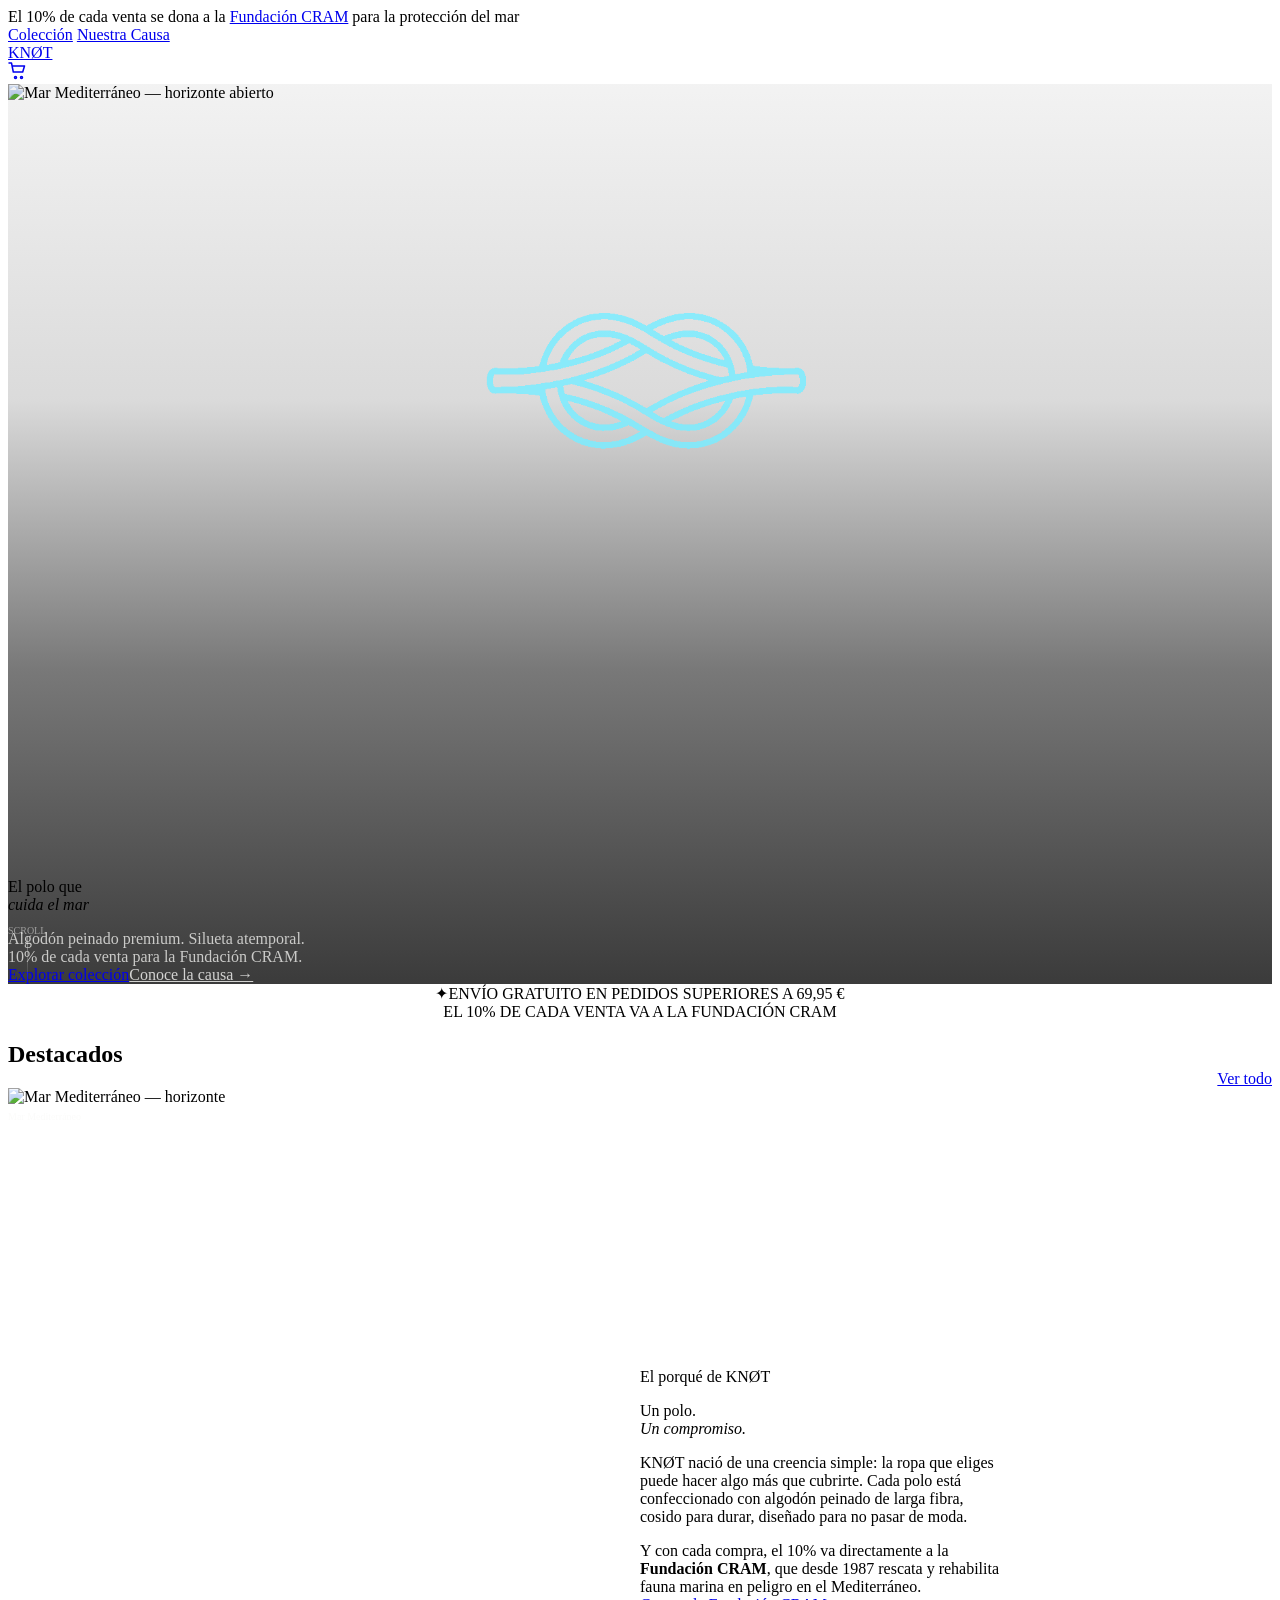
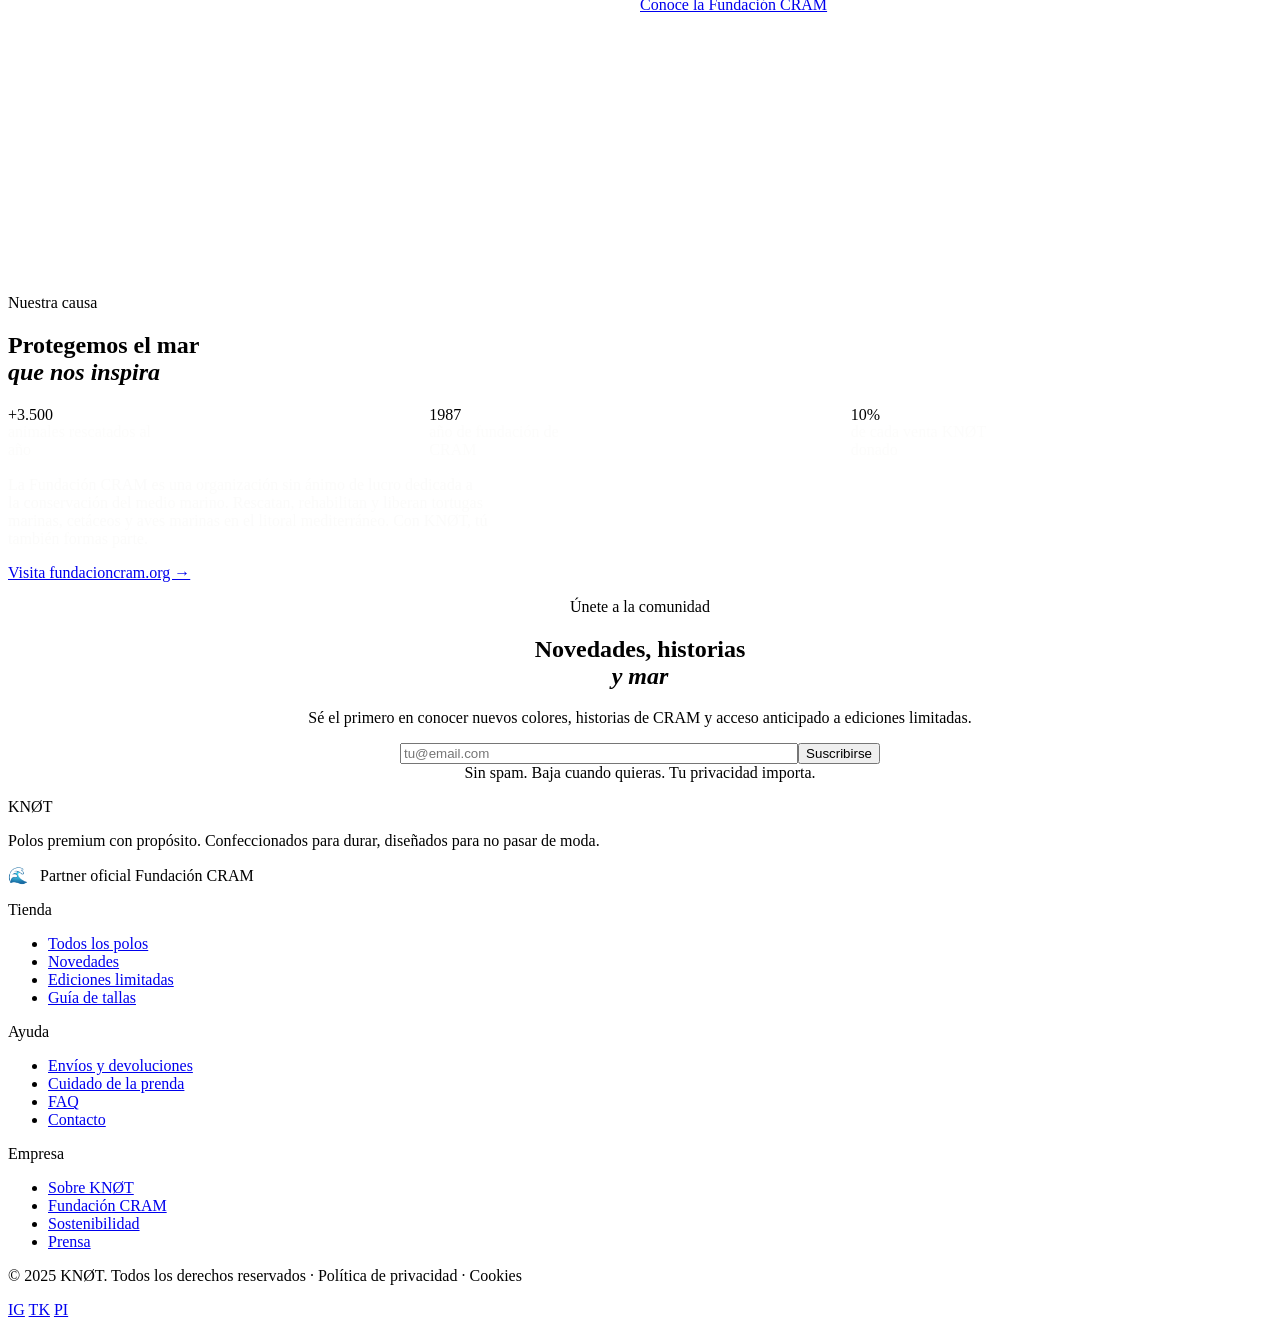
==== knot-store/index.html @ fced96ea "Update index.html" ====
<!DOCTYPE html>
<html lang="es">
<head>
  <meta charset="UTF-8" />
  <meta name="viewport" content="width=device-width, initial-scale=1.0" />
  <title>KNØT — Polos Premium · 10% para el Mar</title>
  <meta name="description" content="Polos premium con propósito. El 10% de cada venta va a la protección del mar a través de la Fundación CRAM." />
  <link rel="stylesheet" href="styles/main.css" />
  <link rel="stylesheet" href="styles/components.css" />
  <link rel="stylesheet" href="styles/layout.css" />
</head>
<body>
  <!-- Announcement bar -->
  <div class="announcement-bar">
    El 10% de cada venta se dona a la <a href="#causa">Fundación CRAM</a> para la protección del mar
  </div>

  <!-- Header MINIMALISTA — solo logo -->
  <header class="site-header" id="site-header">
    <div class="site-header__inner">
      <nav class="header-nav" aria-label="Navegación principal">
        <a href="#coleccion" class="header-nav__link">Colección</a>
        <a href="#causa" class="header-nav__link">Nuestra Causa</a>
      </nav>
      <a href="index.html" class="site-logo" aria-label="KNØT — Inicio">KNØT</a>
      <div class="header-actions">
        <a href="#" class="btn btn--icon btn--ghost cart-btn" id="cart-btn" aria-label="Carrito">
          <svg width="18" height="18" viewBox="0 0 18 18" fill="none" stroke="currentColor" stroke-width="1.5" stroke-linecap="round" stroke-linejoin="round">
            <path d="M1 1h2.5l1.8 9h9.4l1.8-6H4.5"/>
            <circle cx="7.5" cy="15.5" r="1"/>
            <circle cx="13.5" cy="15.5" r="1"/>
          </svg>
          <span class="cart-badge" id="cart-count" aria-hidden="true" hidden></span>
        </a>
      </div>
    </div>
  </header>

  <!-- Mobile Nav -->
  <div class="mobile-nav" id="mobile-nav" role="dialog" aria-label="Menú de navegación" aria-modal="true" style="display:none;">
    <div class="mobile-nav__overlay" id="mobile-overlay"></div>
    <div class="mobile-nav__panel">
      <div class="flex justify-between items-center">
        <a href="index.html" class="site-logo" style="font-size: var(--text-xl);">KNØT</a>
        <button class="btn btn--icon btn--ghost" id="mobile-close" aria-label="Cerrar menú">
          <svg width="18" height="18" viewBox="0 0 18 18" fill="none" stroke="currentColor" stroke-width="1.5" stroke-linecap="round">
            <path d="M2 2l14 14M16 2L2 16"/>
          </svg>
        </button>
      </div>
      <nav class="mobile-nav__links">
        <a href="catalog.html" class="mobile-nav__link">Tienda</a>
        <a href="#coleccion" class="mobile-nav__link">Colección</a>
        <a href="#causa" class="mobile-nav__link">Nuestra Causa</a>
        <a href="#" class="mobile-nav__link" style="color: var(--color-text-muted); font-size: var(--text-xl);">Mi cuenta</a>
      </nav>
      <div class="donation-strip" style="margin-top:auto;">
        <span class="donation-strip__icon">🌊</span>
        <span>El <strong>10%</strong> de cada compra protege el mar</span>
      </div>
    </div>
  </div>

  <main>
    <!-- HERO -->
    <section class="hero" aria-labelledby="hero-title">
      <div class="hero__media">
        <img
          src="https://images.unsplash.com/photo-1505118380757-91f5f5632de0?w=1600&q=90&auto=format&fit=crop"
          alt="Mar Mediterráneo — horizonte abierto"
          class="hero__image"
          loading="eager"
          fetchpriority="high"
        />
        <div class="hero__overlay" aria-hidden="true"></div>
      </div>

      <div class="hero__logo-knot" aria-hidden="true">
        <img
          src="knot-logo.png"
          alt=""
          class="hero__knot-img"
          onerror="this.style.display='none'; this.parentElement.querySelector('.hero__knot-fallback').style.display='block';"
        />
        <span class="hero__knot-fallback" style="display:none; font-family:var(--font-display); font-size:clamp(48px,10vw,120px); color:rgba(255,255,255,0.15); letter-spacing:0.2em; font-weight:300;">KNØT</span>
      </div>

      <div class="hero__content container">
        <h1 class="hero__title" id="hero-title">
          El polo que<br>
          <em>cuida el mar</em>
        </h1>
        <p class="hero__desc">
          Algodón peinado premium. Silueta atemporal.<br>
          10% de cada venta para la Fundación CRAM.
        </p>
        <div class="hero__actions">
          <a href="catalog.html" class="btn btn--primary btn--lg">Explorar colección</a>
          <a href="#causa" class="btn btn--ghost btn--lg">Conoce la causa →</a>
        </div>
      </div>

      <div class="hero__scroll-hint" aria-hidden="true">
        <span class="t-label" style="font-size:10px; color: rgba(248,248,246,0.5); letter-spacing: var(--tracking-widest);">SCROLL</span>
        <div class="hero__scroll-line"></div>
      </div>
    </section>

    <!-- VALORES + DONACIÓN -->
    <section class="section section--sm" style="border-bottom: 1px solid var(--color-border);">
      <div class="container">
        <div class="shipping-strip">
          <span class="shipping-strip__icon" aria-hidden="true">✦</span>
          <span class="shipping-strip__text">Envío gratuito en pedidos superiores a 69,95&nbsp;€</span>
        </div>
        <div class="donation-info" style="text-align: center; padding-top: var(--space-4); font-size: var(--text-sm); color: var(--color-text-muted); letter-spacing: var(--tracking-wide); text-transform: uppercase;">
          El 10% de cada venta va a la Fundación CRAM
        </div>
      </div>
    </section>

    <!-- DESTACADOS -->
    <section class="section" id="coleccion" aria-labelledby="featured-title">
      <div class="container">
        <div class="section__header" style="display:flex; justify-content:space-between; align-items:flex-end; flex-wrap:wrap; gap: var(--space-4);">
          <div>
            <h2 class="section__title" id="featured-title">Destacados</h2>
          </div>
          <a href="catalog.html" class="btn btn--secondary btn--sm">Ver todo</a>
        </div>

        <div class="grid grid--products" id="featured-grid" aria-live="polite" aria-busy="true">
          <div class="product-card product-card--skeleton" aria-hidden="true">
            <div class="product-card__image-wrap skeleton skeleton--image"></div>
            <div class="product-card__info" style="gap:var(--space-3);">
              <div class="skeleton skeleton--text" style="width:70%;"></div>
              <div class="skeleton skeleton--text" style="width:45%;"></div>
            </div>
          </div>
          <div class="product-card product-card--skeleton" aria-hidden="true">
            <div class="product-card__image-wrap skeleton skeleton--image"></div>
            <div class="product-card__info" style="gap:var(--space-3);">
              <div class="skeleton skeleton--text" style="width:60%;"></div>
              <div class="skeleton skeleton--text" style="width:40%;"></div>
            </div>
          </div>
          <div class="product-card product-card--skeleton" aria-hidden="true">
            <div class="product-card__image-wrap skeleton skeleton--image"></div>
            <div class="product-card__info" style="gap:var(--space-3);">
              <div class="skeleton skeleton--text" style="width:75%;"></div>
              <div class="skeleton skeleton--text" style="width:50%;"></div>
            </div>
          </div>
          <div class="product-card product-card--skeleton" aria-hidden="true">
            <div class="product-card__image-wrap skeleton skeleton--image"></div>
            <div class="product-card__info" style="gap:var(--space-3);">
              <div class="skeleton skeleton--text" style="width:65%;"></div>
              <div class="skeleton skeleton--text" style="width:42%;"></div>
            </div>
          </div>
        </div>

        <div id="featured-error" hidden style="padding:var(--space-8); text-align:center;">
          <p style="color:var(--color-text-muted); font-size:var(--text-sm);">
            No se pudieron cargar los productos. <a href="catalog.html" style="color:var(--color-accent); text-decoration:underline;">Ver catálogo completo →</a>
          </p>
        </div>
      </div>
    </section>

    <!-- EDITORIAL -->
    <section class="section section--surface">
      <div class="container">
        <div class="editorial">
          <div class="editorial__image-col">
            <div class="editorial__image-wrap">
              <img
                src="https://images.unsplash.com/photo-1507525428034-b723cf961d3e?w=800&q=85&auto=format"
                alt="Mar Mediterráneo — horizonte"
                loading="lazy"
              />
              <div class="editorial__image-caption">
                <span class="t-label" style="font-size:10px; color:rgba(248,248,246,0.6);">Mar Mediterráneo</span>
              </div>
            </div>
          </div>
          <div class="editorial__text-col">
            <p class="section__eyebrow">El porqué de KNØT</p>
            <h2 class="editorial__title">
              Un polo.<br>
              <em>Un compromiso.</em>
            </h2>
            <p class="editorial__body">
              KNØT nació de una creencia simple: la ropa que eliges puede hacer algo más que cubrirte.
              Cada polo está confeccionado con algodón peinado de larga fibra, cosido para durar,
              diseñado para no pasar de moda.
            </p>
            <p class="editorial__body">
              Y con cada compra, el 10% va directamente a la <strong>Fundación CRAM</strong>,
              que desde 1987 rescata y rehabilita fauna marina en peligro en el Mediterráneo.
            </p>
            <a href="#causa" class="btn btn--secondary" style="margin-top: var(--space-8);">Conoce la Fundación CRAM</a>
          </div>
        </div>
      </div>
    </section>

    <!-- CAUSA -->
    <section class="section section--dark" id="causa" aria-labelledby="causa-title">
      <div class="container">
        <div class="causa">
          <div class="causa__header">
            <p class="section__eyebrow" style="color:var(--color-ocean-light);">Nuestra causa</p>
            <h2 class="section__title causa__title" id="causa-title">
              Protegemos el mar<br>
              <em>que nos inspira</em>
            </h2>
          </div>
          <div class="causa__stats">
            <div class="causa__stat">
              <span class="causa__stat-number">+3.500</span>
              <span class="causa__stat-label">animales rescatados al año</span>
            </div>
            <div class="causa__stat">
              <span class="causa__stat-number">1987</span>
              <span class="causa__stat-label">año de fundación de CRAM</span>
            </div>
            <div class="causa__stat">
              <span class="causa__stat-number">10%</span>
              <span class="causa__stat-label">de cada venta KNØT donado</span>
            </div>
          </div>
          <p class="causa__desc">
            La Fundación CRAM es una organización sin ánimo de lucro dedicada a la conservación
            del medio marino. Rescatan, rehabilitan y liberan tortugas marinas, cetáceos y aves
            marinas en el litoral mediterráneo. Con KNØT, tú también formas parte.
          </p>
          <a href="https://www.cram.org" target="_blank" rel="noopener noreferrer" class="btn btn--ocean">
            Visita fundacioncram.org →
          </a>
        </div>
      </div>
    </section>

    <!-- NEWSLETTER -->
    <section class="section" aria-labelledby="newsletter-title">
      <div class="container container--narrow" style="text-align:center;">
        <p class="section__eyebrow" style="text-align:center;">Únete a la comunidad</p>
        <h2 class="section__title" id="newsletter-title" style="text-align:center; margin-inline:auto;">
          Novedades, historias<br><em>y mar</em>
        </h2>
        <p class="section__subtitle" style="margin-inline:auto; text-align:center; margin-top:var(--space-4);">
          Sé el primero en conocer nuevos colores, historias de CRAM y acceso anticipado a ediciones limitadas.
        </p>
        <form class="newsletter-form" novalidate style="margin-top:var(--space-8);">
          <div class="newsletter-form__inner">
            <input
              type="email"
              class="input newsletter-form__input"
              placeholder="tu@email.com"
              aria-label="Tu correo electrónico"
              required
            />
            <button type="submit" class="btn btn--primary newsletter-form__btn">
              Suscribirse
            </button>
          </div>
          <p class="t-caption" style="margin-top:var(--space-3); text-align:center;">
            Sin spam. Baja cuando quieras. Tu privacidad importa.
          </p>
        </form>
      </div>
    </section>
  </main>

  <!-- Footer -->
  <footer class="site-footer" aria-label="Pie de página">
    <div class="container">
      <div class="site-footer__grid">
        <div class="site-footer__brand">
          <p class="site-footer__logo">KNØT</p>
          <p class="site-footer__tagline">
            Polos premium con propósito. Confeccionados para durar, diseñados para no pasar de moda.
          </p>
          <div class="site-footer__cram">
            🌊 &nbsp; Partner oficial Fundación CRAM
          </div>
        </div>
        <div>
          <p class="site-footer__col-title">Tienda</p>
          <ul class="site-footer__links">
            <li><a href="catalog.html" class="site-footer__link">Todos los polos</a></li>
            <li><a href="#" class="site-footer__link">Novedades</a></li>
            <li><a href="#" class="site-footer__link">Ediciones limitadas</a></li>
            <li><a href="#" class="site-footer__link">Guía de tallas</a></li>
          </ul>
        </div>
        <div>
          <p class="site-footer__col-title">Ayuda</p>
          <ul class="site-footer__links">
            <li><a href="#" class="site-footer__link">Envíos y devoluciones</a></li>
            <li><a href="#" class="site-footer__link">Cuidado de la prenda</a></li>
            <li><a href="#" class="site-footer__link">FAQ</a></li>
            <li><a href="#" class="site-footer__link">Contacto</a></li>
          </ul>
        </div>
        <div>
          <p class="site-footer__col-title">Empresa</p>
          <ul class="site-footer__links">
            <li><a href="#" class="site-footer__link">Sobre KNØT</a></li>
            <li><a href="#causa" class="site-footer__link">Fundación CRAM</a></li>
            <li><a href="#" class="site-footer__link">Sostenibilidad</a></li>
            <li><a href="#" class="site-footer__link">Prensa</a></li>
          </ul>
        </div>
      </div>
      <div class="site-footer__bottom">
        <p class="site-footer__legal">© 2025 KNØT. Todos los derechos reservados · Política de privacidad · Cookies</p>
        <div class="site-footer__social">
          <a href="#" class="site-footer__social-link">IG</a>
          <a href="#" class="site-footer__social-link">TK</a>
          <a href="#" class="site-footer__social-link">PI</a>
        </div>
      </div>
    </div>
  </footer>

  <style>
    /* Hero */
    .hero {
      position: relative;
      min-height: 100svh;
      display: flex;
      align-items: flex-end;
      overflow: hidden;
    }
    .hero__media {
      position: absolute;
      inset: 0;
      z-index: 0;
    }
    .hero__image {
      width: 100%;
      height: 100%;
      object-fit: cover;
      object-position: center 40%;
    }
    .hero__overlay {
      position: absolute;
      inset: 0;
      background: linear-gradient(
        to bottom,
        rgba(10, 10, 10, 0.05) 0%,
        rgba(10, 10, 10, 0.15) 35%,
        rgba(10, 10, 10, 0.55) 65%,
        rgba(10, 10, 10, 0.80) 100%
      );
    }
    .hero__logo-knot {
      position: absolute;
      top: 12%;
      left: 50%;
      transform: translateX(-50%);
      z-index: 2;
      width: clamp(360px, 54vw, 720px);
      animation: knotFloat 6s ease-in-out infinite;
      display: flex;
      align-items: center;
      justify-content: center;
    }
    .hero__knot-img {
      width: 100%;
      height: auto;
      display: block;
      opacity: 0.85;
      filter: brightness(1.3) saturate(1.1);
      mix-blend-mode: lighten;
    }
    @keyframes knotFloat {
      0%, 100% { transform: translateX(-50%) translateY(0px); }
      50%       { transform: translateX(-50%) translateY(-10px); }
    }
    .hero__content {
      position: relative;
      z-index: 1;
      padding-bottom: var(--space-20);
      color: var(--color-white);
    }
    .hero__title {
      font-family: var(--font-display);
      font-size: clamp(var(--text-3xl), 8vw, var(--text-5xl));
      font-weight: var(--weight-medium);
      letter-spacing: var(--tracking-tight);
      line-height: var(--leading-tight);
      color: var(--color-white);
      margin-bottom: var(--space-6);
    }
    .hero__title em { font-style: italic; font-weight: var(--weight-regular); }
    .hero__desc {
      font-size: var(--text-md);
      color: rgba(248, 248, 246, 0.75);
      line-height: var(--leading-normal);
      margin-bottom: var(--space-8);
      max-width: 40ch;
    }
    .hero__actions { display: flex; gap: var(--space-4); flex-wrap: wrap; }
    .hero__actions .btn--ghost {
      color: rgba(248, 248, 246, 0.8);
      font-size: var(--text-base);
      font-weight: var(--weight-regular);
      letter-spacing: var(--tracking-normal);
      text-transform: none;
      padding-inline: 0;
    }
    .hero__scroll-hint {
      position: absolute;
      bottom: var(--space-8);
      right: var(--container-px-lg);
      z-index: 1;
      display: none;
      flex-direction: column;
      align-items: center;
      gap: var(--space-3);
    }
    @media (min-width: 1024px) { .hero__scroll-hint { display: flex; } }
    .hero__scroll-line {
      width: 1px;
      height: 48px;
      background: linear-gradient(to bottom, rgba(248,248,246,0.4), transparent);
      animation: scrollPulse 2s ease-in-out infinite;
    }
    @keyframes scrollPulse {
      0%, 100% { opacity: 0.4; transform: scaleY(1); }
      50%       { opacity: 1;   transform: scaleY(1.1); }
    }

    /* Shipping strip + Donation info */
    .shipping-strip {
      display: flex;
      align-items: center;
      justify-content: center;
      gap: var(--space-3);
      padding-block: var(--space-4);
    }
    .shipping-strip__icon {
      font-size: var(--text-base);
      color: var(--color-text-muted);
    }
    .shipping-strip__text {
      font-size: var(--text-sm);
      color: var(--color-text-muted);
      font-weight: var(--weight-medium);
      letter-spacing: var(--tracking-wide);
      text-transform: uppercase;
    }
    .donation-info {
      font-weight: var(--weight-medium);
    }

    /* Editorial */
    .editorial {
      display: grid;
      grid-template-columns: 1fr;
      gap: var(--space-12);
      align-items: center;
    }
    @media (min-width: 768px) {
      .editorial { grid-template-columns: 1fr 1fr; gap: var(--space-16); }
    }
    .editorial__image-wrap {
      position: relative;
      aspect-ratio: 4/5;
      overflow: hidden;
      border-radius: var(--radius-md);
    }
    .editorial__image-wrap img {
      width: 100%;
      height: 100%;
      object-fit: cover;
      transition: var(--transition-image);
    }
    .editorial__image-wrap:hover img { transform: scale(1.03); }
    .editorial__image-caption { position: absolute; bottom: var(--space-4); left: var(--space-4); }
    .editorial__title {
      font-family: var(--font-display);
      font-size: clamp(var(--text-2xl), 4vw, var(--text-4xl));
      font-weight: var(--weight-medium);
      letter-spacing: var(--tracking-tight);
      line-height: var(--leading-tight);
      margin-bottom: var(--space-6);
    }
    .editorial__title em { font-style: italic; font-weight: var(--weight-regular); }
    .editorial__body {
      font-size: var(--text-base);
      color: var(--color-text-muted);
      line-height: var(--leading-loose);
      max-width: 45ch;
      margin-bottom: var(--space-4);
    }

    /* Causa */
    .causa { display: flex; flex-direction: column; gap: var(--space-12); }
    .causa__title em { font-style: italic; font-weight: var(--weight-regular); }
    .causa__stats {
      display: grid;
      grid-template-columns: repeat(3, 1fr);
      gap: var(--space-8);
      padding-block: var(--space-8);
      border-block: 1px solid rgba(248, 248, 246, 0.1);
    }
    .causa__stat { display: flex; flex-direction: column; gap: var(--space-2); }
    .causa__stat-number {
      font-family: var(--font-display);
      font-size: clamp(var(--text-2xl), 4vw, var(--text-4xl));
      font-weight: var(--weight-medium);
      color: var(--color-white);
      letter-spacing: var(--tracking-tight);
      line-height: 1;
    }
    .causa__stat-label {
      font-size: var(--text-sm);
      color: rgba(248, 248, 246, 0.45);
      line-height: var(--leading-snug);
      max-width: 18ch;
    }
    .causa__desc {
      font-size: var(--text-md);
      color: rgba(248, 248, 246, 0.6);
      line-height: var(--leading-loose);
      max-width: 60ch;
    }

    /* Newsletter */
    .newsletter-form__inner {
      display: flex;
      gap: var(--space-3);
      max-width: 480px;
      margin-inline: auto;
    }
    @media (max-width: 480px) { .newsletter-form__inner { flex-direction: column; } }
    .newsletter-form__input { flex: 1; }
  </style>

  <script src="js/shopify.js"></script>
  <script>
    const header = document.getElementById('site-header');
    window.addEventListener('scroll', () => {
      header.classList.toggle('is-scrolled', window.scrollY > 20);
    }, { passive: true });

    const mobileNav     = document.getElementById('mobile-nav');
    const mobileBtn     = document.querySelector('.mobile-menu-btn');
    const mobileClose   = document.getElementById('mobile-close');
    const mobileOverlay = document.getElementById('mobile-overlay');
    const openNav  = () => { mobileNav.classList.add('is-open');    mobileBtn.setAttribute('aria-expanded', 'true');  document.body.style.overflow = 'hidden'; };
    const closeNav = () => { mobileNav.classList.remove('is-open'); mobileBtn.setAttribute('aria-expanded', 'false'); document.body.style.overflow = ''; };
    mobileBtn.addEventListener('click', openNav);
    mobileClose.addEventListener('click', closeNav);
    mobileOverlay.addEventListener('click', closeNav);
    document.addEventListener('keydown', e => { if (e.key === 'Escape') closeNav(); });

    function getBadge(product) {
      if (product.isOnSale && product.discountPct) {
        return `<span class="badge badge--sale">−${product.discountPct}%</span>`;
      }
      if (product.tags.includes('new') || product.tags.includes('nuevo')) {
        return `<span class="badge badge--new">Nuevo</span>`;
      }
      if (product.tags.includes('bestseller')) {
        return `<span class="badge badge--ocean badge--dot">Bestseller</span>`;
      }
      return '';
    }

    function renderProductCard(product) {
      const badge       = getBadge(product);
      const imgSrc      = product.featuredImage?.url  || '';
      const imgAlt      = product.featuredImage?.altText || product.title;
      const compareHtml = product.compareAtPrice
        ? `<span class="product-card__price--original">${product.compareAtPrice.formatted}</span>`
        : '';
      const defaultVariant = product.variants.find(v => v.available) || product.variants[0];
      const variantId = defaultVariant?.id || '';

      return `
        <article class="product-card" data-handle="${product.handle}" data-variant="${variantId}">
          <a href="product.html?handle=${product.handle}" class="product-card__image-wrap" aria-label="Ver ${product.title}">
            ${imgSrc
              ? `<img src="${imgSrc}" alt="${imgAlt}" loading="lazy" />`
              : `<div style="width:100%;height:100%;background:var(--color-surface);"></div>`
            }
            ${badge ? `<div class="product-card__badges">${badge}</div>` : ''}
            <div class="product-card__actions">
              <button
                class="btn btn--primary btn--sm js-quick-add"
                data-variant="${variantId}"
                data-title="${product.title}"
                aria-label="Añadir ${product.title} al carrito"
                ${!defaultVariant?.available ? 'disabled' : ''}
              >
                ${defaultVariant?.available ? '+ Carrito' : 'Agotado'}
              </button>
            </div>
          </a>
          <div class="product-card__info">
            <h3 class="product-card__name">${product.title}</h3>
            <div class="product-card__price-row">
              <span class="product-card__price">${product.price.formatted}</span>
              ${compareHtml}
            </div>
          </div>
        </article>
      `;
    }

    function showToast(msg, type = '') {
      let container = document.getElementById('toast-container');
      if (!container) {
        container = document.createElement('div');
        container.id = 'toast-container';
        Object.assign(container.style, {
          position: 'fixed', bottom: 'var(--space-8)',
          left: '50%', transform: 'translateX(-50%)',
          zIndex: '500', pointerEvents: 'none',
        });
        document.body.appendChild(container);
      }
      const toast = document.createElement('div');
      toast.className = 'toast' + (type ? ' toast--' + type : '');
      toast.textContent = msg;
      toast.style.cssText = 'animation: toastIn 250ms cubic-bezier(0.34,1.56,0.64,1) forwards;';
      container.appendChild(toast);
      setTimeout(() => {
        toast.style.animation = 'toastOut 200ms ease-in forwards';
        toast.addEventListener('animationend', () => toast.remove(), { once: true });
      }, 2800);
    }

    async function handleQuickAdd(btn) {
      const variantId = btn.dataset.variant;
      const title     = btn.dataset.title;
      if (!variantId) return;
      btn.disabled = true;
      const original = btn.textContent;
      btn.textContent = '…';
      try {
        const cartId = await KnotShopify.getOrCreateCart();
        const cart   = await KnotShopify.addToCart(cartId, variantId, 1);
        KnotShopify.updateCartUI(cart.totalQty, cart.checkoutUrl);
        showToast(`✓ ${title} añadido al carrito`, 'success');
      } catch (err) {
        console.error(err);
        showToast('Error al añadir al carrito. Inténtalo de nuevo.', 'error');
      } finally {
        btn.disabled = false;
        btn.textContent = original;
      }
    }

    async function loadFeaturedProducts() {
      const grid  = document.getElementById('featured-grid');
      const error = document.getElementById('featured-error');
      try {
        const products = await KnotShopify.fetchProducts({ first: 8, sortKey: 'BEST_SELLING' });
        const featured = products.slice(0, 4);
        if (!featured.length) throw new Error('Sin productos');
        grid.setAttribute('aria-busy', 'false');
        grid.innerHTML = featured.map(renderProductCard).join('');
        grid.addEventListener('click', e => {
          const btn = e.target.closest('.js-quick-add');
          if (btn) handleQuickAdd(btn);
        });
      } catch (err) {
        console.error('[KNØT] Error cargando productos destacados:', err);
        grid.hidden = true;
        error.hidden = false;
      }
    }

    loadFeaturedProducts();
  </script>
  <style>
    @keyframes toastIn {
      from { opacity: 0; transform: translateY(8px); }
      to   { opacity: 1; transform: translateY(0); }
    }
    @keyframes toastOut {
      from { opacity: 1; transform: translateY(0); }
      to   { opacity: 0; transform: translateY(8px); }
    }
  </style>
</body>
</html>
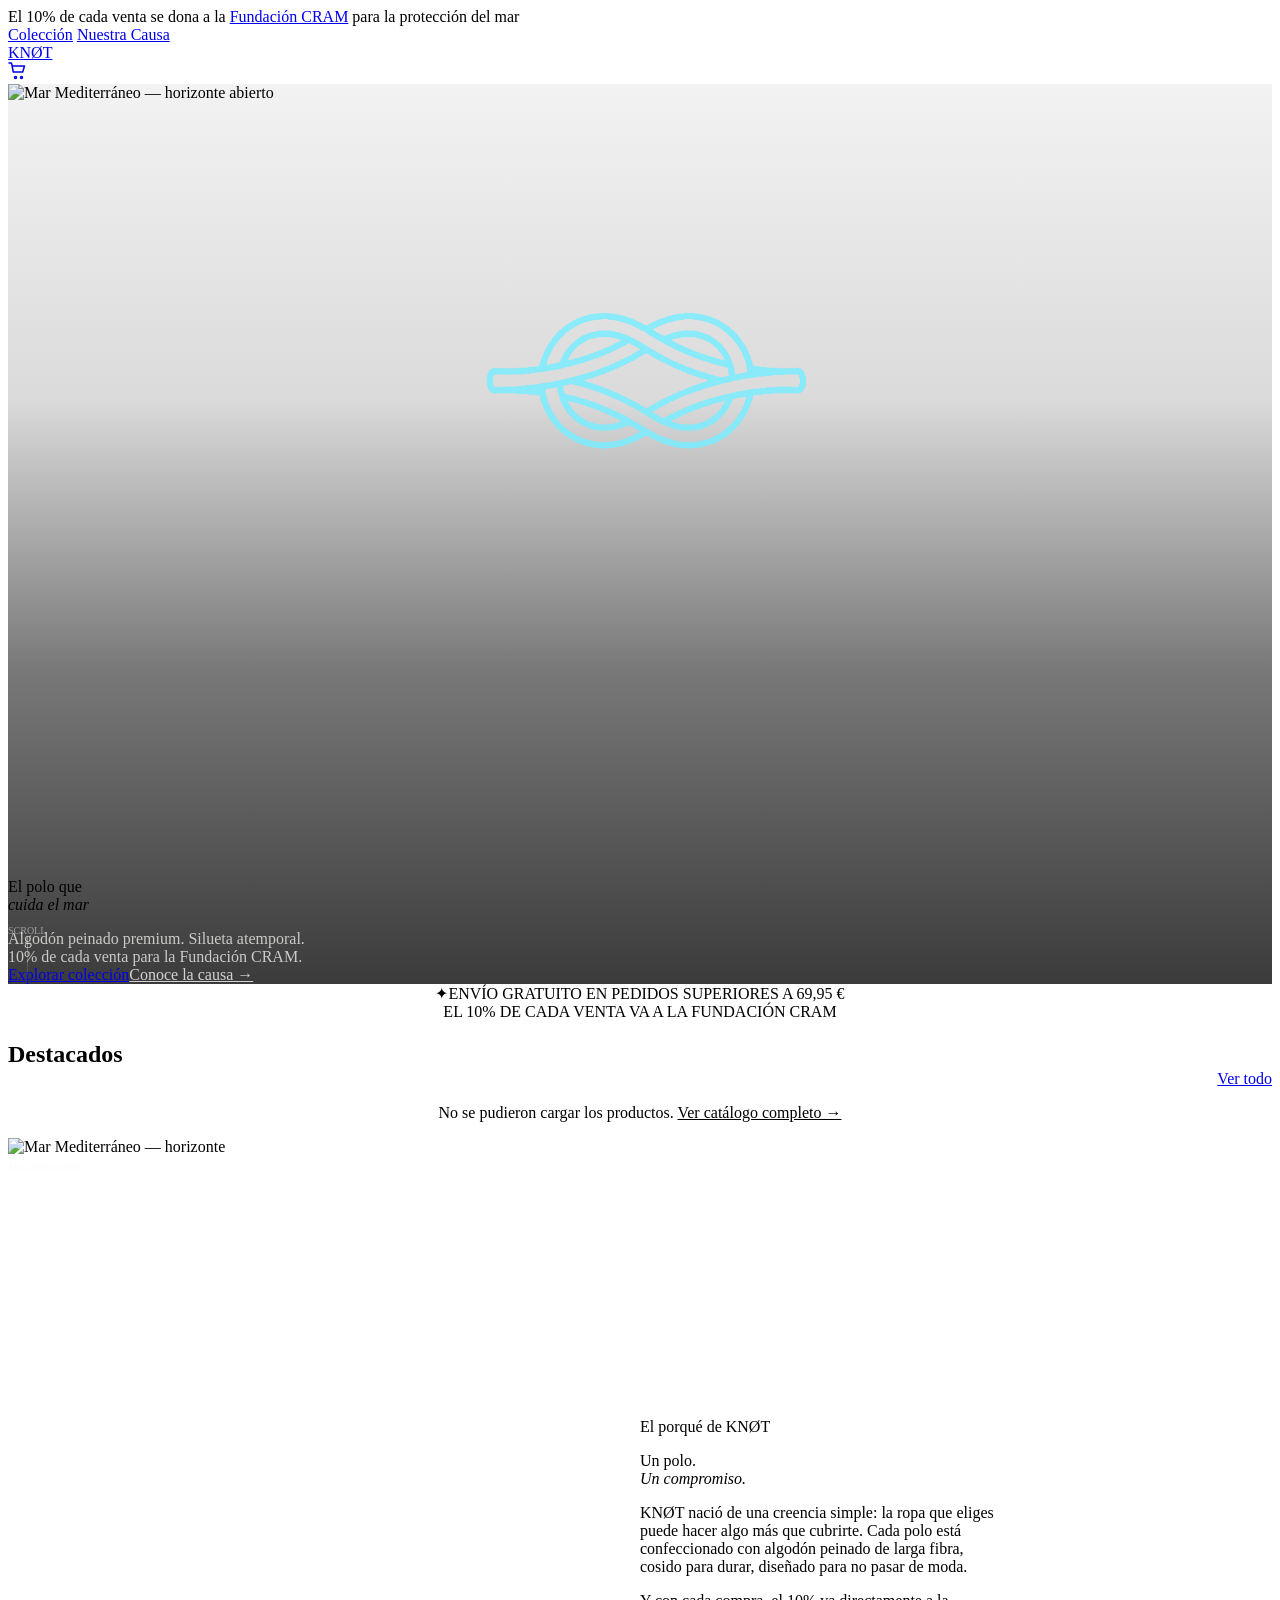
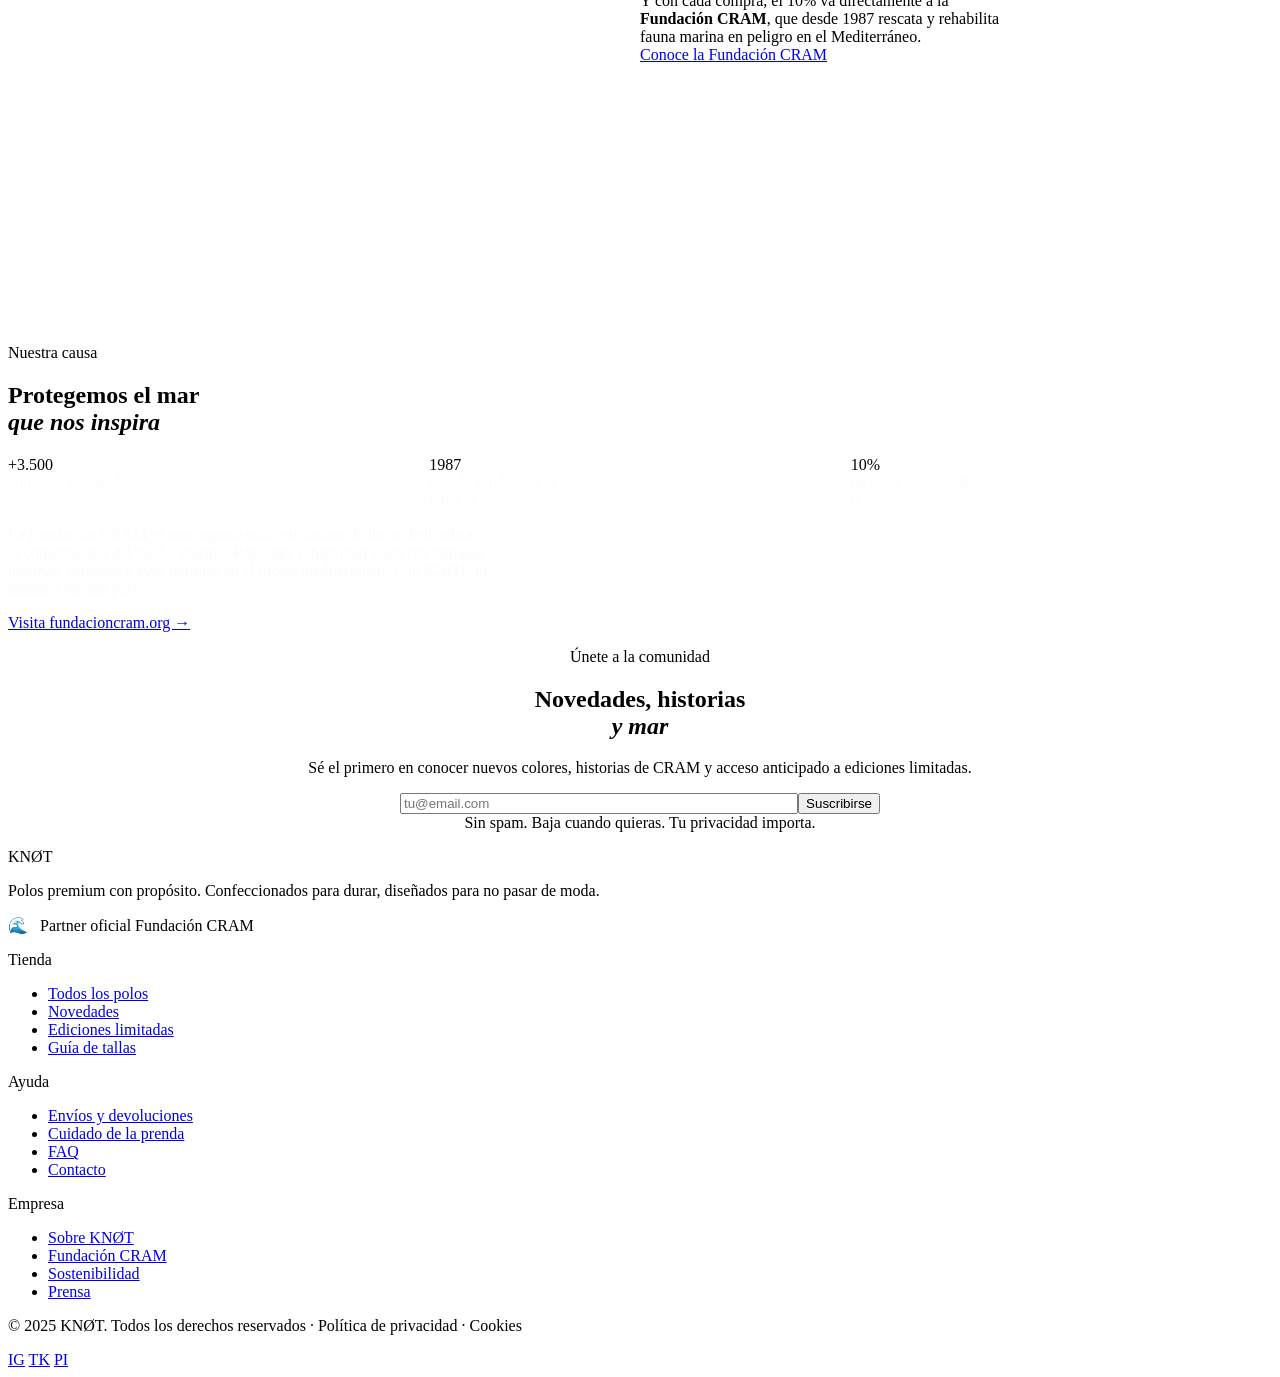
==== commit 194ec564: "Update index.html" ====
--- a/knot-store/index.html
+++ b/knot-store/index.html
@@ -35,31 +35,6 @@
       </div>
     </div>
   </header>
-
-  <!-- Mobile Nav -->
-  <div class="mobile-nav" id="mobile-nav" role="dialog" aria-label="Menú de navegación" aria-modal="true" style="display:none;">
-    <div class="mobile-nav__overlay" id="mobile-overlay"></div>
-    <div class="mobile-nav__panel">
-      <div class="flex justify-between items-center">
-        <a href="index.html" class="site-logo" style="font-size: var(--text-xl);">KNØT</a>
-        <button class="btn btn--icon btn--ghost" id="mobile-close" aria-label="Cerrar menú">
-          <svg width="18" height="18" viewBox="0 0 18 18" fill="none" stroke="currentColor" stroke-width="1.5" stroke-linecap="round">
-            <path d="M2 2l14 14M16 2L2 16"/>
-          </svg>
-        </button>
-      </div>
-      <nav class="mobile-nav__links">
-        <a href="catalog.html" class="mobile-nav__link">Tienda</a>
-        <a href="#coleccion" class="mobile-nav__link">Colección</a>
-        <a href="#causa" class="mobile-nav__link">Nuestra Causa</a>
-        <a href="#" class="mobile-nav__link" style="color: var(--color-text-muted); font-size: var(--text-xl);">Mi cuenta</a>
-      </nav>
-      <div class="donation-strip" style="margin-top:auto;">
-        <span class="donation-strip__icon">🌊</span>
-        <span>El <strong>10%</strong> de cada compra protege el mar</span>
-      </div>
-    </div>
-  </div>
 
   <main>
     <!-- HERO -->
@@ -548,17 +523,6 @@
       header.classList.toggle('is-scrolled', window.scrollY > 20);
     }, { passive: true });
 
-    const mobileNav     = document.getElementById('mobile-nav');
-    const mobileBtn     = document.querySelector('.mobile-menu-btn');
-    const mobileClose   = document.getElementById('mobile-close');
-    const mobileOverlay = document.getElementById('mobile-overlay');
-    const openNav  = () => { mobileNav.classList.add('is-open');    mobileBtn.setAttribute('aria-expanded', 'true');  document.body.style.overflow = 'hidden'; };
-    const closeNav = () => { mobileNav.classList.remove('is-open'); mobileBtn.setAttribute('aria-expanded', 'false'); document.body.style.overflow = ''; };
-    mobileBtn.addEventListener('click', openNav);
-    mobileClose.addEventListener('click', closeNav);
-    mobileOverlay.addEventListener('click', closeNav);
-    document.addEventListener('keydown', e => { if (e.key === 'Escape') closeNav(); });
-
     function getBadge(product) {
       if (product.isOnSale && product.discountPct) {
         return `<span class="badge badge--sale">−${product.discountPct}%</span>`;
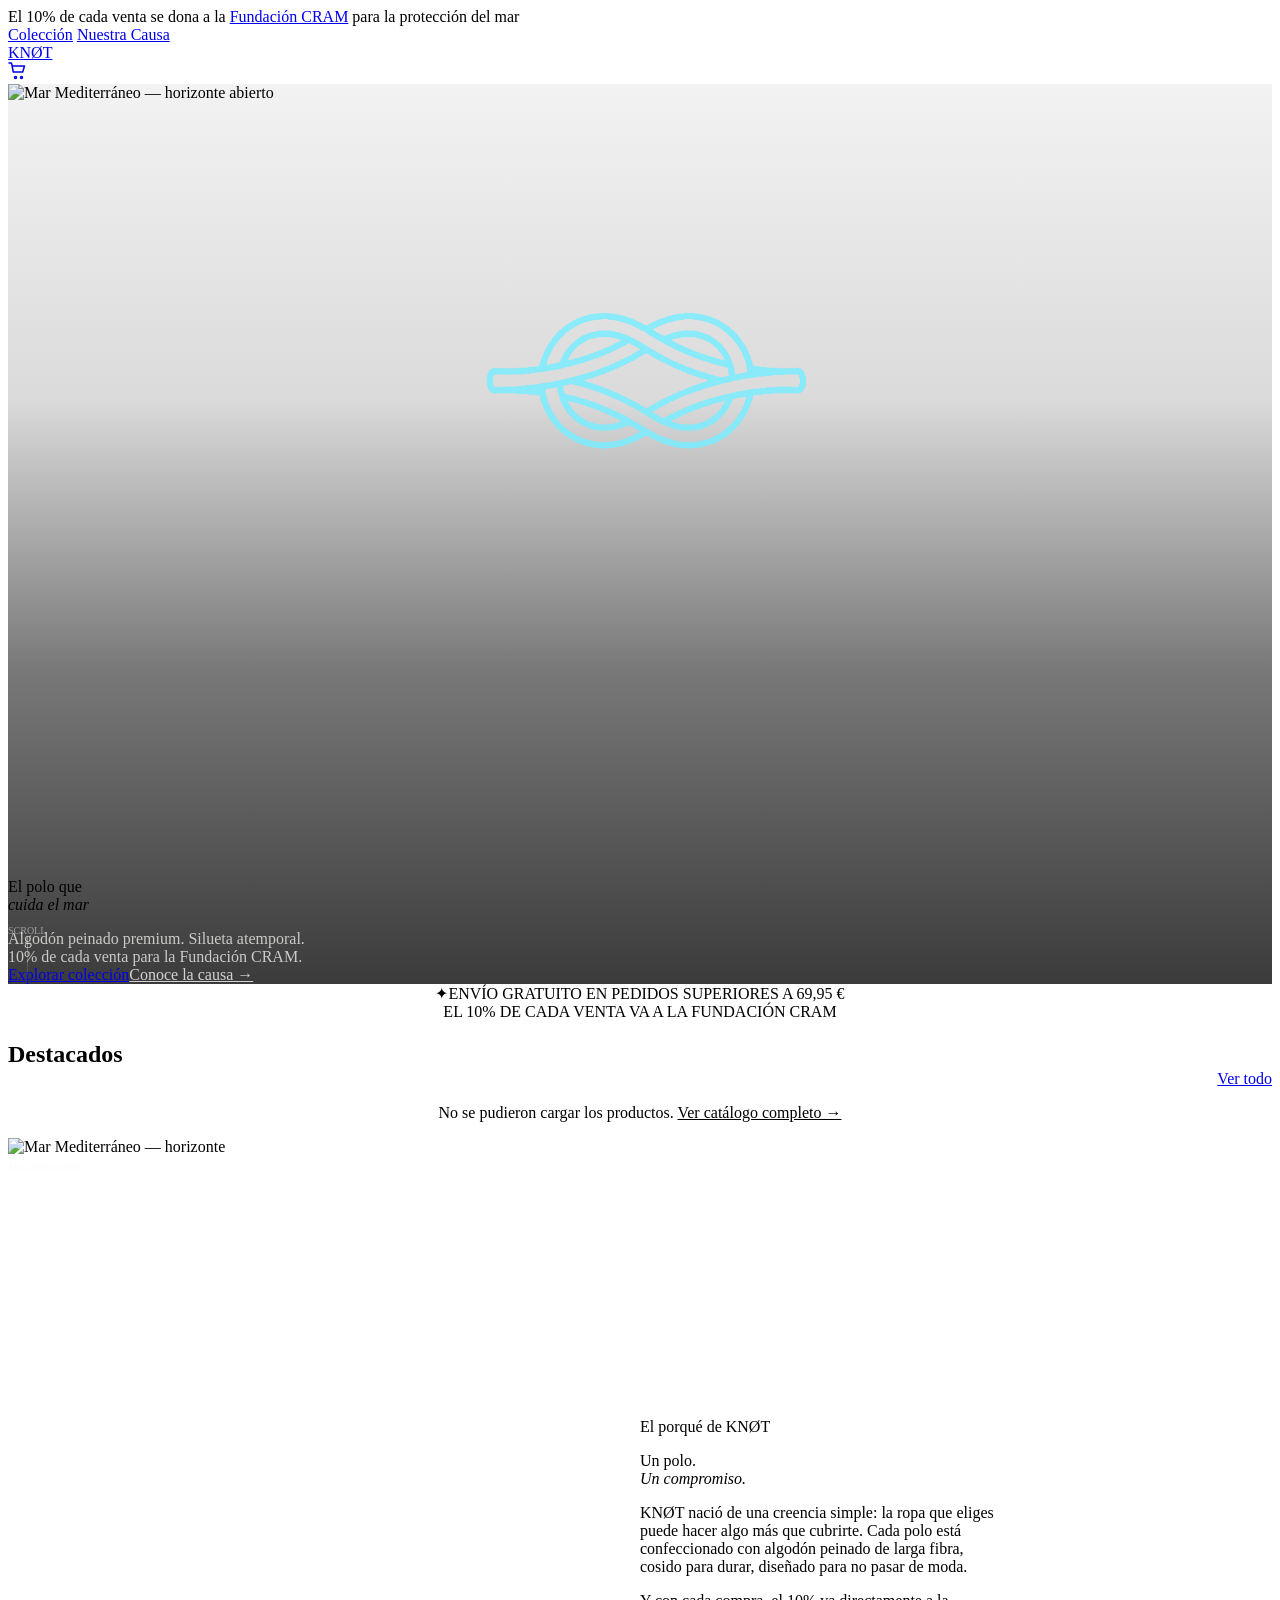
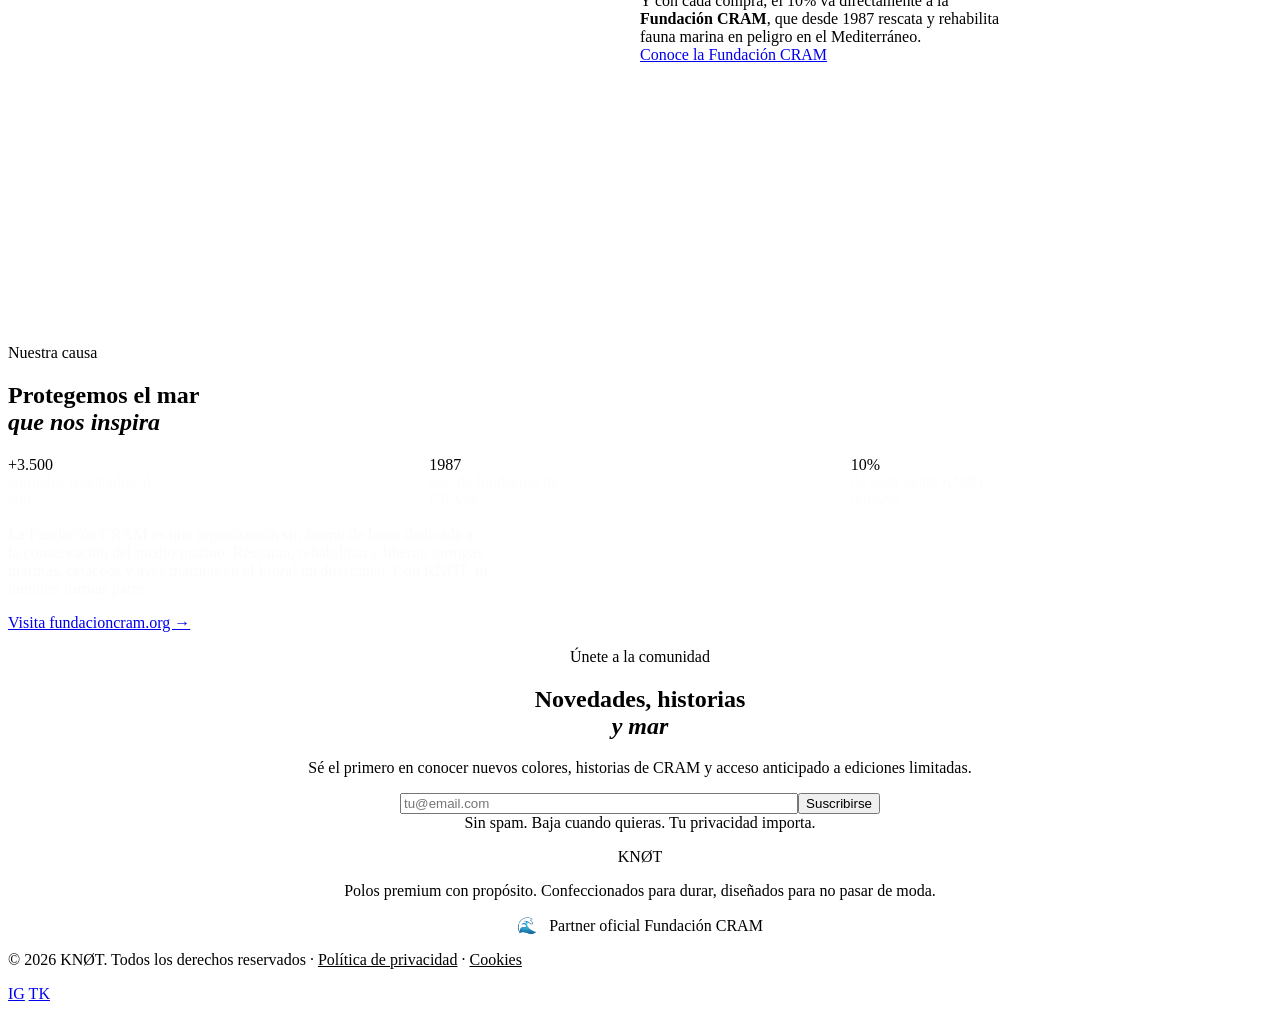
==== commit 6194bc13: "Update index.html" ====
--- a/knot-store/index.html
+++ b/knot-store/index.html
@@ -1,3 +1,4 @@
+
 <!DOCTYPE html>
 <html lang="es">
 <head>
@@ -251,8 +252,8 @@
   <!-- Footer -->
   <footer class="site-footer" aria-label="Pie de página">
     <div class="container">
-      <div class="site-footer__grid">
-        <div class="site-footer__brand">
+      <div class="site-footer__grid" style="grid-template-columns: 1fr;">
+        <div class="site-footer__brand" style="text-align:center;">
           <p class="site-footer__logo">KNØT</p>
           <p class="site-footer__tagline">
             Polos premium con propósito. Confeccionados para durar, diseñados para no pasar de moda.
@@ -261,40 +262,12 @@
             🌊 &nbsp; Partner oficial Fundación CRAM
           </div>
         </div>
-        <div>
-          <p class="site-footer__col-title">Tienda</p>
-          <ul class="site-footer__links">
-            <li><a href="catalog.html" class="site-footer__link">Todos los polos</a></li>
-            <li><a href="#" class="site-footer__link">Novedades</a></li>
-            <li><a href="#" class="site-footer__link">Ediciones limitadas</a></li>
-            <li><a href="#" class="site-footer__link">Guía de tallas</a></li>
-          </ul>
-        </div>
-        <div>
-          <p class="site-footer__col-title">Ayuda</p>
-          <ul class="site-footer__links">
-            <li><a href="#" class="site-footer__link">Envíos y devoluciones</a></li>
-            <li><a href="#" class="site-footer__link">Cuidado de la prenda</a></li>
-            <li><a href="#" class="site-footer__link">FAQ</a></li>
-            <li><a href="#" class="site-footer__link">Contacto</a></li>
-          </ul>
-        </div>
-        <div>
-          <p class="site-footer__col-title">Empresa</p>
-          <ul class="site-footer__links">
-            <li><a href="#" class="site-footer__link">Sobre KNØT</a></li>
-            <li><a href="#causa" class="site-footer__link">Fundación CRAM</a></li>
-            <li><a href="#" class="site-footer__link">Sostenibilidad</a></li>
-            <li><a href="#" class="site-footer__link">Prensa</a></li>
-          </ul>
-        </div>
       </div>
       <div class="site-footer__bottom">
-        <p class="site-footer__legal">© 2025 KNØT. Todos los derechos reservados · Política de privacidad · Cookies</p>
+        <p class="site-footer__legal">© 2026 KNØT. Todos los derechos reservados · <a href="privacy.html" style="color:inherit; text-decoration:underline;">Política de privacidad</a> · <a href="cookies.html" style="color:inherit; text-decoration:underline;">Cookies</a></p>
         <div class="site-footer__social">
           <a href="#" class="site-footer__social-link">IG</a>
           <a href="#" class="site-footer__social-link">TK</a>
-          <a href="#" class="site-footer__social-link">PI</a>
         </div>
       </div>
     </div>
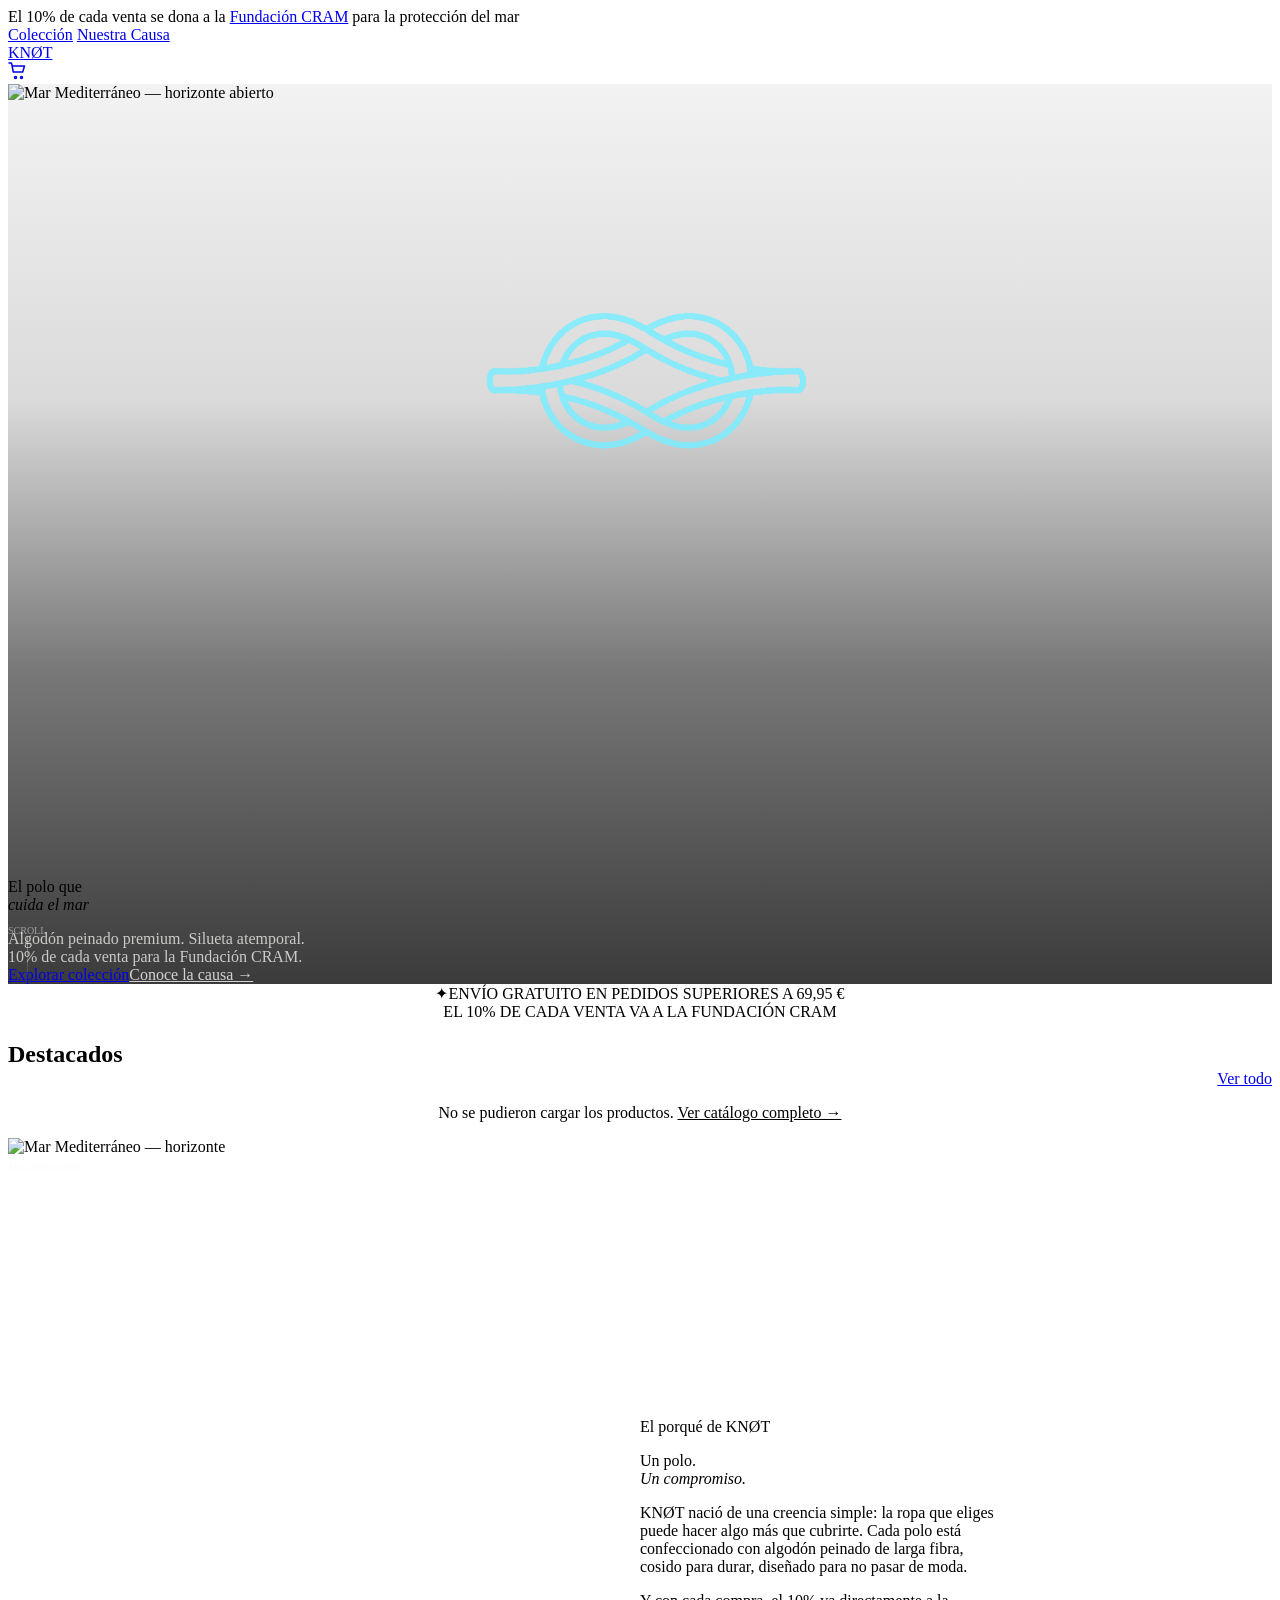
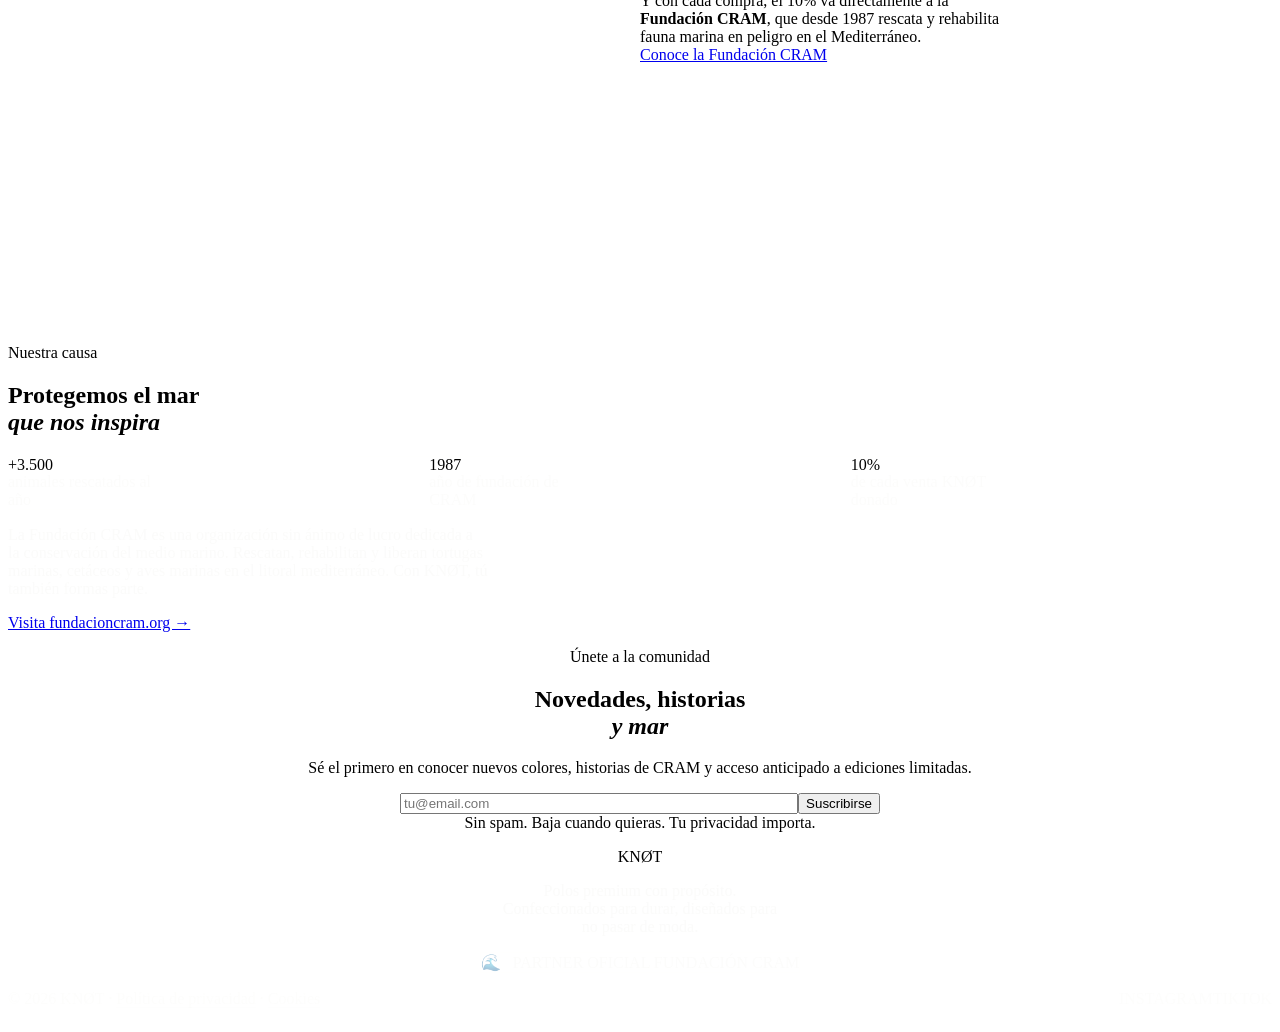
==== commit afe95a6b: "Update index.html" ====
--- a/knot-store/index.html
+++ b/knot-store/index.html
@@ -1,4 +1,3 @@
-
 <!DOCTYPE html>
 <html lang="es">
 <head>
@@ -251,23 +250,19 @@
 
   <!-- Footer -->
   <footer class="site-footer" aria-label="Pie de página">
-    <div class="container">
-      <div class="site-footer__grid" style="grid-template-columns: 1fr;">
-        <div class="site-footer__brand" style="text-align:center;">
-          <p class="site-footer__logo">KNØT</p>
-          <p class="site-footer__tagline">
-            Polos premium con propósito. Confeccionados para durar, diseñados para no pasar de moda.
-          </p>
-          <div class="site-footer__cram">
-            🌊 &nbsp; Partner oficial Fundación CRAM
-          </div>
-        </div>
-      </div>
-      <div class="site-footer__bottom">
-        <p class="site-footer__legal">© 2026 KNØT. Todos los derechos reservados · <a href="privacy.html" style="color:inherit; text-decoration:underline;">Política de privacidad</a> · <a href="cookies.html" style="color:inherit; text-decoration:underline;">Cookies</a></p>
-        <div class="site-footer__social">
-          <a href="#" class="site-footer__social-link">IG</a>
-          <a href="#" class="site-footer__social-link">TK</a>
+    <div class="container" style="text-align:center; padding-block:var(--space-16);">
+      <p style="font-family:var(--font-display); font-size:clamp(var(--text-2xl),5vw,var(--text-4xl)); font-weight:var(--weight-medium); letter-spacing:var(--tracking-tight); color:var(--color-white); margin-bottom:var(--space-4);">KNØT</p>
+      <p style="font-size:var(--text-sm); color:rgba(248,248,246,0.5); max-width:36ch; margin-inline:auto; line-height:var(--leading-loose); letter-spacing:var(--tracking-wide);">
+        Polos premium con propósito.<br>Confeccionados para durar, diseñados para no pasar de moda.
+      </p>
+      <div style="margin-top:var(--space-6); display:inline-flex; align-items:center; gap:var(--space-3); padding:var(--space-3) var(--space-6); border:1px solid rgba(248,248,246,0.1); border-radius:var(--radius-full); font-size:var(--text-xs); color:rgba(248,248,246,0.4); letter-spacing:var(--tracking-widest); text-transform:uppercase;">
+        🌊 &nbsp; Partner oficial Fundación CRAM
+      </div>
+      <div style="margin-top:var(--space-12); padding-top:var(--space-8); border-top:1px solid rgba(248,248,246,0.08); display:flex; justify-content:space-between; align-items:center; flex-wrap:wrap; gap:var(--space-4);">
+        <p style="font-size:var(--text-xs); color:rgba(248,248,246,0.3); letter-spacing:var(--tracking-wide);">© 2026 KNØT · <a href="privacy.html" style="color:rgba(248,248,246,0.3); text-decoration:none; border-bottom:1px solid rgba(248,248,246,0.15);">Política de privacidad</a> · <a href="cookies.html" style="color:rgba(248,248,246,0.3); text-decoration:none; border-bottom:1px solid rgba(248,248,246,0.15);">Cookies</a></p>
+        <div style="display:flex; gap:var(--space-4);">
+          <a href="#" style="font-size:var(--text-xs); color:rgba(248,248,246,0.3); text-decoration:none; letter-spacing:var(--tracking-widest); text-transform:uppercase;">Instagram</a>
+          <a href="#" style="font-size:var(--text-xs); color:rgba(248,248,246,0.3); text-decoration:none; letter-spacing:var(--tracking-widest); text-transform:uppercase;">TikTok</a>
         </div>
       </div>
     </div>
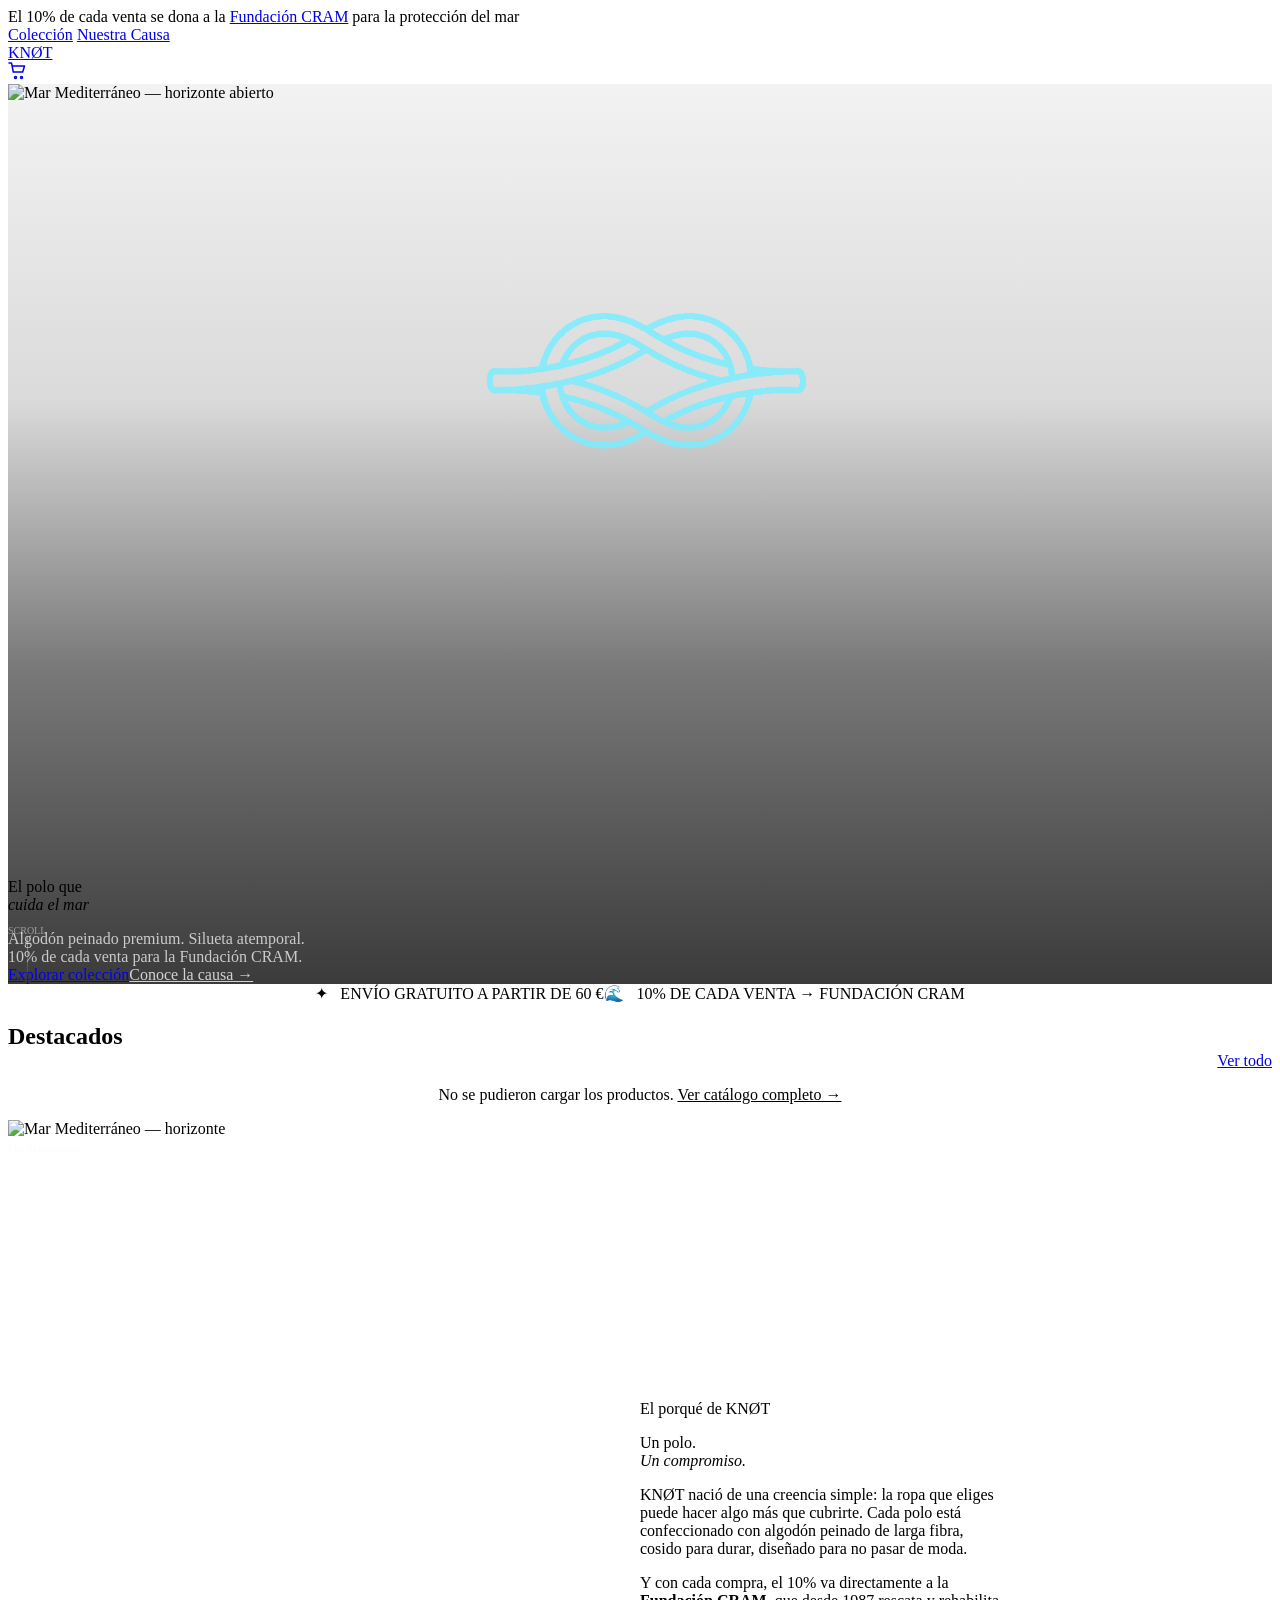
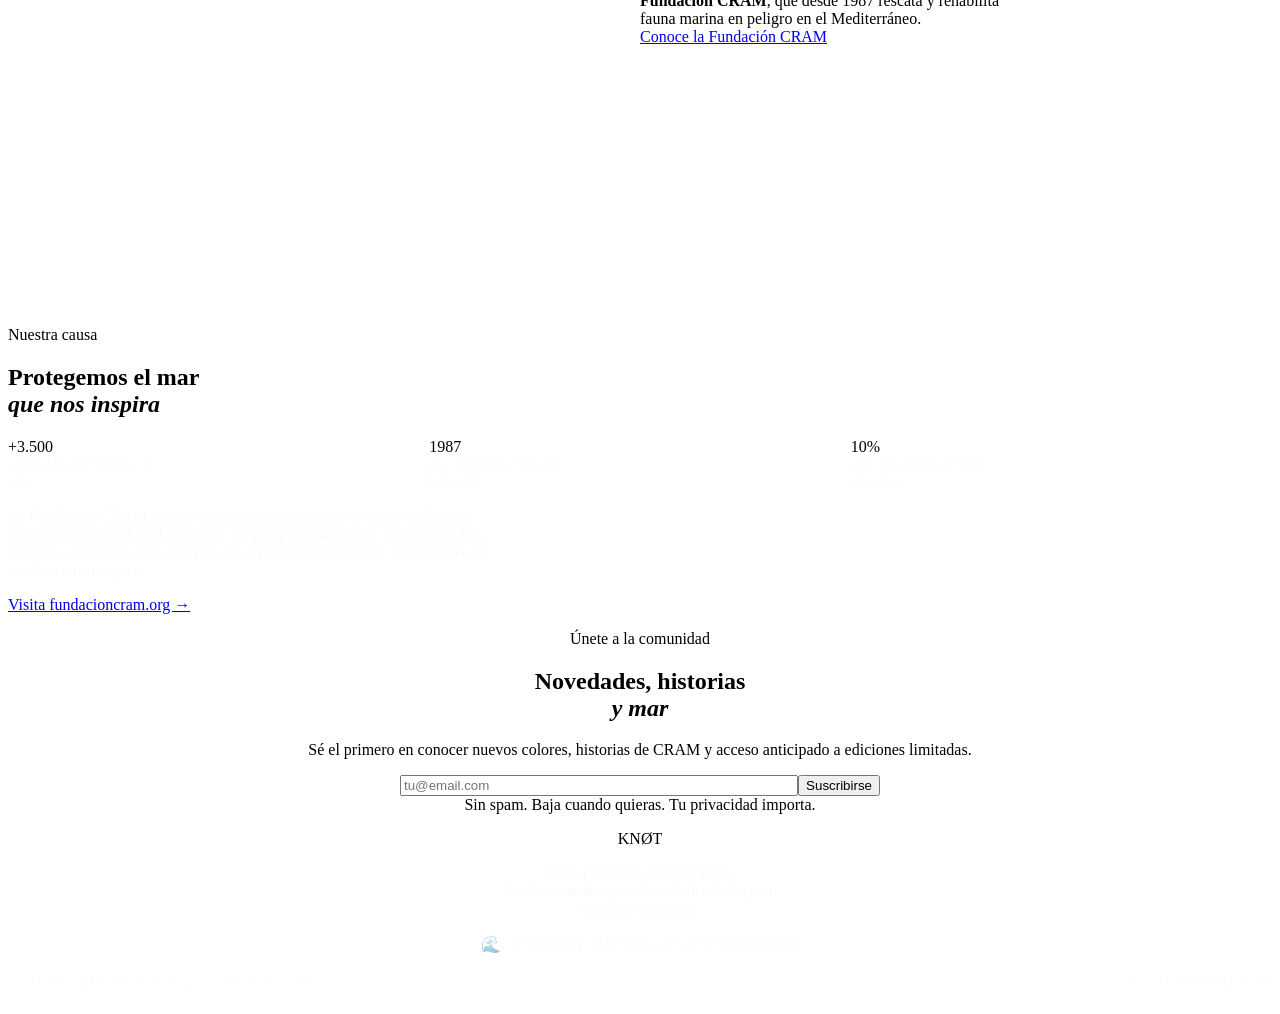
==== commit 3801b342: "Update index.html" ====
--- a/knot-store/index.html
+++ b/knot-store/index.html
@@ -1,3 +1,4 @@
+
 <!DOCTYPE html>
 <html lang="es">
 <head>
@@ -81,15 +82,13 @@
       </div>
     </section>
 
-    <!-- VALORES + DONACIÓN -->
+    <!-- VALORES — línea elegante -->
     <section class="section section--sm" style="border-bottom: 1px solid var(--color-border);">
       <div class="container">
-        <div class="shipping-strip">
-          <span class="shipping-strip__icon" aria-hidden="true">✦</span>
-          <span class="shipping-strip__text">Envío gratuito en pedidos superiores a 69,95&nbsp;€</span>
-        </div>
-        <div class="donation-info" style="text-align: center; padding-top: var(--space-4); font-size: var(--text-sm); color: var(--color-text-muted); letter-spacing: var(--tracking-wide); text-transform: uppercase;">
-          El 10% de cada venta va a la Fundación CRAM
+        <div class="values-line">
+          <span class="values-line__item">✦ &nbsp; Envío gratuito a partir de 60&nbsp;€</span>
+          <span class="values-line__divider" aria-hidden="true"></span>
+          <span class="values-line__item">🌊 &nbsp; 10% de cada venta → Fundación CRAM</span>
         </div>
       </div>
     </section>
@@ -377,27 +376,30 @@
       50%       { opacity: 1;   transform: scaleY(1.1); }
     }
 
-    /* Shipping strip + Donation info */
-    .shipping-strip {
+    /* Values line — elegant single row */
+    .values-line {
       display: flex;
       align-items: center;
       justify-content: center;
-      gap: var(--space-3);
-      padding-block: var(--space-4);
-    }
-    .shipping-strip__icon {
-      font-size: var(--text-base);
+      gap: var(--space-6);
+      padding-block: var(--space-5);
+    }
+    .values-line__item {
+      font-size: var(--text-xs);
       color: var(--color-text-muted);
-    }
-    .shipping-strip__text {
-      font-size: var(--text-sm);
-      color: var(--color-text-muted);
+      letter-spacing: var(--tracking-widest);
+      text-transform: uppercase;
       font-weight: var(--weight-medium);
-      letter-spacing: var(--tracking-wide);
-      text-transform: uppercase;
-    }
-    .donation-info {
-      font-weight: var(--weight-medium);
+    }
+    .values-line__divider {
+      width: 1px;
+      height: 14px;
+      background: var(--color-border);
+      flex-shrink: 0;
+    }
+    @media (max-width: 640px) {
+      .values-line { flex-direction: column; gap: var(--space-2); }
+      .values-line__divider { display: none; }
     }
 
     /* Editorial */
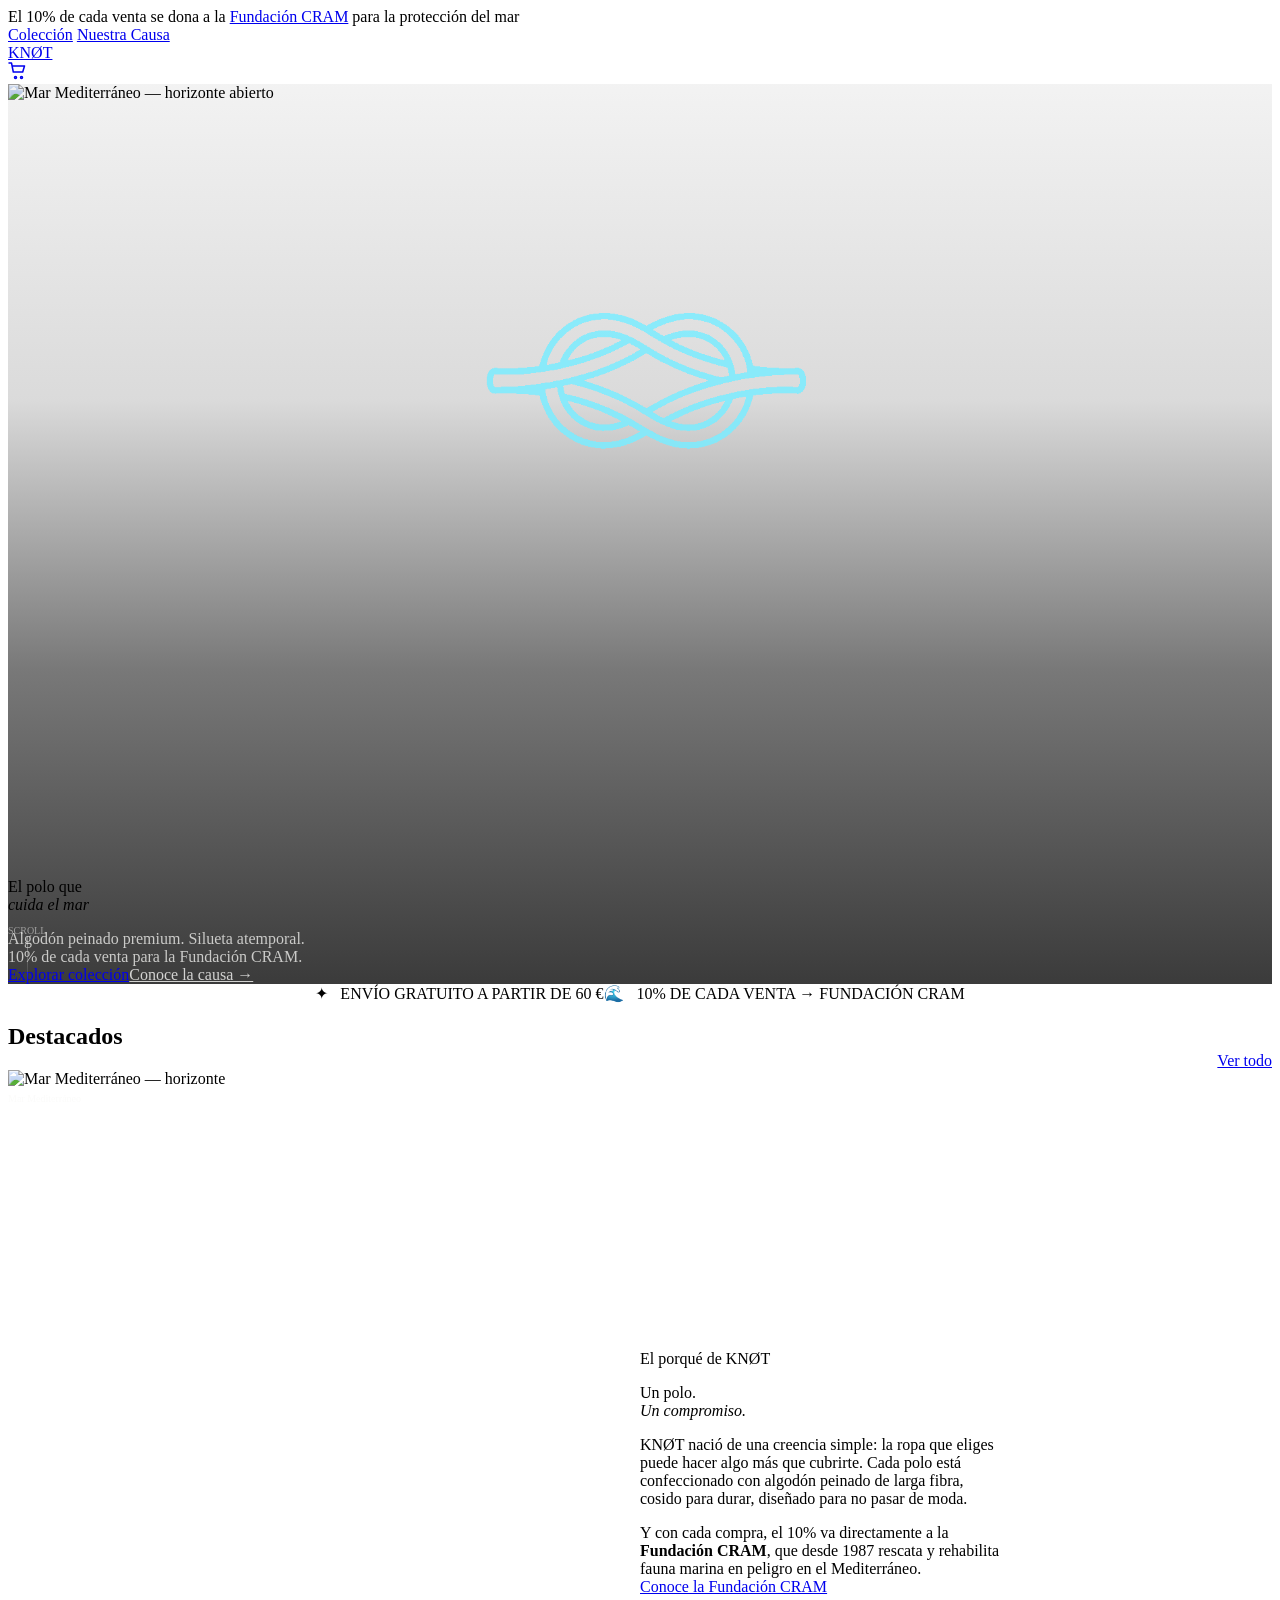
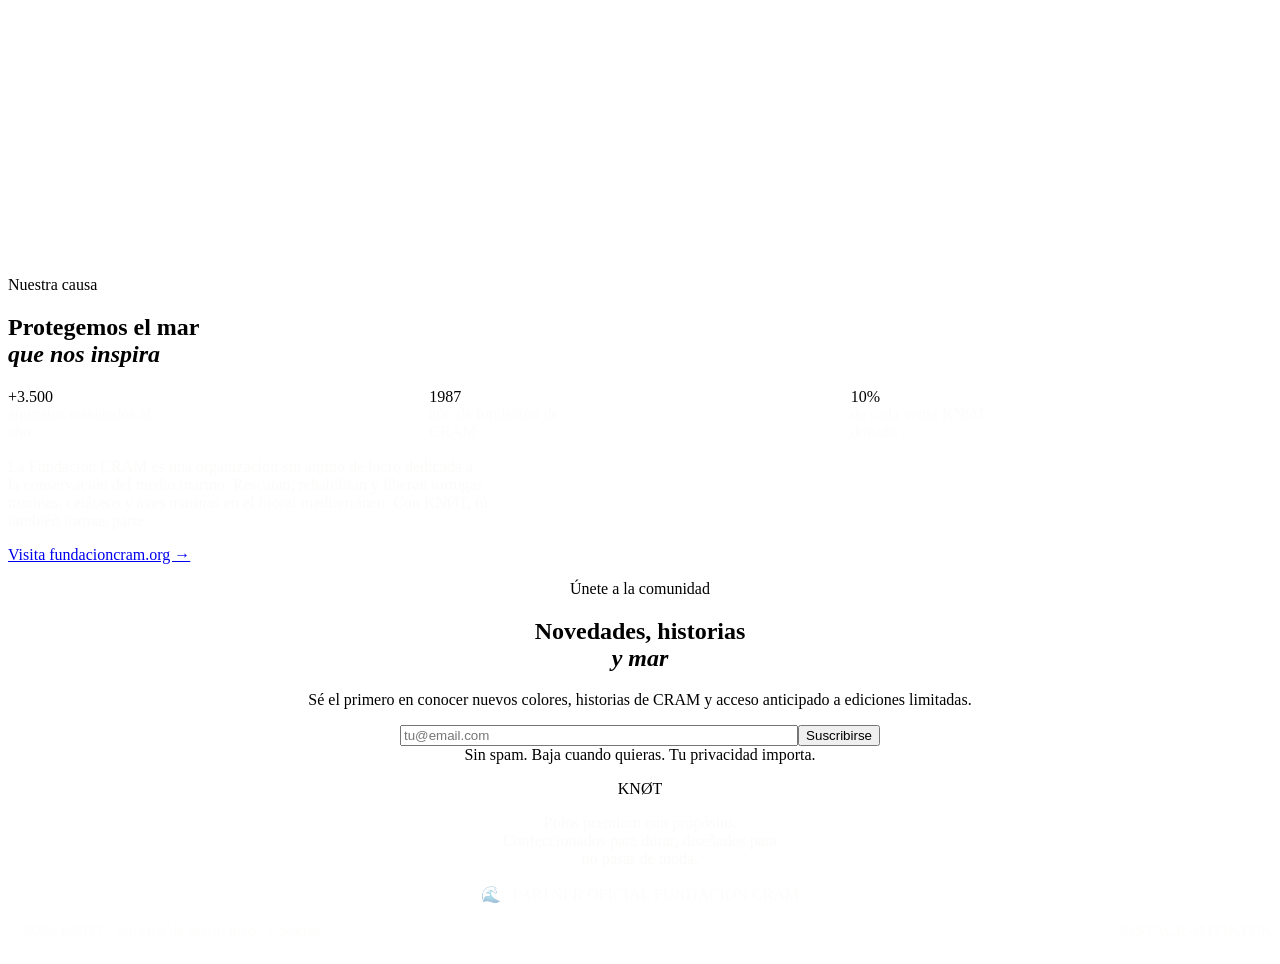
==== commit fae089dc: "Update index.html" ====
--- a/knot-store/index.html
+++ b/knot-store/index.html
@@ -267,6 +267,37 @@
     </div>
   </footer>
 
+  <!-- ═══════════════════════════════════════════════════════ -->
+  <!-- CART DRAWER — Panel lateral del carrito                 -->
+  <!-- ═══════════════════════════════════════════════════════ -->
+  <div class="cart-drawer-overlay" id="cart-overlay" aria-hidden="true"></div>
+  <aside class="cart-drawer" id="cart-drawer" aria-label="Tu carrito" aria-hidden="true">
+    <div class="cart-drawer__header">
+      <h2 class="cart-drawer__title">Carrito <span class="cart-drawer__count" id="drawer-count"></span></h2>
+      <button class="cart-drawer__close" id="cart-close" aria-label="Cerrar carrito">
+        <svg width="20" height="20" viewBox="0 0 20 20" fill="none" stroke="currentColor" stroke-width="1.5" stroke-linecap="round">
+          <line x1="4" y1="4" x2="16" y2="16"/><line x1="16" y1="4" x2="4" y2="16"/>
+        </svg>
+      </button>
+    </div>
+    <div class="cart-drawer__body" id="cart-body">
+      <div class="cart-drawer__empty" id="cart-empty">
+        <p>Tu carrito está vacío</p>
+        <a href="#coleccion" class="btn btn--secondary btn--sm" id="cart-empty-link">Explorar colección</a>
+      </div>
+    </div>
+    <div class="cart-drawer__footer" id="cart-footer" hidden>
+      <div class="cart-drawer__totals">
+        <span>Subtotal</span>
+        <span class="cart-drawer__subtotal" id="cart-subtotal">0 €</span>
+      </div>
+      <p class="cart-drawer__donation">🌊 Incluye donación del 10% a Fundación CRAM</p>
+      <a href="#" class="btn btn--primary btn--lg cart-drawer__checkout" id="cart-checkout" target="_blank" rel="noopener">
+        Ir al pago
+      </a>
+    </div>
+  </aside>
+
   <style>
     /* Hero */
     .hero {
@@ -276,98 +307,47 @@
       align-items: flex-end;
       overflow: hidden;
     }
-    .hero__media {
-      position: absolute;
-      inset: 0;
-      z-index: 0;
-    }
-    .hero__image {
-      width: 100%;
-      height: 100%;
-      object-fit: cover;
-      object-position: center 40%;
-    }
+    .hero__media { position: absolute; inset: 0; z-index: 0; }
+    .hero__image { width: 100%; height: 100%; object-fit: cover; object-position: center 40%; }
     .hero__overlay {
-      position: absolute;
-      inset: 0;
-      background: linear-gradient(
-        to bottom,
-        rgba(10, 10, 10, 0.05) 0%,
-        rgba(10, 10, 10, 0.15) 35%,
-        rgba(10, 10, 10, 0.55) 65%,
-        rgba(10, 10, 10, 0.80) 100%
-      );
+      position: absolute; inset: 0;
+      background: linear-gradient(to bottom, rgba(10,10,10,0.05) 0%, rgba(10,10,10,0.15) 35%, rgba(10,10,10,0.55) 65%, rgba(10,10,10,0.80) 100%);
     }
     .hero__logo-knot {
-      position: absolute;
-      top: 12%;
-      left: 50%;
-      transform: translateX(-50%);
-      z-index: 2;
+      position: absolute; top: 12%; left: 50%; transform: translateX(-50%); z-index: 2;
       width: clamp(360px, 54vw, 720px);
       animation: knotFloat 6s ease-in-out infinite;
-      display: flex;
-      align-items: center;
-      justify-content: center;
-    }
-    .hero__knot-img {
-      width: 100%;
-      height: auto;
-      display: block;
-      opacity: 0.85;
-      filter: brightness(1.3) saturate(1.1);
-      mix-blend-mode: lighten;
-    }
+      display: flex; align-items: center; justify-content: center;
+    }
+    .hero__knot-img { width: 100%; height: auto; display: block; opacity: 0.85; filter: brightness(1.3) saturate(1.1); mix-blend-mode: lighten; }
     @keyframes knotFloat {
       0%, 100% { transform: translateX(-50%) translateY(0px); }
       50%       { transform: translateX(-50%) translateY(-10px); }
     }
-    .hero__content {
-      position: relative;
-      z-index: 1;
-      padding-bottom: var(--space-20);
-      color: var(--color-white);
-    }
+    .hero__content { position: relative; z-index: 1; padding-bottom: var(--space-20); color: var(--color-white); }
     .hero__title {
-      font-family: var(--font-display);
-      font-size: clamp(var(--text-3xl), 8vw, var(--text-5xl));
-      font-weight: var(--weight-medium);
-      letter-spacing: var(--tracking-tight);
-      line-height: var(--leading-tight);
-      color: var(--color-white);
-      margin-bottom: var(--space-6);
+      font-family: var(--font-display); font-size: clamp(var(--text-3xl), 8vw, var(--text-5xl));
+      font-weight: var(--weight-medium); letter-spacing: var(--tracking-tight);
+      line-height: var(--leading-tight); color: var(--color-white); margin-bottom: var(--space-6);
     }
     .hero__title em { font-style: italic; font-weight: var(--weight-regular); }
     .hero__desc {
-      font-size: var(--text-md);
-      color: rgba(248, 248, 246, 0.75);
-      line-height: var(--leading-normal);
-      margin-bottom: var(--space-8);
-      max-width: 40ch;
+      font-size: var(--text-md); color: rgba(248,248,246,0.75);
+      line-height: var(--leading-normal); margin-bottom: var(--space-8); max-width: 40ch;
     }
     .hero__actions { display: flex; gap: var(--space-4); flex-wrap: wrap; }
     .hero__actions .btn--ghost {
-      color: rgba(248, 248, 246, 0.8);
-      font-size: var(--text-base);
-      font-weight: var(--weight-regular);
-      letter-spacing: var(--tracking-normal);
-      text-transform: none;
-      padding-inline: 0;
+      color: rgba(248,248,246,0.8); font-size: var(--text-base);
+      font-weight: var(--weight-regular); letter-spacing: var(--tracking-normal);
+      text-transform: none; padding-inline: 0;
     }
     .hero__scroll-hint {
-      position: absolute;
-      bottom: var(--space-8);
-      right: var(--container-px-lg);
-      z-index: 1;
-      display: none;
-      flex-direction: column;
-      align-items: center;
-      gap: var(--space-3);
+      position: absolute; bottom: var(--space-8); right: var(--container-px-lg); z-index: 1;
+      display: none; flex-direction: column; align-items: center; gap: var(--space-3);
     }
     @media (min-width: 1024px) { .hero__scroll-hint { display: flex; } }
     .hero__scroll-line {
-      width: 1px;
-      height: 48px;
+      width: 1px; height: 48px;
       background: linear-gradient(to bottom, rgba(248,248,246,0.4), transparent);
       animation: scrollPulse 2s ease-in-out infinite;
     }
@@ -376,252 +356,342 @@
       50%       { opacity: 1;   transform: scaleY(1.1); }
     }
 
-    /* Values line — elegant single row */
-    .values-line {
-      display: flex;
-      align-items: center;
-      justify-content: center;
-      gap: var(--space-6);
-      padding-block: var(--space-5);
-    }
-    .values-line__item {
-      font-size: var(--text-xs);
-      color: var(--color-text-muted);
-      letter-spacing: var(--tracking-widest);
-      text-transform: uppercase;
-      font-weight: var(--weight-medium);
-    }
-    .values-line__divider {
-      width: 1px;
-      height: 14px;
-      background: var(--color-border);
-      flex-shrink: 0;
-    }
+    /* Values line */
+    .values-line { display: flex; align-items: center; justify-content: center; gap: var(--space-6); padding-block: var(--space-5); }
+    .values-line__item { font-size: var(--text-xs); color: var(--color-text-muted); letter-spacing: var(--tracking-widest); text-transform: uppercase; font-weight: var(--weight-medium); }
+    .values-line__divider { width: 1px; height: 14px; background: var(--color-border); flex-shrink: 0; }
     @media (max-width: 640px) {
       .values-line { flex-direction: column; gap: var(--space-2); }
       .values-line__divider { display: none; }
     }
 
     /* Editorial */
-    .editorial {
-      display: grid;
-      grid-template-columns: 1fr;
-      gap: var(--space-12);
-      align-items: center;
-    }
-    @media (min-width: 768px) {
-      .editorial { grid-template-columns: 1fr 1fr; gap: var(--space-16); }
-    }
-    .editorial__image-wrap {
-      position: relative;
-      aspect-ratio: 4/5;
-      overflow: hidden;
-      border-radius: var(--radius-md);
-    }
-    .editorial__image-wrap img {
-      width: 100%;
-      height: 100%;
-      object-fit: cover;
-      transition: var(--transition-image);
-    }
+    .editorial { display: grid; grid-template-columns: 1fr; gap: var(--space-12); align-items: center; }
+    @media (min-width: 768px) { .editorial { grid-template-columns: 1fr 1fr; gap: var(--space-16); } }
+    .editorial__image-wrap { position: relative; aspect-ratio: 4/5; overflow: hidden; border-radius: var(--radius-md); }
+    .editorial__image-wrap img { width: 100%; height: 100%; object-fit: cover; transition: var(--transition-image); }
     .editorial__image-wrap:hover img { transform: scale(1.03); }
     .editorial__image-caption { position: absolute; bottom: var(--space-4); left: var(--space-4); }
     .editorial__title {
-      font-family: var(--font-display);
-      font-size: clamp(var(--text-2xl), 4vw, var(--text-4xl));
-      font-weight: var(--weight-medium);
-      letter-spacing: var(--tracking-tight);
-      line-height: var(--leading-tight);
-      margin-bottom: var(--space-6);
+      font-family: var(--font-display); font-size: clamp(var(--text-2xl), 4vw, var(--text-4xl));
+      font-weight: var(--weight-medium); letter-spacing: var(--tracking-tight);
+      line-height: var(--leading-tight); margin-bottom: var(--space-6);
     }
     .editorial__title em { font-style: italic; font-weight: var(--weight-regular); }
-    .editorial__body {
-      font-size: var(--text-base);
-      color: var(--color-text-muted);
-      line-height: var(--leading-loose);
-      max-width: 45ch;
-      margin-bottom: var(--space-4);
-    }
+    .editorial__body { font-size: var(--text-base); color: var(--color-text-muted); line-height: var(--leading-loose); max-width: 45ch; margin-bottom: var(--space-4); }
 
     /* Causa */
     .causa { display: flex; flex-direction: column; gap: var(--space-12); }
     .causa__title em { font-style: italic; font-weight: var(--weight-regular); }
-    .causa__stats {
-      display: grid;
-      grid-template-columns: repeat(3, 1fr);
-      gap: var(--space-8);
-      padding-block: var(--space-8);
-      border-block: 1px solid rgba(248, 248, 246, 0.1);
-    }
+    .causa__stats { display: grid; grid-template-columns: repeat(3, 1fr); gap: var(--space-8); padding-block: var(--space-8); border-block: 1px solid rgba(248,248,246,0.1); }
     .causa__stat { display: flex; flex-direction: column; gap: var(--space-2); }
-    .causa__stat-number {
-      font-family: var(--font-display);
-      font-size: clamp(var(--text-2xl), 4vw, var(--text-4xl));
-      font-weight: var(--weight-medium);
-      color: var(--color-white);
-      letter-spacing: var(--tracking-tight);
-      line-height: 1;
-    }
-    .causa__stat-label {
-      font-size: var(--text-sm);
-      color: rgba(248, 248, 246, 0.45);
-      line-height: var(--leading-snug);
-      max-width: 18ch;
-    }
-    .causa__desc {
-      font-size: var(--text-md);
-      color: rgba(248, 248, 246, 0.6);
-      line-height: var(--leading-loose);
-      max-width: 60ch;
-    }
+    .causa__stat-number { font-family: var(--font-display); font-size: clamp(var(--text-2xl), 4vw, var(--text-4xl)); font-weight: var(--weight-medium); color: var(--color-white); letter-spacing: var(--tracking-tight); line-height: 1; }
+    .causa__stat-label { font-size: var(--text-sm); color: rgba(248,248,246,0.45); line-height: var(--leading-snug); max-width: 18ch; }
+    .causa__desc { font-size: var(--text-md); color: rgba(248,248,246,0.6); line-height: var(--leading-loose); max-width: 60ch; }
 
     /* Newsletter */
-    .newsletter-form__inner {
-      display: flex;
-      gap: var(--space-3);
-      max-width: 480px;
-      margin-inline: auto;
-    }
+    .newsletter-form__inner { display: flex; gap: var(--space-3); max-width: 480px; margin-inline: auto; }
     @media (max-width: 480px) { .newsletter-form__inner { flex-direction: column; } }
     .newsletter-form__input { flex: 1; }
+
+    /* ── Cart Drawer ── */
+    .cart-drawer-overlay {
+      position: fixed; inset: 0; z-index: 998;
+      background: rgba(0,0,0,0.5);
+      opacity: 0; pointer-events: none;
+      transition: opacity 0.3s ease;
+    }
+    .cart-drawer-overlay.is-open { opacity: 1; pointer-events: auto; }
+    .cart-drawer {
+      position: fixed; top: 0; right: 0; bottom: 0; z-index: 999;
+      width: min(420px, 92vw);
+      background: var(--color-bg, #0a0a0a);
+      border-left: 1px solid var(--color-border, rgba(248,248,246,0.1));
+      display: flex; flex-direction: column;
+      transform: translateX(100%);
+      transition: transform 0.35s cubic-bezier(0.32, 0.72, 0, 1);
+    }
+    .cart-drawer.is-open { transform: translateX(0); }
+    .cart-drawer__header {
+      display: flex; justify-content: space-between; align-items: center;
+      padding: 20px 24px;
+      border-bottom: 1px solid var(--color-border, rgba(248,248,246,0.1));
+    }
+    .cart-drawer__title { font-family: var(--font-display, Georgia, serif); font-size: 18px; font-weight: 500; color: var(--color-text, #f8f8f6); letter-spacing: 0.02em; }
+    .cart-drawer__count { font-size: 14px; font-weight: 400; color: var(--color-text-muted, rgba(248,248,246,0.5)); }
+    .cart-drawer__close { background: none; border: none; cursor: pointer; color: var(--color-text-muted, rgba(248,248,246,0.5)); padding: 8px; transition: color 0.2s; }
+    .cart-drawer__close:hover { color: var(--color-text, #f8f8f6); }
+    .cart-drawer__body { flex: 1; overflow-y: auto; padding: 24px; }
+    .cart-drawer__empty { display: flex; flex-direction: column; align-items: center; justify-content: center; height: 100%; gap: 16px; text-align: center; color: var(--color-text-muted, rgba(248,248,246,0.5)); font-size: 14px; }
+    .cart-item { display: grid; grid-template-columns: 72px 1fr auto; gap: 16px; align-items: start; padding-bottom: 20px; margin-bottom: 20px; border-bottom: 1px solid var(--color-border, rgba(248,248,246,0.08)); }
+    .cart-item:last-of-type { border-bottom: none; margin-bottom: 0; padding-bottom: 0; }
+    .cart-item__image { width: 72px; height: 90px; object-fit: cover; border-radius: 6px; background: var(--color-surface, #1a1a1a); }
+    .cart-item__info { display: flex; flex-direction: column; gap: 4px; }
+    .cart-item__name { font-size: 14px; font-weight: 500; color: var(--color-text, #f8f8f6); line-height: 1.3; }
+    .cart-item__variant { font-size: 12px; color: var(--color-text-muted, rgba(248,248,246,0.45)); }
+    .cart-item__price { font-size: 14px; color: var(--color-text, #f8f8f6); margin-top: 4px; }
+    .cart-item__qty { display: flex; align-items: center; gap: 8px; margin-top: 8px; }
+    .cart-item__qty button { width: 28px; height: 28px; display: flex; align-items: center; justify-content: center; border: 1px solid var(--color-border, rgba(248,248,246,0.15)); border-radius: 4px; background: transparent; color: var(--color-text, #f8f8f6); font-size: 14px; cursor: pointer; transition: border-color 0.2s, background 0.2s; }
+    .cart-item__qty button:hover { border-color: var(--color-text-muted, rgba(248,248,246,0.4)); background: var(--color-surface, rgba(248,248,246,0.05)); }
+    .cart-item__qty-val { font-size: 13px; min-width: 20px; text-align: center; color: var(--color-text, #f8f8f6); }
+    .cart-item__actions { display: flex; flex-direction: column; align-items: flex-end; gap: 8px; }
+    .cart-item__remove { background: none; border: none; cursor: pointer; color: var(--color-text-muted, rgba(248,248,246,0.35)); font-size: 11px; letter-spacing: 0.05em; text-transform: uppercase; padding: 4px 0; transition: color 0.2s; }
+    .cart-item__remove:hover { color: #e74c3c; }
+    .cart-drawer__footer { padding: 20px 24px; border-top: 1px solid var(--color-border, rgba(248,248,246,0.1)); display: flex; flex-direction: column; gap: 12px; }
+    .cart-drawer__totals { display: flex; justify-content: space-between; align-items: center; }
+    .cart-drawer__totals span:first-child { font-size: 14px; color: var(--color-text-muted, rgba(248,248,246,0.6)); }
+    .cart-drawer__subtotal { font-size: 18px; font-weight: 500; color: var(--color-text, #f8f8f6); }
+    .cart-drawer__donation { font-size: 12px; color: var(--color-ocean-light, #7bb8d4); text-align: center; }
+    .cart-drawer__checkout { width: 100%; text-align: center; text-decoration: none; }
+
+    @keyframes toastIn { from { opacity: 0; transform: translateY(8px); } to { opacity: 1; transform: translateY(0); } }
+    @keyframes toastOut { from { opacity: 1; transform: translateY(0); } to { opacity: 0; transform: translateY(8px); } }
   </style>
 
   <script src="js/shopify.js"></script>
   <script>
-    const header = document.getElementById('site-header');
-    window.addEventListener('scroll', () => {
+    /* ── Header scroll ── */
+    var header = document.getElementById('site-header');
+    window.addEventListener('scroll', function() {
       header.classList.toggle('is-scrolled', window.scrollY > 20);
     }, { passive: true });
 
+    /* ── Product helpers ── */
     function getBadge(product) {
-      if (product.isOnSale && product.discountPct) {
-        return `<span class="badge badge--sale">−${product.discountPct}%</span>`;
-      }
-      if (product.tags.includes('new') || product.tags.includes('nuevo')) {
-        return `<span class="badge badge--new">Nuevo</span>`;
-      }
-      if (product.tags.includes('bestseller')) {
-        return `<span class="badge badge--ocean badge--dot">Bestseller</span>`;
-      }
+      if (product.isOnSale && product.discountPct) return '<span class="badge badge--sale">−' + product.discountPct + '%</span>';
+      if (product.tags.includes('new') || product.tags.includes('nuevo')) return '<span class="badge badge--new">Nuevo</span>';
+      if (product.tags.includes('bestseller')) return '<span class="badge badge--ocean badge--dot">Bestseller</span>';
       return '';
     }
 
     function renderProductCard(product) {
-      const badge       = getBadge(product);
-      const imgSrc      = product.featuredImage?.url  || '';
-      const imgAlt      = product.featuredImage?.altText || product.title;
-      const compareHtml = product.compareAtPrice
-        ? `<span class="product-card__price--original">${product.compareAtPrice.formatted}</span>`
-        : '';
-      const defaultVariant = product.variants.find(v => v.available) || product.variants[0];
-      const variantId = defaultVariant?.id || '';
-
-      return `
-        <article class="product-card" data-handle="${product.handle}" data-variant="${variantId}">
-          <a href="product.html?handle=${product.handle}" class="product-card__image-wrap" aria-label="Ver ${product.title}">
-            ${imgSrc
-              ? `<img src="${imgSrc}" alt="${imgAlt}" loading="lazy" />`
-              : `<div style="width:100%;height:100%;background:var(--color-surface);"></div>`
-            }
-            ${badge ? `<div class="product-card__badges">${badge}</div>` : ''}
-            <div class="product-card__actions">
-              <button
-                class="btn btn--primary btn--sm js-quick-add"
-                data-variant="${variantId}"
-                data-title="${product.title}"
-                aria-label="Añadir ${product.title} al carrito"
-                ${!defaultVariant?.available ? 'disabled' : ''}
-              >
-                ${defaultVariant?.available ? '+ Carrito' : 'Agotado'}
-              </button>
-            </div>
-          </a>
-          <div class="product-card__info">
-            <h3 class="product-card__name">${product.title}</h3>
-            <div class="product-card__price-row">
-              <span class="product-card__price">${product.price.formatted}</span>
-              ${compareHtml}
-            </div>
-          </div>
-        </article>
-      `;
-    }
-
-    function showToast(msg, type = '') {
-      let container = document.getElementById('toast-container');
+      var badge = getBadge(product);
+      var imgSrc = product.featuredImage ? product.featuredImage.url : '';
+      var imgAlt = product.featuredImage ? (product.featuredImage.altText || product.title) : product.title;
+      var compareHtml = product.compareAtPrice ? '<span class="product-card__price--original">' + product.compareAtPrice.formatted + '</span>' : '';
+      var defaultVariant = product.variants.find(function(v) { return v.available; }) || product.variants[0];
+      var variantId = defaultVariant ? defaultVariant.id : '';
+
+      return '<article class="product-card" data-handle="' + product.handle + '" data-variant="' + variantId + '">' +
+        '<a href="product.html?handle=' + product.handle + '" class="product-card__image-wrap" aria-label="Ver ' + product.title + '">' +
+          (imgSrc ? '<img src="' + imgSrc + '" alt="' + imgAlt + '" loading="lazy" />' : '<div style="width:100%;height:100%;background:var(--color-surface);"></div>') +
+          (badge ? '<div class="product-card__badges">' + badge + '</div>' : '') +
+          '<div class="product-card__actions">' +
+            '<button class="btn btn--primary btn--sm js-quick-add" data-variant="' + variantId + '" data-title="' + product.title + '" aria-label="Añadir ' + product.title + ' al carrito"' + (defaultVariant && defaultVariant.available ? '' : ' disabled') + '>' +
+              (defaultVariant && defaultVariant.available ? '+ Carrito' : 'Agotado') +
+            '</button>' +
+          '</div>' +
+        '</a>' +
+        '<div class="product-card__info">' +
+          '<h3 class="product-card__name">' + product.title + '</h3>' +
+          '<div class="product-card__price-row">' +
+            '<span class="product-card__price">' + product.price.formatted + '</span>' +
+            compareHtml +
+          '</div>' +
+        '</div>' +
+      '</article>';
+    }
+
+    /* ── Toast ── */
+    function showToast(msg, type) {
+      type = type || '';
+      var container = document.getElementById('toast-container');
       if (!container) {
         container = document.createElement('div');
         container.id = 'toast-container';
-        Object.assign(container.style, {
-          position: 'fixed', bottom: 'var(--space-8)',
-          left: '50%', transform: 'translateX(-50%)',
-          zIndex: '500', pointerEvents: 'none',
-        });
+        Object.assign(container.style, { position: 'fixed', bottom: 'var(--space-8)', left: '50%', transform: 'translateX(-50%)', zIndex: '500', pointerEvents: 'none' });
         document.body.appendChild(container);
       }
-      const toast = document.createElement('div');
+      var toast = document.createElement('div');
       toast.className = 'toast' + (type ? ' toast--' + type : '');
       toast.textContent = msg;
       toast.style.cssText = 'animation: toastIn 250ms cubic-bezier(0.34,1.56,0.64,1) forwards;';
       container.appendChild(toast);
-      setTimeout(() => {
+      setTimeout(function() {
         toast.style.animation = 'toastOut 200ms ease-in forwards';
-        toast.addEventListener('animationend', () => toast.remove(), { once: true });
+        toast.addEventListener('animationend', function() { toast.remove(); }, { once: true });
       }, 2800);
     }
 
-    async function handleQuickAdd(btn) {
-      const variantId = btn.dataset.variant;
-      const title     = btn.dataset.title;
+    /* ── Quick add ── */
+    function handleQuickAdd(btn) {
+      var variantId = btn.dataset.variant;
+      var title = btn.dataset.title;
       if (!variantId) return;
       btn.disabled = true;
-      const original = btn.textContent;
+      var original = btn.textContent;
       btn.textContent = '…';
-      try {
-        const cartId = await KnotShopify.getOrCreateCart();
-        const cart   = await KnotShopify.addToCart(cartId, variantId, 1);
+      KnotShopify.getOrCreateCart().then(function(cartId) {
+        return KnotShopify.addToCart(cartId, variantId, 1);
+      }).then(function(cart) {
         KnotShopify.updateCartUI(cart.totalQty, cart.checkoutUrl);
-        showToast(`✓ ${title} añadido al carrito`, 'success');
-      } catch (err) {
+        showToast('✓ ' + title + ' añadido al carrito', 'success');
+      }).catch(function(err) {
         console.error(err);
         showToast('Error al añadir al carrito. Inténtalo de nuevo.', 'error');
-      } finally {
+      }).finally(function() {
         btn.disabled = false;
         btn.textContent = original;
-      }
-    }
-
-    async function loadFeaturedProducts() {
-      const grid  = document.getElementById('featured-grid');
-      const error = document.getElementById('featured-error');
-      try {
-        const products = await KnotShopify.fetchProducts({ first: 8, sortKey: 'BEST_SELLING' });
-        const featured = products.slice(0, 4);
+      });
+    }
+
+    /* ── Load featured ── */
+    function loadFeaturedProducts() {
+      var grid = document.getElementById('featured-grid');
+      var error = document.getElementById('featured-error');
+      KnotShopify.fetchProducts({ first: 8, sortKey: 'BEST_SELLING' }).then(function(products) {
+        var featured = products.slice(0, 4);
         if (!featured.length) throw new Error('Sin productos');
         grid.setAttribute('aria-busy', 'false');
         grid.innerHTML = featured.map(renderProductCard).join('');
-        grid.addEventListener('click', e => {
-          const btn = e.target.closest('.js-quick-add');
+        grid.addEventListener('click', function(e) {
+          var btn = e.target.closest('.js-quick-add');
           if (btn) handleQuickAdd(btn);
         });
-      } catch (err) {
-        console.error('[KNØT] Error cargando productos destacados:', err);
+      }).catch(function(err) {
+        console.error('[KNØT] Error cargando productos:', err);
         grid.hidden = true;
         error.hidden = false;
+      });
+    }
+    loadFeaturedProducts();
+
+    /* ══════════════════════════════════════════════════════════ */
+    /* CART DRAWER — lógica del panel lateral                     */
+    /* ══════════════════════════════════════════════════════════ */
+    (function() {
+      var overlay    = document.getElementById('cart-overlay');
+      var drawer     = document.getElementById('cart-drawer');
+      var closeBtn   = document.getElementById('cart-close');
+      var body       = document.getElementById('cart-body');
+      var emptyMsg   = document.getElementById('cart-empty');
+      var footer     = document.getElementById('cart-footer');
+      var subtotalEl = document.getElementById('cart-subtotal');
+      var countEl    = document.getElementById('drawer-count');
+      var checkoutBtn= document.getElementById('cart-checkout');
+      var emptyLink  = document.getElementById('cart-empty-link');
+
+      function openDrawer() {
+        drawer.classList.add('is-open');
+        overlay.classList.add('is-open');
+        drawer.setAttribute('aria-hidden', 'false');
+        overlay.setAttribute('aria-hidden', 'false');
+        document.body.style.overflow = 'hidden';
+        loadCartContents();
       }
-    }
-
-    loadFeaturedProducts();
+
+      function closeDrawer() {
+        drawer.classList.remove('is-open');
+        overlay.classList.remove('is-open');
+        drawer.setAttribute('aria-hidden', 'true');
+        overlay.setAttribute('aria-hidden', 'true');
+        document.body.style.overflow = '';
+      }
+
+      function renderCart(cart) {
+        var existing = body.querySelectorAll('.cart-item');
+        existing.forEach(function(el) { el.remove(); });
+
+        if (!cart || !cart.lines || cart.lines.length === 0) {
+          emptyMsg.style.display = 'flex';
+          footer.hidden = true;
+          countEl.textContent = '';
+          return;
+        }
+
+        emptyMsg.style.display = 'none';
+        footer.hidden = false;
+
+        cart.lines.forEach(function(line) {
+          var imgSrc = line.product.image ? line.product.image.url : '';
+          var imgAlt = line.product.image ? (line.product.image.altText || line.product.title) : line.product.title;
+
+          var item = document.createElement('div');
+          item.className = 'cart-item';
+          item.setAttribute('data-line-id', line.id);
+
+          item.innerHTML =
+            (imgSrc ? '<img class="cart-item__image" src="' + imgSrc + '" alt="' + imgAlt + '" />' : '<div class="cart-item__image"></div>') +
+            '<div class="cart-item__info">' +
+              '<span class="cart-item__name">' + line.product.title + '</span>' +
+              '<span class="cart-item__variant">' + line.variant.title + '</span>' +
+              '<span class="cart-item__price">' + line.variant.price + '</span>' +
+              '<div class="cart-item__qty">' +
+                '<button class="js-qty-minus" data-line="' + line.id + '" data-qty="' + line.quantity + '" aria-label="Reducir cantidad">−</button>' +
+                '<span class="cart-item__qty-val">' + line.quantity + '</span>' +
+                '<button class="js-qty-plus" data-line="' + line.id + '" data-qty="' + line.quantity + '" aria-label="Aumentar cantidad">+</button>' +
+              '</div>' +
+            '</div>' +
+            '<div class="cart-item__actions">' +
+              '<button class="cart-item__remove js-remove" data-line="' + line.id + '" aria-label="Eliminar ' + line.product.title + '">Eliminar</button>' +
+            '</div>';
+
+          body.insertBefore(item, emptyMsg);
+        });
+
+        subtotalEl.textContent = cart.subtotal || cart.total || '';
+        countEl.textContent = '(' + cart.totalQty + ')';
+        checkoutBtn.href = cart.checkoutUrl || '#';
+      }
+
+      function loadCartContents() {
+        var cartId = localStorage.getItem('knot_cart_id');
+        if (!cartId) { renderCart(null); return; }
+        KnotShopify.fetchCart(cartId).then(renderCart).catch(function(err) {
+          console.error('[KNOT] Error loading cart:', err);
+          renderCart(null);
+        });
+      }
+
+      body.addEventListener('click', function(e) {
+        var cartId = localStorage.getItem('knot_cart_id');
+        if (!cartId) return;
+
+        var removeBtn = e.target.closest('.js-remove');
+        if (removeBtn) {
+          var lineId = removeBtn.dataset.line;
+          removeBtn.textContent = '...';
+          removeBtn.disabled = true;
+          KnotShopify.removeFromCart(cartId, lineId).then(renderCart).catch(function() {
+            removeBtn.textContent = 'Eliminar';
+            removeBtn.disabled = false;
+          });
+          return;
+        }
+
+        var minusBtn = e.target.closest('.js-qty-minus');
+        if (minusBtn) {
+          var lineId = minusBtn.dataset.line;
+          var qty = parseInt(minusBtn.dataset.qty, 10);
+          if (qty <= 1) { KnotShopify.removeFromCart(cartId, lineId).then(renderCart); }
+          else { KnotShopify.updateCartLine(cartId, lineId, qty - 1).then(renderCart); }
+          return;
+        }
+
+        var plusBtn = e.target.closest('.js-qty-plus');
+        if (plusBtn) {
+          var lineId = plusBtn.dataset.line;
+          var qty = parseInt(plusBtn.dataset.qty, 10);
+          KnotShopify.updateCartLine(cartId, lineId, qty + 1).then(renderCart);
+          return;
+        }
+      });
+
+      emptyLink.addEventListener('click', function() { closeDrawer(); });
+      closeBtn.addEventListener('click', closeDrawer);
+      overlay.addEventListener('click', closeDrawer);
+
+      document.querySelectorAll('#cart-btn, .cart-btn').forEach(function(btn) {
+        btn.addEventListener('click', function(e) {
+          e.preventDefault();
+          openDrawer();
+        });
+      });
+
+      document.addEventListener('keydown', function(e) {
+        if (e.key === 'Escape' && drawer.classList.contains('is-open')) closeDrawer();
+      });
+    })();
   </script>
-  <style>
-    @keyframes toastIn {
-      from { opacity: 0; transform: translateY(8px); }
-      to   { opacity: 1; transform: translateY(0); }
-    }
-    @keyframes toastOut {
-      from { opacity: 1; transform: translateY(0); }
-      to   { opacity: 0; transform: translateY(8px); }
-    }
-  </style>
 </body>
 </html>
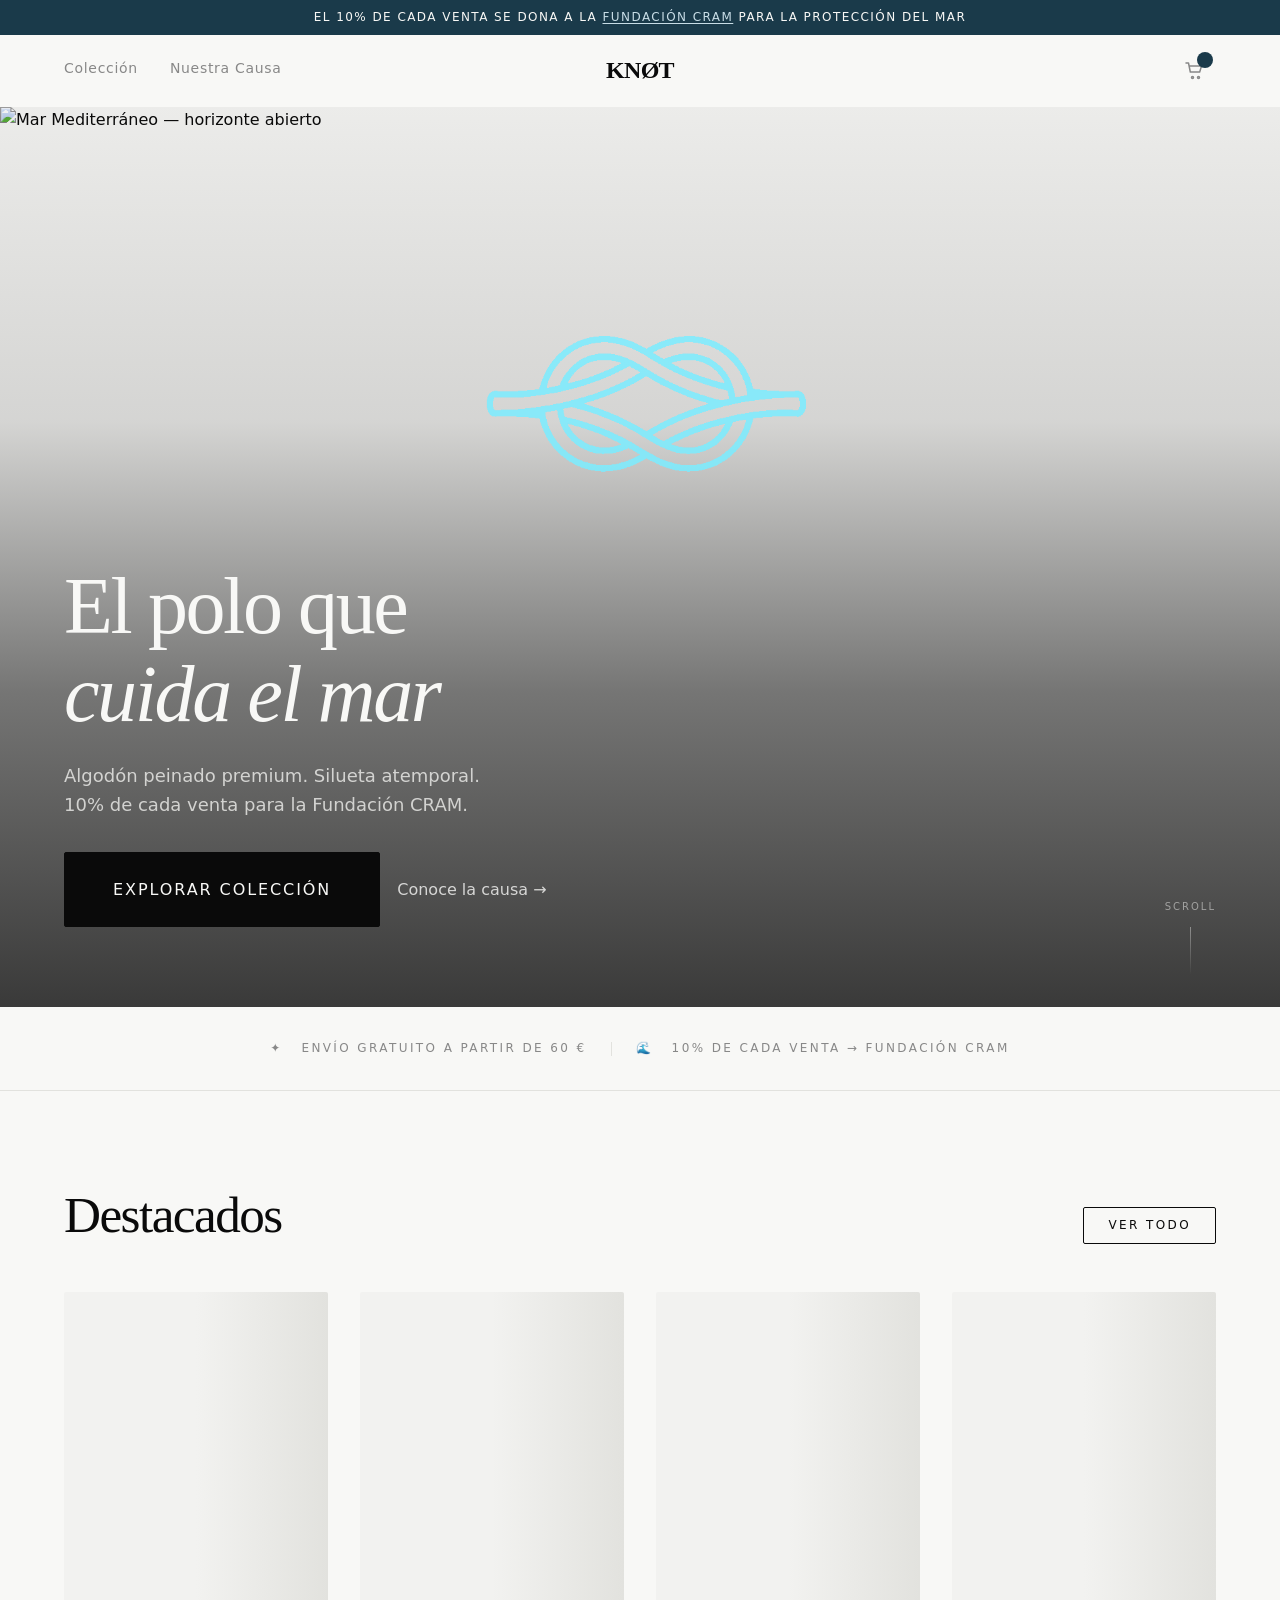
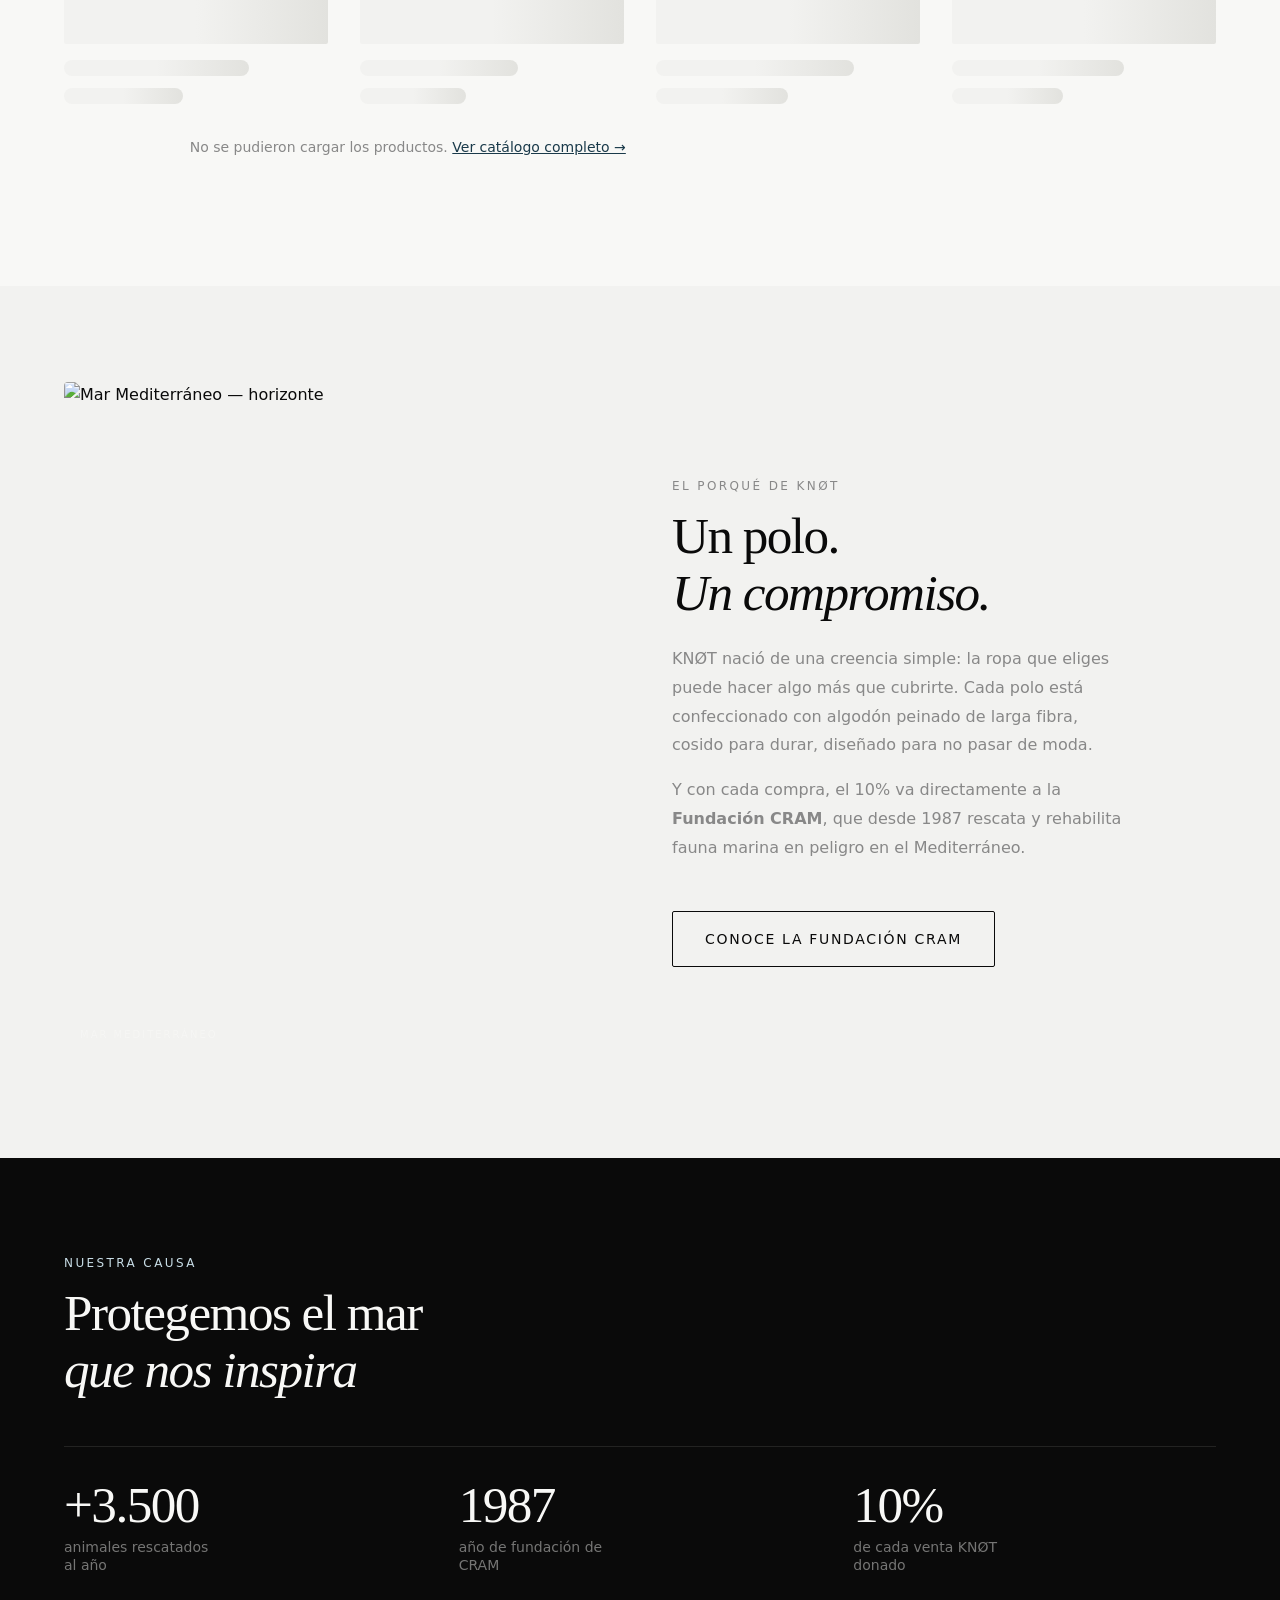
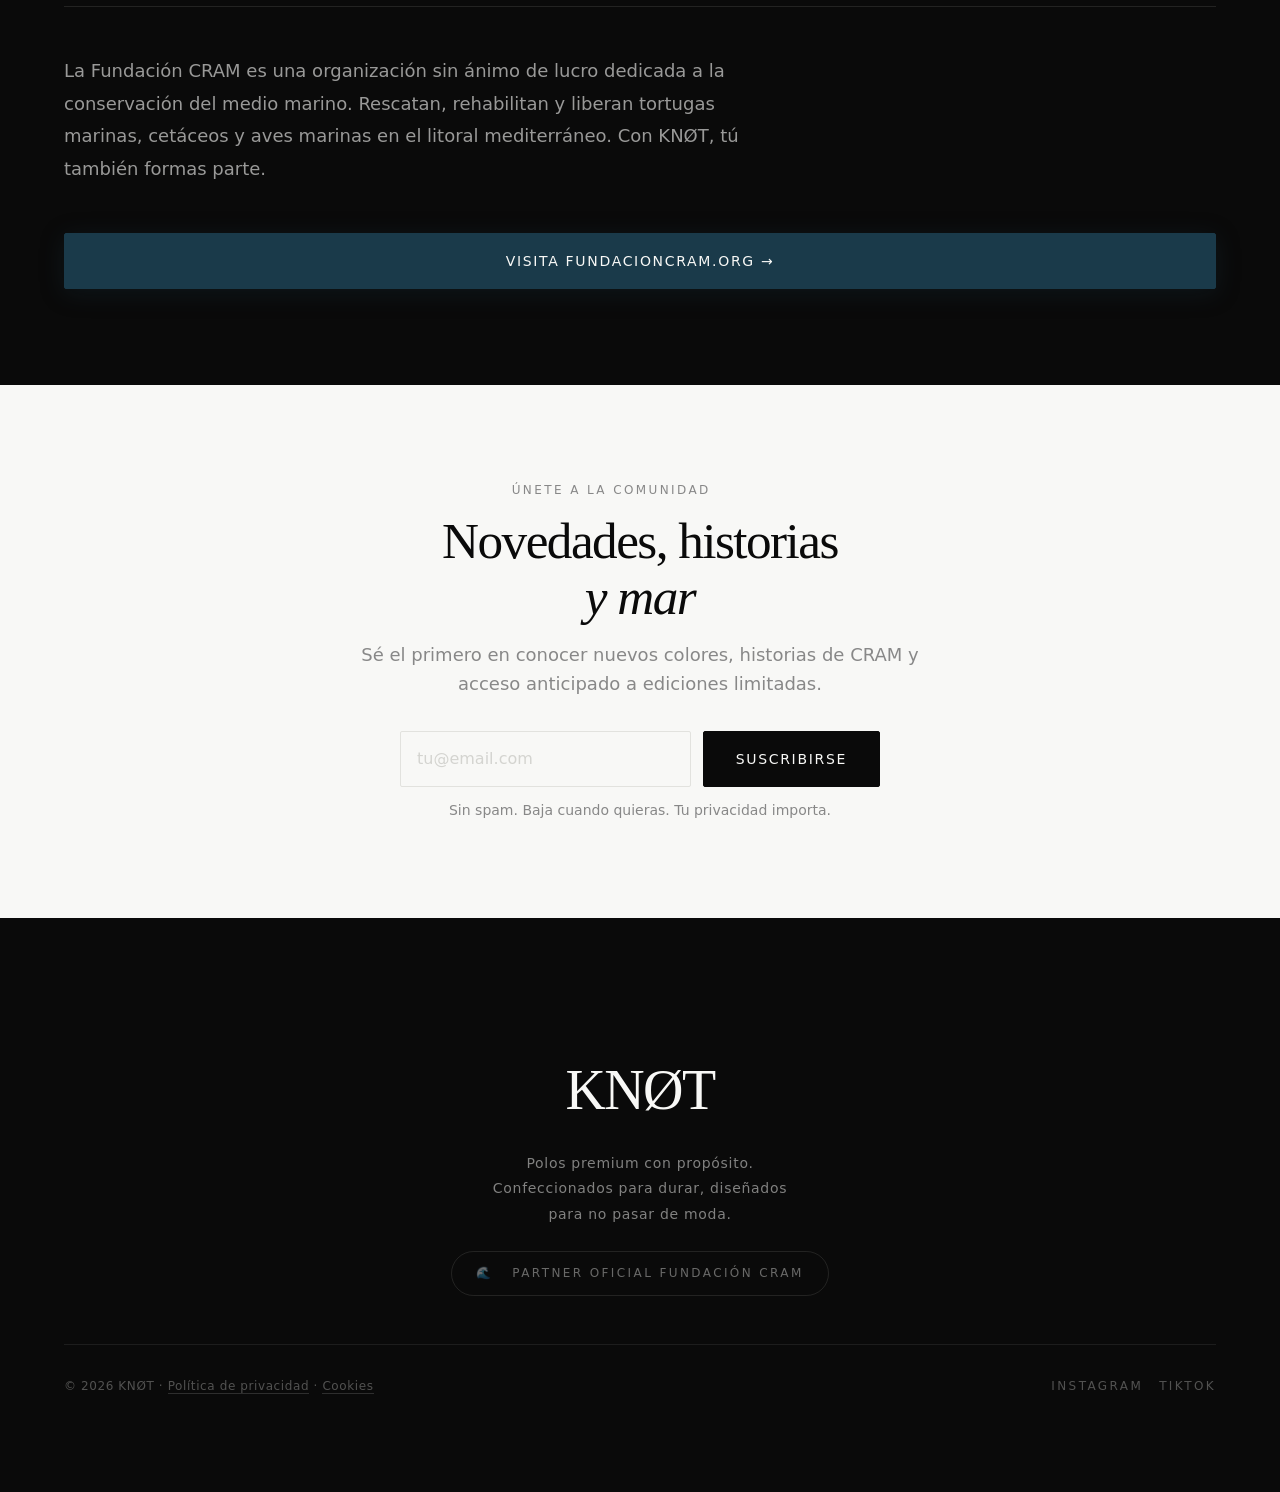
==== commit dc29208e: "Update index.html" ====
--- a/knot-store/index.html
+++ b/knot-store/index.html
@@ -1,4 +1,3 @@
-
 <!DOCTYPE html>
 <html lang="es">
 <head>
@@ -6,9 +5,9 @@
   <meta name="viewport" content="width=device-width, initial-scale=1.0" />
   <title>KNØT — Polos Premium · 10% para el Mar</title>
   <meta name="description" content="Polos premium con propósito. El 10% de cada venta va a la protección del mar a través de la Fundación CRAM." />
-  <link rel="stylesheet" href="styles/main.css" />
-  <link rel="stylesheet" href="styles/components.css" />
-  <link rel="stylesheet" href="styles/layout.css" />
+  <link rel="stylesheet" href="main.css" />
+  <link rel="stylesheet" href="components.css" />
+  <link rel="stylesheet" href="layout.css" />
 </head>
 <body>
   <!-- Announcement bar -->
@@ -267,9 +266,7 @@
     </div>
   </footer>
 
-  <!-- ═══════════════════════════════════════════════════════ -->
-  <!-- CART DRAWER — Panel lateral del carrito                 -->
-  <!-- ═══════════════════════════════════════════════════════ -->
+  <!-- CART DRAWER -->
   <div class="cart-drawer-overlay" id="cart-overlay" aria-hidden="true"></div>
   <aside class="cart-drawer" id="cart-drawer" aria-label="Tu carrito" aria-hidden="true">
     <div class="cart-drawer__header">
@@ -299,88 +296,36 @@
   </aside>
 
   <style>
-    /* Hero */
-    .hero {
-      position: relative;
-      min-height: 100svh;
-      display: flex;
-      align-items: flex-end;
-      overflow: hidden;
-    }
+    .hero { position: relative; min-height: 100svh; display: flex; align-items: flex-end; overflow: hidden; }
     .hero__media { position: absolute; inset: 0; z-index: 0; }
     .hero__image { width: 100%; height: 100%; object-fit: cover; object-position: center 40%; }
-    .hero__overlay {
-      position: absolute; inset: 0;
-      background: linear-gradient(to bottom, rgba(10,10,10,0.05) 0%, rgba(10,10,10,0.15) 35%, rgba(10,10,10,0.55) 65%, rgba(10,10,10,0.80) 100%);
-    }
-    .hero__logo-knot {
-      position: absolute; top: 12%; left: 50%; transform: translateX(-50%); z-index: 2;
-      width: clamp(360px, 54vw, 720px);
-      animation: knotFloat 6s ease-in-out infinite;
-      display: flex; align-items: center; justify-content: center;
-    }
+    .hero__overlay { position: absolute; inset: 0; background: linear-gradient(to bottom, rgba(10,10,10,0.05) 0%, rgba(10,10,10,0.15) 35%, rgba(10,10,10,0.55) 65%, rgba(10,10,10,0.80) 100%); }
+    .hero__logo-knot { position: absolute; top: 12%; left: 50%; transform: translateX(-50%); z-index: 2; width: clamp(360px, 54vw, 720px); animation: knotFloat 6s ease-in-out infinite; display: flex; align-items: center; justify-content: center; }
     .hero__knot-img { width: 100%; height: auto; display: block; opacity: 0.85; filter: brightness(1.3) saturate(1.1); mix-blend-mode: lighten; }
-    @keyframes knotFloat {
-      0%, 100% { transform: translateX(-50%) translateY(0px); }
-      50%       { transform: translateX(-50%) translateY(-10px); }
-    }
+    @keyframes knotFloat { 0%, 100% { transform: translateX(-50%) translateY(0px); } 50% { transform: translateX(-50%) translateY(-10px); } }
     .hero__content { position: relative; z-index: 1; padding-bottom: var(--space-20); color: var(--color-white); }
-    .hero__title {
-      font-family: var(--font-display); font-size: clamp(var(--text-3xl), 8vw, var(--text-5xl));
-      font-weight: var(--weight-medium); letter-spacing: var(--tracking-tight);
-      line-height: var(--leading-tight); color: var(--color-white); margin-bottom: var(--space-6);
-    }
+    .hero__title { font-family: var(--font-display); font-size: clamp(var(--text-3xl), 8vw, var(--text-5xl)); font-weight: var(--weight-medium); letter-spacing: var(--tracking-tight); line-height: var(--leading-tight); color: var(--color-white); margin-bottom: var(--space-6); }
     .hero__title em { font-style: italic; font-weight: var(--weight-regular); }
-    .hero__desc {
-      font-size: var(--text-md); color: rgba(248,248,246,0.75);
-      line-height: var(--leading-normal); margin-bottom: var(--space-8); max-width: 40ch;
-    }
+    .hero__desc { font-size: var(--text-md); color: rgba(248,248,246,0.75); line-height: var(--leading-normal); margin-bottom: var(--space-8); max-width: 40ch; }
     .hero__actions { display: flex; gap: var(--space-4); flex-wrap: wrap; }
-    .hero__actions .btn--ghost {
-      color: rgba(248,248,246,0.8); font-size: var(--text-base);
-      font-weight: var(--weight-regular); letter-spacing: var(--tracking-normal);
-      text-transform: none; padding-inline: 0;
-    }
-    .hero__scroll-hint {
-      position: absolute; bottom: var(--space-8); right: var(--container-px-lg); z-index: 1;
-      display: none; flex-direction: column; align-items: center; gap: var(--space-3);
-    }
+    .hero__actions .btn--ghost { color: rgba(248,248,246,0.8); font-size: var(--text-base); font-weight: var(--weight-regular); letter-spacing: var(--tracking-normal); text-transform: none; padding-inline: 0; }
+    .hero__scroll-hint { position: absolute; bottom: var(--space-8); right: var(--container-px-lg); z-index: 1; display: none; flex-direction: column; align-items: center; gap: var(--space-3); }
     @media (min-width: 1024px) { .hero__scroll-hint { display: flex; } }
-    .hero__scroll-line {
-      width: 1px; height: 48px;
-      background: linear-gradient(to bottom, rgba(248,248,246,0.4), transparent);
-      animation: scrollPulse 2s ease-in-out infinite;
-    }
-    @keyframes scrollPulse {
-      0%, 100% { opacity: 0.4; transform: scaleY(1); }
-      50%       { opacity: 1;   transform: scaleY(1.1); }
-    }
-
-    /* Values line */
+    .hero__scroll-line { width: 1px; height: 48px; background: linear-gradient(to bottom, rgba(248,248,246,0.4), transparent); animation: scrollPulse 2s ease-in-out infinite; }
+    @keyframes scrollPulse { 0%, 100% { opacity: 0.4; transform: scaleY(1); } 50% { opacity: 1; transform: scaleY(1.1); } }
     .values-line { display: flex; align-items: center; justify-content: center; gap: var(--space-6); padding-block: var(--space-5); }
     .values-line__item { font-size: var(--text-xs); color: var(--color-text-muted); letter-spacing: var(--tracking-widest); text-transform: uppercase; font-weight: var(--weight-medium); }
     .values-line__divider { width: 1px; height: 14px; background: var(--color-border); flex-shrink: 0; }
-    @media (max-width: 640px) {
-      .values-line { flex-direction: column; gap: var(--space-2); }
-      .values-line__divider { display: none; }
-    }
-
-    /* Editorial */
+    @media (max-width: 640px) { .values-line { flex-direction: column; gap: var(--space-2); } .values-line__divider { display: none; } }
     .editorial { display: grid; grid-template-columns: 1fr; gap: var(--space-12); align-items: center; }
     @media (min-width: 768px) { .editorial { grid-template-columns: 1fr 1fr; gap: var(--space-16); } }
     .editorial__image-wrap { position: relative; aspect-ratio: 4/5; overflow: hidden; border-radius: var(--radius-md); }
     .editorial__image-wrap img { width: 100%; height: 100%; object-fit: cover; transition: var(--transition-image); }
     .editorial__image-wrap:hover img { transform: scale(1.03); }
     .editorial__image-caption { position: absolute; bottom: var(--space-4); left: var(--space-4); }
-    .editorial__title {
-      font-family: var(--font-display); font-size: clamp(var(--text-2xl), 4vw, var(--text-4xl));
-      font-weight: var(--weight-medium); letter-spacing: var(--tracking-tight);
-      line-height: var(--leading-tight); margin-bottom: var(--space-6);
-    }
+    .editorial__title { font-family: var(--font-display); font-size: clamp(var(--text-2xl), 4vw, var(--text-4xl)); font-weight: var(--weight-medium); letter-spacing: var(--tracking-tight); line-height: var(--leading-tight); margin-bottom: var(--space-6); }
     .editorial__title em { font-style: italic; font-weight: var(--weight-regular); }
     .editorial__body { font-size: var(--text-base); color: var(--color-text-muted); line-height: var(--leading-loose); max-width: 45ch; margin-bottom: var(--space-4); }
-
-    /* Causa */
     .causa { display: flex; flex-direction: column; gap: var(--space-12); }
     .causa__title em { font-style: italic; font-weight: var(--weight-regular); }
     .causa__stats { display: grid; grid-template-columns: repeat(3, 1fr); gap: var(--space-8); padding-block: var(--space-8); border-block: 1px solid rgba(248,248,246,0.1); }
@@ -388,35 +333,14 @@
     .causa__stat-number { font-family: var(--font-display); font-size: clamp(var(--text-2xl), 4vw, var(--text-4xl)); font-weight: var(--weight-medium); color: var(--color-white); letter-spacing: var(--tracking-tight); line-height: 1; }
     .causa__stat-label { font-size: var(--text-sm); color: rgba(248,248,246,0.45); line-height: var(--leading-snug); max-width: 18ch; }
     .causa__desc { font-size: var(--text-md); color: rgba(248,248,246,0.6); line-height: var(--leading-loose); max-width: 60ch; }
-
-    /* Newsletter */
     .newsletter-form__inner { display: flex; gap: var(--space-3); max-width: 480px; margin-inline: auto; }
     @media (max-width: 480px) { .newsletter-form__inner { flex-direction: column; } }
     .newsletter-form__input { flex: 1; }
-
-    /* ── Cart Drawer ── */
-    .cart-drawer-overlay {
-      position: fixed; inset: 0; z-index: 998;
-      background: rgba(0,0,0,0.5);
-      opacity: 0; pointer-events: none;
-      transition: opacity 0.3s ease;
-    }
+    .cart-drawer-overlay { position: fixed; inset: 0; z-index: 998; background: rgba(0,0,0,0.5); opacity: 0; pointer-events: none; transition: opacity 0.3s ease; }
     .cart-drawer-overlay.is-open { opacity: 1; pointer-events: auto; }
-    .cart-drawer {
-      position: fixed; top: 0; right: 0; bottom: 0; z-index: 999;
-      width: min(420px, 92vw);
-      background: var(--color-bg, #0a0a0a);
-      border-left: 1px solid var(--color-border, rgba(248,248,246,0.1));
-      display: flex; flex-direction: column;
-      transform: translateX(100%);
-      transition: transform 0.35s cubic-bezier(0.32, 0.72, 0, 1);
-    }
+    .cart-drawer { position: fixed; top: 0; right: 0; bottom: 0; z-index: 999; width: min(420px, 92vw); background: var(--color-bg, #0a0a0a); border-left: 1px solid var(--color-border, rgba(248,248,246,0.1)); display: flex; flex-direction: column; transform: translateX(100%); transition: transform 0.35s cubic-bezier(0.32, 0.72, 0, 1); }
     .cart-drawer.is-open { transform: translateX(0); }
-    .cart-drawer__header {
-      display: flex; justify-content: space-between; align-items: center;
-      padding: 20px 24px;
-      border-bottom: 1px solid var(--color-border, rgba(248,248,246,0.1));
-    }
+    .cart-drawer__header { display: flex; justify-content: space-between; align-items: center; padding: 20px 24px; border-bottom: 1px solid var(--color-border, rgba(248,248,246,0.1)); }
     .cart-drawer__title { font-family: var(--font-display, Georgia, serif); font-size: 18px; font-weight: 500; color: var(--color-text, #f8f8f6); letter-spacing: 0.02em; }
     .cart-drawer__count { font-size: 14px; font-weight: 400; color: var(--color-text-muted, rgba(248,248,246,0.5)); }
     .cart-drawer__close { background: none; border: none; cursor: pointer; color: var(--color-text-muted, rgba(248,248,246,0.5)); padding: 8px; transition: color 0.2s; }
@@ -443,20 +367,17 @@
     .cart-drawer__subtotal { font-size: 18px; font-weight: 500; color: var(--color-text, #f8f8f6); }
     .cart-drawer__donation { font-size: 12px; color: var(--color-ocean-light, #7bb8d4); text-align: center; }
     .cart-drawer__checkout { width: 100%; text-align: center; text-decoration: none; }
-
     @keyframes toastIn { from { opacity: 0; transform: translateY(8px); } to { opacity: 1; transform: translateY(0); } }
     @keyframes toastOut { from { opacity: 1; transform: translateY(0); } to { opacity: 0; transform: translateY(8px); } }
   </style>
 
-  <script src="js/shopify.js"></script>
+  <script src="shopify.js"></script>
   <script>
-    /* ── Header scroll ── */
     var header = document.getElementById('site-header');
     window.addEventListener('scroll', function() {
       header.classList.toggle('is-scrolled', window.scrollY > 20);
     }, { passive: true });
 
-    /* ── Product helpers ── */
     function getBadge(product) {
       if (product.isOnSale && product.discountPct) return '<span class="badge badge--sale">−' + product.discountPct + '%</span>';
       if (product.tags.includes('new') || product.tags.includes('nuevo')) return '<span class="badge badge--new">Nuevo</span>';
@@ -471,7 +392,6 @@
       var compareHtml = product.compareAtPrice ? '<span class="product-card__price--original">' + product.compareAtPrice.formatted + '</span>' : '';
       var defaultVariant = product.variants.find(function(v) { return v.available; }) || product.variants[0];
       var variantId = defaultVariant ? defaultVariant.id : '';
-
       return '<article class="product-card" data-handle="' + product.handle + '" data-variant="' + variantId + '">' +
         '<a href="product.html?handle=' + product.handle + '" class="product-card__image-wrap" aria-label="Ver ' + product.title + '">' +
           (imgSrc ? '<img src="' + imgSrc + '" alt="' + imgAlt + '" loading="lazy" />' : '<div style="width:100%;height:100%;background:var(--color-surface);"></div>') +
@@ -484,15 +404,11 @@
         '</a>' +
         '<div class="product-card__info">' +
           '<h3 class="product-card__name">' + product.title + '</h3>' +
-          '<div class="product-card__price-row">' +
-            '<span class="product-card__price">' + product.price.formatted + '</span>' +
-            compareHtml +
-          '</div>' +
+          '<div class="product-card__price-row"><span class="product-card__price">' + product.price.formatted + '</span>' + compareHtml + '</div>' +
         '</div>' +
       '</article>';
     }
 
-    /* ── Toast ── */
     function showToast(msg, type) {
       type = type || '';
       var container = document.getElementById('toast-container');
@@ -513,7 +429,6 @@
       }, 2800);
     }
 
-    /* ── Quick add ── */
     function handleQuickAdd(btn) {
       var variantId = btn.dataset.variant;
       var title = btn.dataset.title;
@@ -535,7 +450,6 @@
       });
     }
 
-    /* ── Load featured ── */
     function loadFeaturedProducts() {
       var grid = document.getElementById('featured-grid');
       var error = document.getElementById('featured-error');
@@ -556,20 +470,17 @@
     }
     loadFeaturedProducts();
 
-    /* ══════════════════════════════════════════════════════════ */
-    /* CART DRAWER — lógica del panel lateral                     */
-    /* ══════════════════════════════════════════════════════════ */
     (function() {
-      var overlay    = document.getElementById('cart-overlay');
-      var drawer     = document.getElementById('cart-drawer');
-      var closeBtn   = document.getElementById('cart-close');
-      var body       = document.getElementById('cart-body');
-      var emptyMsg   = document.getElementById('cart-empty');
-      var footer     = document.getElementById('cart-footer');
-      var subtotalEl = document.getElementById('cart-subtotal');
-      var countEl    = document.getElementById('drawer-count');
-      var checkoutBtn= document.getElementById('cart-checkout');
-      var emptyLink  = document.getElementById('cart-empty-link');
+      var overlay     = document.getElementById('cart-overlay');
+      var drawer      = document.getElementById('cart-drawer');
+      var closeBtn    = document.getElementById('cart-close');
+      var body        = document.getElementById('cart-body');
+      var emptyMsg    = document.getElementById('cart-empty');
+      var footer      = document.getElementById('cart-footer');
+      var subtotalEl  = document.getElementById('cart-subtotal');
+      var countEl     = document.getElementById('drawer-count');
+      var checkoutBtn = document.getElementById('cart-checkout');
+      var emptyLink   = document.getElementById('cart-empty-link');
 
       function openDrawer() {
         drawer.classList.add('is-open');
@@ -591,25 +502,20 @@
       function renderCart(cart) {
         var existing = body.querySelectorAll('.cart-item');
         existing.forEach(function(el) { el.remove(); });
-
         if (!cart || !cart.lines || cart.lines.length === 0) {
           emptyMsg.style.display = 'flex';
           footer.hidden = true;
           countEl.textContent = '';
           return;
         }
-
         emptyMsg.style.display = 'none';
         footer.hidden = false;
-
         cart.lines.forEach(function(line) {
           var imgSrc = line.product.image ? line.product.image.url : '';
           var imgAlt = line.product.image ? (line.product.image.altText || line.product.title) : line.product.title;
-
           var item = document.createElement('div');
           item.className = 'cart-item';
           item.setAttribute('data-line-id', line.id);
-
           item.innerHTML =
             (imgSrc ? '<img class="cart-item__image" src="' + imgSrc + '" alt="' + imgAlt + '" />' : '<div class="cart-item__image"></div>') +
             '<div class="cart-item__info">' +
@@ -623,12 +529,10 @@
               '</div>' +
             '</div>' +
             '<div class="cart-item__actions">' +
-              '<button class="cart-item__remove js-remove" data-line="' + line.id + '" aria-label="Eliminar ' + line.product.title + '">Eliminar</button>' +
+              '<button class="cart-item__remove js-remove" data-line="' + line.id + '">Eliminar</button>' +
             '</div>';
-
           body.insertBefore(item, emptyMsg);
         });
-
         subtotalEl.textContent = cart.subtotal || cart.total || '';
         countEl.textContent = '(' + cart.totalQty + ')';
         checkoutBtn.href = cart.checkoutUrl || '#';
@@ -637,28 +541,20 @@
       function loadCartContents() {
         var cartId = localStorage.getItem('knot_cart_id');
         if (!cartId) { renderCart(null); return; }
-        KnotShopify.fetchCart(cartId).then(renderCart).catch(function(err) {
-          console.error('[KNOT] Error loading cart:', err);
-          renderCart(null);
-        });
+        KnotShopify.fetchCart(cartId).then(renderCart).catch(function() { renderCart(null); });
       }
 
       body.addEventListener('click', function(e) {
         var cartId = localStorage.getItem('knot_cart_id');
         if (!cartId) return;
-
         var removeBtn = e.target.closest('.js-remove');
         if (removeBtn) {
           var lineId = removeBtn.dataset.line;
           removeBtn.textContent = '...';
           removeBtn.disabled = true;
-          KnotShopify.removeFromCart(cartId, lineId).then(renderCart).catch(function() {
-            removeBtn.textContent = 'Eliminar';
-            removeBtn.disabled = false;
-          });
+          KnotShopify.removeFromCart(cartId, lineId).then(renderCart).catch(function() { removeBtn.textContent = 'Eliminar'; removeBtn.disabled = false; });
           return;
         }
-
         var minusBtn = e.target.closest('.js-qty-minus');
         if (minusBtn) {
           var lineId = minusBtn.dataset.line;
@@ -667,27 +563,20 @@
           else { KnotShopify.updateCartLine(cartId, lineId, qty - 1).then(renderCart); }
           return;
         }
-
         var plusBtn = e.target.closest('.js-qty-plus');
         if (plusBtn) {
           var lineId = plusBtn.dataset.line;
           var qty = parseInt(plusBtn.dataset.qty, 10);
           KnotShopify.updateCartLine(cartId, lineId, qty + 1).then(renderCart);
-          return;
         }
       });
 
       emptyLink.addEventListener('click', function() { closeDrawer(); });
       closeBtn.addEventListener('click', closeDrawer);
       overlay.addEventListener('click', closeDrawer);
-
       document.querySelectorAll('#cart-btn, .cart-btn').forEach(function(btn) {
-        btn.addEventListener('click', function(e) {
-          e.preventDefault();
-          openDrawer();
-        });
+        btn.addEventListener('click', function(e) { e.preventDefault(); openDrawer(); });
       });
-
       document.addEventListener('keydown', function(e) {
         if (e.key === 'Escape' && drawer.classList.contains('is-open')) closeDrawer();
       });
--- a/knot-store/main.css
+++ b/knot-store/main.css
@@ -0,0 +1,328 @@
+/* ============================================================
+   KNØT — Main Stylesheet
+   Base variables & reset
+   ============================================================ */
+
+/* ------------------------------------------------------------
+   Google Fonts import
+   ------------------------------------------------------------ */
+@import url('https://fonts.googleapis.com/css2?family=Playfair+Display:ital,wght@0,400;0,500;0,600;0,700;1,400;1,500&family=Inter:wght@300;400;500;600&display=swap');
+
+
+/* ------------------------------------------------------------
+   Design Tokens
+   ------------------------------------------------------------ */
+:root {
+
+  /* --- Color palette --- */
+  --color-black:       #0a0a0a;
+  --color-white:       #f8f8f6;
+  --color-gray:        #888888;
+  --color-gray-light:  #d4d4d0;
+  --color-gray-dark:   #3a3a38;
+  --color-accent:      #1a3a4a;   /* azul mar oscuro */
+  --color-accent-muted:#2a5068;   /* acento con más luz para hovers */
+
+  /* Alias semánticos */
+  --color-bg:          var(--color-white);
+  --color-surface:     #f2f2f0;   /* tarjetas, secciones diferenciadas */
+  --color-text:        var(--color-black);
+  --color-text-muted:  var(--color-gray);
+  --color-border:      #e2e2de;
+  --color-cta:         var(--color-accent);
+  --color-cta-hover:   var(--color-accent-muted);
+
+  /* Color de donación / causa marina */
+  --color-ocean:       #0d2b38;
+  --color-ocean-light: #c8dde6;
+
+
+  /* --- Tipografía --- */
+  --font-display: 'Playfair Display', Georgia, serif;
+  --font-body:    'Inter', system-ui, -apple-system, sans-serif;
+
+  /* Escala tipográfica */
+  --text-xs:   0.75rem;    /*  12px */
+  --text-sm:   0.875rem;   /*  14px */
+  --text-base: 1rem;       /*  16px */
+  --text-md:   1.125rem;   /*  18px */
+  --text-lg:   1.25rem;    /*  20px */
+  --text-xl:   1.5rem;     /*  24px */
+  --text-2xl:  2rem;       /*  32px */
+  --text-3xl:  2.5rem;     /*  40px */
+  --text-4xl:  3.5rem;     /*  56px */
+  --text-5xl:  5rem;       /*  80px */
+
+  /* Pesos */
+  --weight-light:   300;
+  --weight-regular: 400;
+  --weight-medium:  500;
+  --weight-semibold:600;
+  --weight-bold:    700;
+
+  /* Interlineado */
+  --leading-tight:  1.1;
+  --leading-snug:   1.3;
+  --leading-normal: 1.6;
+  --leading-loose:  1.8;
+
+  /* Espaciado entre letras */
+  --tracking-tight: -0.03em;
+  --tracking-normal: 0;
+  --tracking-wide:   0.05em;
+  --tracking-wider:  0.12em;
+  --tracking-widest: 0.2em;
+
+
+  /* --- Escala de espaciado (base 4px) --- */
+  --space-1:  4px;
+  --space-2:  8px;
+  --space-3:  12px;
+  --space-4:  16px;
+  --space-6:  24px;
+  --space-8:  32px;
+  --space-12: 48px;
+  --space-16: 64px;
+  --space-20: 80px;
+  --space-24: 96px;
+  --space-32: 128px;
+  --space-40: 160px;
+  --space-48: 192px;
+
+
+  /* --- Layout --- */
+  --max-width:        1280px;
+  --max-width-narrow: 720px;
+  --max-width-text:   640px;
+
+  --container-px:     var(--space-8);   /* padding lateral en móvil  */
+  --container-px-md:  var(--space-12);  /* padding lateral en tablet */
+  --container-px-lg:  var(--space-16);  /* padding lateral en desktop*/
+
+  --header-height: 72px;
+
+
+  /* --- Radio de borde --- */
+  --radius-sm:   2px;
+  --radius-md:   4px;
+  --radius-lg:   8px;
+  --radius-full: 9999px;
+
+
+  /* --- Sombras --- */
+  --shadow-xs: 0 1px 2px rgba(10, 10, 10, 0.06);
+  --shadow-sm: 0 2px 8px rgba(10, 10, 10, 0.08);
+  --shadow-md: 0 4px 20px rgba(10, 10, 10, 0.10);
+  --shadow-lg: 0 8px 40px rgba(10, 10, 10, 0.12);
+  --shadow-xl: 0 20px 60px rgba(10, 10, 10, 0.16);
+
+  /* Sombra de acento marino (para CTAs, badges de causa) */
+  --shadow-accent: 0 4px 24px rgba(26, 58, 74, 0.25);
+
+
+  /* --- Transiciones y animaciones --- */
+  --duration-instant: 80ms;
+  --duration-fast:    150ms;
+  --duration-base:    250ms;
+  --duration-slow:    400ms;
+  --duration-slower:  600ms;
+  --duration-crawl:   900ms;
+
+  --ease-default: cubic-bezier(0.4, 0, 0.2, 1);   /* Material standard */
+  --ease-in:      cubic-bezier(0.4, 0, 1, 1);
+  --ease-out:     cubic-bezier(0, 0, 0.2, 1);
+  --ease-spring:  cubic-bezier(0.34, 1.56, 0.64, 1); /* ligero rebote */
+  --ease-smooth:  cubic-bezier(0.25, 0.46, 0.45, 0.94);
+
+  /* Atajos de transición listos para usar */
+  --transition-hover:    color var(--duration-fast) var(--ease-out),
+                         background-color var(--duration-fast) var(--ease-out),
+                         border-color var(--duration-fast) var(--ease-out),
+                         opacity var(--duration-fast) var(--ease-out);
+
+  --transition-transform: transform var(--duration-base) var(--ease-spring);
+
+  --transition-all:       all var(--duration-base) var(--ease-default);
+
+  --transition-image:     transform var(--duration-slow) var(--ease-smooth),
+                          filter var(--duration-slow) var(--ease-smooth);
+
+  --transition-fade:      opacity var(--duration-base) var(--ease-out);
+
+
+  /* --- Z-index --- */
+  --z-below:   -1;
+  --z-base:     0;
+  --z-raised:   10;
+  --z-dropdown: 100;
+  --z-sticky:   200;
+  --z-overlay:  300;
+  --z-modal:    400;
+  --z-toast:    500;
+
+
+  /* --- Opacidades --- */
+  --opacity-disabled: 0.4;
+  --opacity-muted:    0.6;
+  --opacity-subtle:   0.8;
+}
+
+
+/* ------------------------------------------------------------
+   CSS Reset
+   ------------------------------------------------------------ */
+
+/* Box-sizing global */
+*,
+*::before,
+*::after {
+  box-sizing: border-box;
+  margin: 0;
+  padding: 0;
+}
+
+/* Root & HTML */
+html {
+  font-size: 16px;
+  -webkit-text-size-adjust: 100%;
+  text-size-adjust: 100%;
+  scroll-behavior: smooth;
+  hanging-punctuation: first last;
+}
+
+/* Body base */
+body {
+  font-family: var(--font-body);
+  font-size: var(--text-base);
+  font-weight: var(--weight-regular);
+  line-height: var(--leading-normal);
+  color: var(--color-text);
+  background-color: var(--color-bg);
+  -webkit-font-smoothing: antialiased;
+  -moz-osx-font-smoothing: grayscale;
+  text-rendering: optimizeLegibility;
+  min-height: 100dvh;
+}
+
+/* Tipografía heredada */
+input,
+button,
+textarea,
+select {
+  font: inherit;
+  color: inherit;
+}
+
+/* Imágenes y media responsivos */
+img,
+picture,
+video,
+canvas,
+svg {
+  display: block;
+  max-width: 100%;
+}
+
+/* Eliminar estilos de lista por defecto */
+ul,
+ol {
+  list-style: none;
+}
+
+/* Links */
+a {
+  color: inherit;
+  text-decoration: none;
+}
+
+/* Headings sin margen */
+h1, h2, h3, h4, h5, h6 {
+  font-family: var(--font-display);
+  font-weight: var(--weight-medium);
+  line-height: var(--leading-tight);
+  letter-spacing: var(--tracking-tight);
+  text-wrap: balance;
+}
+
+/* Párrafos */
+p {
+  text-wrap: pretty;
+  max-width: 70ch;
+}
+
+/* Botones */
+button {
+  background: none;
+  border: none;
+  cursor: pointer;
+  display: inline-flex;
+  align-items: center;
+  justify-content: center;
+}
+
+/* Tablas */
+table {
+  border-collapse: collapse;
+  border-spacing: 0;
+}
+
+/* Fieldset y legend */
+fieldset {
+  border: none;
+}
+
+/* Oculto accesible */
+.sr-only {
+  position: absolute;
+  width: 1px;
+  height: 1px;
+  padding: 0;
+  margin: -1px;
+  overflow: hidden;
+  clip: rect(0, 0, 0, 0);
+  white-space: nowrap;
+  border-width: 0;
+}
+
+/* Focus visible (accesibilidad) */
+:focus-visible {
+  outline: 2px solid var(--color-accent);
+  outline-offset: 3px;
+}
+
+/* Selección de texto */
+::selection {
+  background-color: var(--color-ocean-light);
+  color: var(--color-ocean);
+}
+
+/* Scrollbar (Webkit) */
+::-webkit-scrollbar {
+  width: 6px;
+  height: 6px;
+}
+
+::-webkit-scrollbar-track {
+  background: var(--color-surface);
+}
+
+::-webkit-scrollbar-thumb {
+  background: var(--color-gray-light);
+  border-radius: var(--radius-full);
+}
+
+::-webkit-scrollbar-thumb:hover {
+  background: var(--color-gray);
+}
+
+/* Reducción de movimiento */
+@media (prefers-reduced-motion: reduce) {
+  *,
+  *::before,
+  *::after {
+    animation-duration: 0.01ms !important;
+    animation-iteration-count: 1 !important;
+    transition-duration: 0.01ms !important;
+    scroll-behavior: auto !important;
+  }
+}
--- a/knot-store/components.css
+++ b/knot-store/components.css
@@ -0,0 +1,619 @@
+/* ============================================================
+   KNØT — Components
+   Buttons · Badges · Inputs · Typography utilities
+   ============================================================ */
+
+
+/* ------------------------------------------------------------
+   Typography utilities
+   ------------------------------------------------------------ */
+
+.t-display {
+  font-family: var(--font-display);
+  font-weight: var(--weight-medium);
+  letter-spacing: var(--tracking-tight);
+  line-height: var(--leading-tight);
+}
+
+.t-display-italic {
+  font-family: var(--font-display);
+  font-style: italic;
+  font-weight: var(--weight-regular);
+  letter-spacing: var(--tracking-tight);
+  line-height: var(--leading-tight);
+}
+
+.t-label {
+  font-family: var(--font-body);
+  font-size: var(--text-xs);
+  font-weight: var(--weight-medium);
+  letter-spacing: var(--tracking-widest);
+  text-transform: uppercase;
+}
+
+.t-caption {
+  font-family: var(--font-body);
+  font-size: var(--text-sm);
+  color: var(--color-text-muted);
+  line-height: var(--leading-normal);
+}
+
+.t-price {
+  font-family: var(--font-display);
+  font-weight: var(--weight-medium);
+  letter-spacing: var(--tracking-normal);
+  font-variant-numeric: tabular-nums;
+}
+
+.t-muted  { color: var(--color-text-muted); }
+.t-accent { color: var(--color-accent); }
+.t-center { text-align: center; }
+.t-upper  { text-transform: uppercase; letter-spacing: var(--tracking-wider); }
+
+
+/* ------------------------------------------------------------
+   Divider
+   ------------------------------------------------------------ */
+
+.divider {
+  width: 100%;
+  height: 1px;
+  background-color: var(--color-border);
+  border: none;
+  margin-block: var(--space-8);
+}
+
+.divider--tight { margin-block: var(--space-4); }
+.divider--loose { margin-block: var(--space-12); }
+
+
+/* ------------------------------------------------------------
+   Buttons
+   ------------------------------------------------------------ */
+
+.btn {
+  display: inline-flex;
+  align-items: center;
+  justify-content: center;
+  gap: var(--space-2);
+  font-family: var(--font-body);
+  font-size: var(--text-sm);
+  font-weight: var(--weight-medium);
+  letter-spacing: var(--tracking-wider);
+  text-transform: uppercase;
+  text-decoration: none;
+  padding: var(--space-4) var(--space-8);
+  border: 1px solid transparent;
+  border-radius: var(--radius-sm);
+  cursor: pointer;
+  transition: var(--transition-hover), var(--transition-transform);
+  white-space: nowrap;
+  user-select: none;
+  position: relative;
+  overflow: hidden;
+}
+
+.btn::after {
+  content: '';
+  position: absolute;
+  inset: 0;
+  background: currentColor;
+  opacity: 0;
+  transition: opacity var(--duration-fast) var(--ease-out);
+}
+
+.btn:hover::after  { opacity: 0.06; }
+.btn:active::after { opacity: 0.12; }
+
+.btn:active {
+  transform: translateY(1px);
+}
+
+.btn:disabled,
+.btn[aria-disabled="true"] {
+  opacity: var(--opacity-disabled);
+  cursor: not-allowed;
+  pointer-events: none;
+}
+
+/* Primary — fondo negro */
+.btn--primary {
+  background-color: var(--color-black);
+  color: var(--color-white);
+  border-color: var(--color-black);
+}
+
+.btn--primary:hover {
+  background-color: var(--color-gray-dark);
+  border-color: var(--color-gray-dark);
+}
+
+/* Secondary — outline negro */
+.btn--secondary {
+  background-color: transparent;
+  color: var(--color-black);
+  border-color: var(--color-black);
+}
+
+.btn--secondary:hover {
+  background-color: var(--color-black);
+  color: var(--color-white);
+}
+
+/* Ocean — acento marino (CTA de causa/donación) */
+.btn--ocean {
+  background-color: var(--color-accent);
+  color: var(--color-white);
+  border-color: var(--color-accent);
+  box-shadow: var(--shadow-accent);
+}
+
+.btn--ocean:hover {
+  background-color: var(--color-accent-muted);
+  border-color: var(--color-accent-muted);
+}
+
+/* Ghost — sin borde ni fondo */
+.btn--ghost {
+  background-color: transparent;
+  color: var(--color-text-muted);
+  border-color: transparent;
+  padding-inline: var(--space-2);
+}
+
+.btn--ghost:hover {
+  color: var(--color-black);
+}
+
+/* Sizes */
+.btn--sm {
+  font-size: var(--text-xs);
+  padding: var(--space-2) var(--space-6);
+  letter-spacing: var(--tracking-widest);
+}
+
+.btn--lg {
+  font-size: var(--text-base);
+  padding: var(--space-6) var(--space-12);
+}
+
+.btn--full { width: 100%; }
+
+/* Icon button */
+.btn--icon {
+  padding: var(--space-3);
+  border-radius: var(--radius-md);
+  aspect-ratio: 1;
+}
+
+
+/* ------------------------------------------------------------
+   Badges
+   ------------------------------------------------------------ */
+
+.badge {
+  display: inline-flex;
+  align-items: center;
+  gap: var(--space-1);
+  font-family: var(--font-body);
+  font-size: var(--text-xs);
+  font-weight: var(--weight-medium);
+  letter-spacing: var(--tracking-wider);
+  text-transform: uppercase;
+  padding: var(--space-1) var(--space-3);
+  border-radius: var(--radius-sm);
+  white-space: nowrap;
+  line-height: 1.4;
+}
+
+/* New — negro */
+.badge--new {
+  background-color: var(--color-black);
+  color: var(--color-white);
+}
+
+/* Ocean — causa marina */
+.badge--ocean {
+  background-color: var(--color-ocean-light);
+  color: var(--color-ocean);
+}
+
+/* Outline */
+.badge--outline {
+  background-color: transparent;
+  color: var(--color-text-muted);
+  border: 1px solid var(--color-border);
+}
+
+/* Sale */
+.badge--sale {
+  background-color: #f5ede8;
+  color: #8b3a1a;
+}
+
+/* Dot indicator */
+.badge::before {
+  content: '';
+  display: none;
+  width: 5px;
+  height: 5px;
+  border-radius: 50%;
+  background: currentColor;
+  flex-shrink: 0;
+}
+
+.badge--dot::before { display: block; }
+
+
+/* ------------------------------------------------------------
+   Inputs & Form elements
+   ------------------------------------------------------------ */
+
+.field {
+  display: flex;
+  flex-direction: column;
+  gap: var(--space-2);
+}
+
+.field__label {
+  font-family: var(--font-body);
+  font-size: var(--text-xs);
+  font-weight: var(--weight-medium);
+  letter-spacing: var(--tracking-widest);
+  text-transform: uppercase;
+  color: var(--color-text-muted);
+}
+
+.field__hint {
+  font-size: var(--text-sm);
+  color: var(--color-text-muted);
+  margin-top: calc(var(--space-1) * -1);
+}
+
+.field__error {
+  font-size: var(--text-sm);
+  color: #c0392b;
+}
+
+/* Base input */
+.input {
+  font-family: var(--font-body);
+  font-size: var(--text-base);
+  font-weight: var(--weight-regular);
+  color: var(--color-text);
+  background-color: transparent;
+  border: 1px solid var(--color-border);
+  border-radius: var(--radius-sm);
+  padding: var(--space-3) var(--space-4);
+  width: 100%;
+  outline: none;
+  transition: border-color var(--duration-fast) var(--ease-out),
+              box-shadow var(--duration-fast) var(--ease-out);
+  appearance: none;
+  -webkit-appearance: none;
+}
+
+.input::placeholder {
+  color: var(--color-gray-light);
+}
+
+.input:hover {
+  border-color: var(--color-gray);
+}
+
+.input:focus {
+  border-color: var(--color-black);
+  box-shadow: 0 0 0 3px rgba(10, 10, 10, 0.08);
+}
+
+.input--error {
+  border-color: #c0392b;
+}
+
+.input--error:focus {
+  box-shadow: 0 0 0 3px rgba(192, 57, 43, 0.1);
+}
+
+/* Select */
+.select {
+  composes: input;
+  background-image: url("data:image/svg+xml,%3Csvg xmlns='http://www.w3.org/2000/svg' width='12' height='8' viewBox='0 0 12 8'%3E%3Cpath d='M1 1l5 5 5-5' stroke='%23888' stroke-width='1.5' fill='none' stroke-linecap='round'/%3E%3C/svg%3E");
+  background-repeat: no-repeat;
+  background-position: right var(--space-4) center;
+  padding-right: var(--space-8);
+  cursor: pointer;
+}
+
+/* Size selector (variantes del polo) */
+.size-selector {
+  display: flex;
+  flex-wrap: wrap;
+  gap: var(--space-2);
+}
+
+.size-option {
+  display: inline-flex;
+  align-items: center;
+  justify-content: center;
+  width: 44px;
+  height: 44px;
+  font-family: var(--font-body);
+  font-size: var(--text-sm);
+  font-weight: var(--weight-medium);
+  letter-spacing: var(--tracking-wide);
+  color: var(--color-text);
+  border: 1px solid var(--color-border);
+  border-radius: var(--radius-sm);
+  cursor: pointer;
+  transition: var(--transition-hover);
+  user-select: none;
+}
+
+.size-option:hover {
+  border-color: var(--color-black);
+}
+
+.size-option.is-selected {
+  background-color: var(--color-black);
+  color: var(--color-white);
+  border-color: var(--color-black);
+}
+
+.size-option.is-unavailable {
+  color: var(--color-gray-light);
+  border-color: var(--color-border);
+  cursor: not-allowed;
+  position: relative;
+  overflow: hidden;
+}
+
+.size-option.is-unavailable::after {
+  content: '';
+  position: absolute;
+  top: 50%;
+  left: 0;
+  right: 0;
+  height: 1px;
+  background-color: var(--color-gray-light);
+  transform: rotate(-30deg);
+}
+
+/* Color selector */
+.color-selector {
+  display: flex;
+  gap: var(--space-3);
+  flex-wrap: wrap;
+}
+
+.color-swatch {
+  width: 28px;
+  height: 28px;
+  border-radius: 50%;
+  cursor: pointer;
+  border: 2px solid transparent;
+  outline: 2px solid transparent;
+  outline-offset: 2px;
+  transition: outline-color var(--duration-fast) var(--ease-out);
+  position: relative;
+}
+
+.color-swatch:hover,
+.color-swatch.is-selected {
+  outline-color: var(--color-black);
+}
+
+/* Quantity stepper */
+.qty-stepper {
+  display: inline-flex;
+  align-items: center;
+  border: 1px solid var(--color-border);
+  border-radius: var(--radius-sm);
+  overflow: hidden;
+}
+
+.qty-stepper__btn {
+  display: flex;
+  align-items: center;
+  justify-content: center;
+  width: 40px;
+  height: 40px;
+  font-size: var(--text-lg);
+  font-weight: var(--weight-light);
+  color: var(--color-text-muted);
+  cursor: pointer;
+  transition: var(--transition-hover);
+  background: none;
+  border: none;
+}
+
+.qty-stepper__btn:hover {
+  color: var(--color-black);
+  background-color: var(--color-surface);
+}
+
+.qty-stepper__value {
+  min-width: 44px;
+  text-align: center;
+  font-size: var(--text-base);
+  font-weight: var(--weight-medium);
+  font-variant-numeric: tabular-nums;
+  border-inline: 1px solid var(--color-border);
+  padding-block: var(--space-2);
+  line-height: 1;
+}
+
+
+/* ------------------------------------------------------------
+   Card de producto
+   ------------------------------------------------------------ */
+
+.product-card {
+  display: flex;
+  flex-direction: column;
+  gap: var(--space-4);
+  cursor: pointer;
+}
+
+.product-card__image-wrap {
+  position: relative;
+  overflow: hidden;
+  background-color: var(--color-surface);
+  aspect-ratio: 3 / 4;
+  border-radius: var(--radius-sm);
+}
+
+.product-card__image-wrap img {
+  width: 100%;
+  height: 100%;
+  object-fit: cover;
+  transition: var(--transition-image);
+}
+
+.product-card:hover .product-card__image-wrap img {
+  transform: scale(1.04);
+}
+
+.product-card__badges {
+  position: absolute;
+  top: var(--space-4);
+  left: var(--space-4);
+  display: flex;
+  flex-direction: column;
+  gap: var(--space-2);
+  z-index: var(--z-raised);
+}
+
+.product-card__actions {
+  position: absolute;
+  bottom: var(--space-4);
+  right: var(--space-4);
+  display: flex;
+  flex-direction: column;
+  gap: var(--space-2);
+  z-index: var(--z-raised);
+  opacity: 0;
+  transform: translateY(var(--space-2));
+  transition: opacity var(--duration-base) var(--ease-out),
+              transform var(--duration-base) var(--ease-spring);
+}
+
+.product-card:hover .product-card__actions {
+  opacity: 1;
+  transform: translateY(0);
+}
+
+.product-card__info {
+  display: flex;
+  flex-direction: column;
+  gap: var(--space-1);
+}
+
+.product-card__name {
+  font-family: var(--font-body);
+  font-size: var(--text-base);
+  font-weight: var(--weight-medium);
+  color: var(--color-text);
+  line-height: var(--leading-snug);
+}
+
+.product-card__variant {
+  font-size: var(--text-sm);
+  color: var(--color-text-muted);
+}
+
+.product-card__price-row {
+  display: flex;
+  align-items: baseline;
+  gap: var(--space-3);
+  margin-top: var(--space-1);
+}
+
+.product-card__price {
+  font-family: var(--font-display);
+  font-size: var(--text-md);
+  font-weight: var(--weight-medium);
+  color: var(--color-text);
+}
+
+.product-card__price--original {
+  font-size: var(--text-sm);
+  color: var(--color-text-muted);
+  text-decoration: line-through;
+  font-family: var(--font-body);
+  font-weight: var(--weight-regular);
+}
+
+
+/* ------------------------------------------------------------
+   Donation strip (CRAM)
+   ------------------------------------------------------------ */
+
+.donation-strip {
+  display: flex;
+  align-items: center;
+  gap: var(--space-3);
+  padding: var(--space-3) var(--space-4);
+  background-color: var(--color-ocean-light);
+  border-radius: var(--radius-sm);
+  font-size: var(--text-sm);
+  color: var(--color-ocean);
+  line-height: var(--leading-snug);
+}
+
+.donation-strip__icon {
+  font-size: var(--text-xl);
+  flex-shrink: 0;
+}
+
+.donation-strip strong {
+  font-weight: var(--weight-semibold);
+}
+
+
+/* ------------------------------------------------------------
+   Toast / Notification
+   ------------------------------------------------------------ */
+
+.toast {
+  display: inline-flex;
+  align-items: center;
+  gap: var(--space-3);
+  padding: var(--space-4) var(--space-6);
+  background-color: var(--color-black);
+  color: var(--color-white);
+  border-radius: var(--radius-md);
+  font-size: var(--text-sm);
+  font-weight: var(--weight-medium);
+  box-shadow: var(--shadow-lg);
+  pointer-events: all;
+}
+
+.toast--success { background-color: #1a4a2e; }
+.toast--error   { background-color: #4a1a1a; }
+.toast--ocean   { background-color: var(--color-accent); }
+
+
+/* ------------------------------------------------------------
+   Loading skeleton
+   ------------------------------------------------------------ */
+
+@keyframes shimmer {
+  0%   { background-position: -200% 0; }
+  100% { background-position:  200% 0; }
+}
+
+.skeleton {
+  background: linear-gradient(
+    90deg,
+    var(--color-surface) 25%,
+    var(--color-border)  50%,
+    var(--color-surface) 75%
+  );
+  background-size: 200% 100%;
+  animation: shimmer 1.5s infinite var(--ease-smooth);
+  border-radius: var(--radius-sm);
+}
+
+.skeleton--text   { height: 1em; border-radius: var(--radius-full); }
+.skeleton--image  { aspect-ratio: 3 / 4; }
+.skeleton--circle { aspect-ratio: 1; border-radius: 50%; }
--- a/knot-store/layout.css
+++ b/knot-store/layout.css
@@ -0,0 +1,540 @@
+/* ============================================================
+   KNØT — Layout
+   Header · Nav · Footer · Grid · Containers
+   ============================================================ */
+
+
+/* ------------------------------------------------------------
+   Container
+   ------------------------------------------------------------ */
+
+.container {
+  width: 100%;
+  max-width: var(--max-width);
+  margin-inline: auto;
+  padding-inline: var(--container-px);
+}
+
+@media (min-width: 768px) {
+  .container {
+    padding-inline: var(--container-px-md);
+  }
+}
+
+@media (min-width: 1024px) {
+  .container {
+    padding-inline: var(--container-px-lg);
+  }
+}
+
+.container--narrow {
+  max-width: var(--max-width-narrow);
+}
+
+.container--text {
+  max-width: var(--max-width-text);
+}
+
+
+/* ------------------------------------------------------------
+   Grid
+   ------------------------------------------------------------ */
+
+.grid {
+  display: grid;
+  gap: var(--space-6);
+}
+
+/* Columnas de producto */
+.grid--products {
+  grid-template-columns: repeat(2, 1fr);
+}
+
+@media (min-width: 768px) {
+  .grid--products {
+    grid-template-columns: repeat(3, 1fr);
+    gap: var(--space-8);
+  }
+}
+
+@media (min-width: 1280px) {
+  .grid--products {
+    grid-template-columns: repeat(4, 1fr);
+  }
+}
+
+/* Grid editorial asimétrico (homepage) */
+.grid--editorial {
+  grid-template-columns: 1fr;
+}
+
+@media (min-width: 768px) {
+  .grid--editorial {
+    grid-template-columns: 1fr 1fr;
+    grid-template-rows: auto;
+  }
+
+  .grid--editorial > *:first-child {
+    grid-row: span 2;
+  }
+}
+
+/* Grid de 2 columnas genérico */
+.grid--2 {
+  grid-template-columns: 1fr;
+}
+
+@media (min-width: 640px) {
+  .grid--2 {
+    grid-template-columns: repeat(2, 1fr);
+  }
+}
+
+/* Gaps */
+.grid--gap-sm { gap: var(--space-4); }
+.grid--gap-lg { gap: var(--space-12); }
+
+
+/* ------------------------------------------------------------
+   Flex utilities
+   ------------------------------------------------------------ */
+
+.flex          { display: flex; }
+.flex-col      { flex-direction: column; }
+.items-center  { align-items: center; }
+.items-start   { align-items: flex-start; }
+.justify-between { justify-content: space-between; }
+.justify-center  { justify-content: center; }
+.gap-2  { gap: var(--space-2); }
+.gap-3  { gap: var(--space-3); }
+.gap-4  { gap: var(--space-4); }
+.gap-6  { gap: var(--space-6); }
+.gap-8  { gap: var(--space-8); }
+
+
+/* ------------------------------------------------------------
+   Header
+   ------------------------------------------------------------ */
+
+.site-header {
+  position: sticky;
+  top: 0;
+  z-index: var(--z-sticky);
+  width: 100%;
+  height: var(--header-height);
+  background-color: rgba(248, 248, 246, 0.92);
+  backdrop-filter: blur(12px);
+  -webkit-backdrop-filter: blur(12px);
+  border-bottom: 1px solid transparent;
+  transition: border-color var(--duration-base) var(--ease-out),
+              background-color var(--duration-base) var(--ease-out);
+}
+
+.site-header.is-scrolled {
+  border-bottom-color: var(--color-border);
+}
+
+.site-header__inner {
+  display: grid;
+  grid-template-columns: 1fr auto 1fr;
+  align-items: center;
+  height: 100%;
+  padding-inline: var(--container-px);
+}
+
+@media (min-width: 768px) {
+  .site-header__inner {
+    padding-inline: var(--container-px-md);
+  }
+}
+
+@media (min-width: 1024px) {
+  .site-header__inner {
+    padding-inline: var(--container-px-lg);
+  }
+}
+
+/* Logo */
+.site-logo {
+  font-family: var(--font-display);
+  font-size: var(--text-xl);
+  font-weight: var(--weight-semibold);
+  letter-spacing: var(--tracking-tight);
+  color: var(--color-black);
+  text-decoration: none;
+  justify-self: center;
+  transition: opacity var(--duration-fast) var(--ease-out);
+}
+
+.site-logo:hover {
+  opacity: 0.7;
+}
+
+/* Nav izquierda */
+.header-nav {
+  display: none;
+}
+
+@media (min-width: 1024px) {
+  .header-nav {
+    display: flex;
+    align-items: center;
+    gap: var(--space-8);
+  }
+}
+
+.header-nav__link {
+  font-size: var(--text-sm);
+  font-weight: var(--weight-medium);
+  letter-spacing: var(--tracking-wide);
+  color: var(--color-text-muted);
+  text-decoration: none;
+  transition: color var(--duration-fast) var(--ease-out);
+  position: relative;
+  padding-bottom: var(--space-1);
+}
+
+.header-nav__link::after {
+  content: '';
+  position: absolute;
+  bottom: 0;
+  left: 0;
+  width: 0;
+  height: 1px;
+  background-color: var(--color-black);
+  transition: width var(--duration-base) var(--ease-spring);
+}
+
+.header-nav__link:hover {
+  color: var(--color-black);
+}
+
+.header-nav__link:hover::after,
+.header-nav__link.is-active::after {
+  width: 100%;
+}
+
+.header-nav__link.is-active {
+  color: var(--color-black);
+}
+
+/* Acciones derecha */
+.header-actions {
+  display: flex;
+  align-items: center;
+  gap: var(--space-2);
+  justify-content: flex-end;
+}
+
+/* Cart badge */
+.cart-btn {
+  position: relative;
+}
+
+.cart-badge {
+  position: absolute;
+  top: 2px;
+  right: 2px;
+  width: 16px;
+  height: 16px;
+  background-color: var(--color-accent);
+  color: var(--color-white);
+  border-radius: 50%;
+  font-size: 10px;
+  font-weight: var(--weight-semibold);
+  display: flex;
+  align-items: center;
+  justify-content: center;
+  line-height: 1;
+  pointer-events: none;
+}
+
+/* Mobile menu toggle */
+.mobile-menu-btn {
+  display: flex;
+}
+
+@media (min-width: 1024px) {
+  .mobile-menu-btn {
+    display: none;
+  }
+}
+
+
+/* ------------------------------------------------------------
+   Mobile drawer nav
+   ------------------------------------------------------------ */
+
+.mobile-nav {
+  position: fixed;
+  inset: 0;
+  z-index: var(--z-modal);
+  pointer-events: none;
+}
+
+.mobile-nav.is-open {
+  pointer-events: all;
+}
+
+.mobile-nav__overlay {
+  position: absolute;
+  inset: 0;
+  background-color: rgba(10, 10, 10, 0);
+  transition: background-color var(--duration-slow) var(--ease-out);
+}
+
+.mobile-nav.is-open .mobile-nav__overlay {
+  background-color: rgba(10, 10, 10, 0.4);
+}
+
+.mobile-nav__panel {
+  position: absolute;
+  top: 0;
+  left: 0;
+  bottom: 0;
+  width: min(360px, 85vw);
+  background-color: var(--color-white);
+  padding: var(--space-8) var(--space-8);
+  display: flex;
+  flex-direction: column;
+  gap: var(--space-8);
+  transform: translateX(-100%);
+  transition: transform var(--duration-slow) var(--ease-spring);
+}
+
+.mobile-nav.is-open .mobile-nav__panel {
+  transform: translateX(0);
+}
+
+.mobile-nav__links {
+  display: flex;
+  flex-direction: column;
+  gap: var(--space-6);
+  padding-top: var(--space-8);
+}
+
+.mobile-nav__link {
+  font-family: var(--font-display);
+  font-size: var(--text-2xl);
+  font-weight: var(--weight-medium);
+  letter-spacing: var(--tracking-tight);
+  color: var(--color-text);
+  text-decoration: none;
+  transition: color var(--duration-fast) var(--ease-out);
+}
+
+.mobile-nav__link:hover {
+  color: var(--color-accent);
+}
+
+
+/* ------------------------------------------------------------
+   Footer
+   ------------------------------------------------------------ */
+
+.site-footer {
+  background-color: var(--color-black);
+  color: var(--color-white);
+  padding-block: var(--space-16) var(--space-8);
+}
+
+.site-footer__grid {
+  display: grid;
+  grid-template-columns: 1fr;
+  gap: var(--space-12);
+  padding-bottom: var(--space-12);
+  border-bottom: 1px solid rgba(248, 248, 246, 0.1);
+}
+
+@media (min-width: 768px) {
+  .site-footer__grid {
+    grid-template-columns: 2fr 1fr 1fr 1fr;
+    gap: var(--space-8);
+  }
+}
+
+.site-footer__brand {}
+
+.site-footer__logo {
+  font-family: var(--font-display);
+  font-size: var(--text-2xl);
+  font-weight: var(--weight-semibold);
+  letter-spacing: var(--tracking-tight);
+  color: var(--color-white);
+  margin-bottom: var(--space-4);
+}
+
+.site-footer__tagline {
+  font-size: var(--text-sm);
+  color: rgba(248, 248, 246, 0.5);
+  line-height: var(--leading-normal);
+  max-width: 260px;
+}
+
+.site-footer__cram {
+  display: flex;
+  align-items: center;
+  gap: var(--space-3);
+  margin-top: var(--space-6);
+  padding: var(--space-3) var(--space-4);
+  background-color: rgba(26, 58, 74, 0.4);
+  border: 1px solid rgba(26, 58, 74, 0.6);
+  border-radius: var(--radius-sm);
+  font-size: var(--text-xs);
+  color: var(--color-ocean-light);
+  letter-spacing: var(--tracking-wide);
+}
+
+.site-footer__col-title {
+  font-size: var(--text-xs);
+  font-weight: var(--weight-medium);
+  letter-spacing: var(--tracking-widest);
+  text-transform: uppercase;
+  color: rgba(248, 248, 246, 0.4);
+  margin-bottom: var(--space-4);
+}
+
+.site-footer__links {
+  display: flex;
+  flex-direction: column;
+  gap: var(--space-3);
+}
+
+.site-footer__link {
+  font-size: var(--text-sm);
+  color: rgba(248, 248, 246, 0.7);
+  text-decoration: none;
+  transition: color var(--duration-fast) var(--ease-out);
+}
+
+.site-footer__link:hover {
+  color: var(--color-white);
+}
+
+.site-footer__bottom {
+  display: flex;
+  flex-direction: column;
+  gap: var(--space-4);
+  padding-top: var(--space-8);
+}
+
+@media (min-width: 768px) {
+  .site-footer__bottom {
+    flex-direction: row;
+    align-items: center;
+    justify-content: space-between;
+  }
+}
+
+.site-footer__legal {
+  font-size: var(--text-xs);
+  color: rgba(248, 248, 246, 0.35);
+  letter-spacing: var(--tracking-wide);
+}
+
+.site-footer__social {
+  display: flex;
+  gap: var(--space-4);
+}
+
+.site-footer__social-link {
+  font-size: var(--text-sm);
+  color: rgba(248, 248, 246, 0.5);
+  text-decoration: none;
+  letter-spacing: var(--tracking-wider);
+  text-transform: uppercase;
+  font-size: var(--text-xs);
+  transition: color var(--duration-fast) var(--ease-out);
+}
+
+.site-footer__social-link:hover {
+  color: var(--color-white);
+}
+
+
+/* ------------------------------------------------------------
+   Announcement bar
+   ------------------------------------------------------------ */
+
+.announcement-bar {
+  background-color: var(--color-accent);
+  color: var(--color-white);
+  text-align: center;
+  padding-block: var(--space-2);
+  font-size: var(--text-xs);
+  letter-spacing: var(--tracking-wider);
+  text-transform: uppercase;
+  font-weight: var(--weight-medium);
+}
+
+.announcement-bar a {
+  color: var(--color-ocean-light);
+  text-decoration: underline;
+  text-underline-offset: 2px;
+}
+
+
+/* ------------------------------------------------------------
+   Section utilities
+   ------------------------------------------------------------ */
+
+.section {
+  padding-block: var(--space-16);
+}
+
+@media (min-width: 768px) {
+  .section {
+    padding-block: var(--space-24);
+  }
+}
+
+.section--sm { padding-block: var(--space-8); }
+.section--lg { padding-block: var(--space-32); }
+
+.section__header {
+  margin-bottom: var(--space-12);
+}
+
+.section__eyebrow {
+  font-size: var(--text-xs);
+  font-weight: var(--weight-medium);
+  letter-spacing: var(--tracking-widest);
+  text-transform: uppercase;
+  color: var(--color-text-muted);
+  margin-bottom: var(--space-3);
+}
+
+.section__title {
+  font-family: var(--font-display);
+  font-size: clamp(var(--text-2xl), 4vw, var(--text-4xl));
+  font-weight: var(--weight-medium);
+  letter-spacing: var(--tracking-tight);
+  line-height: var(--leading-tight);
+  color: var(--color-text);
+}
+
+.section__subtitle {
+  font-size: var(--text-md);
+  color: var(--color-text-muted);
+  line-height: var(--leading-normal);
+  margin-top: var(--space-4);
+  max-width: 55ch;
+}
+
+.section--dark {
+  background-color: var(--color-black);
+  color: var(--color-white);
+}
+
+.section--dark .section__eyebrow,
+.section--dark .section__subtitle {
+  color: rgba(248, 248, 246, 0.55);
+}
+
+.section--dark .section__title {
+  color: var(--color-white);
+}
+
+.section--surface {
+  background-color: var(--color-surface);
+}
